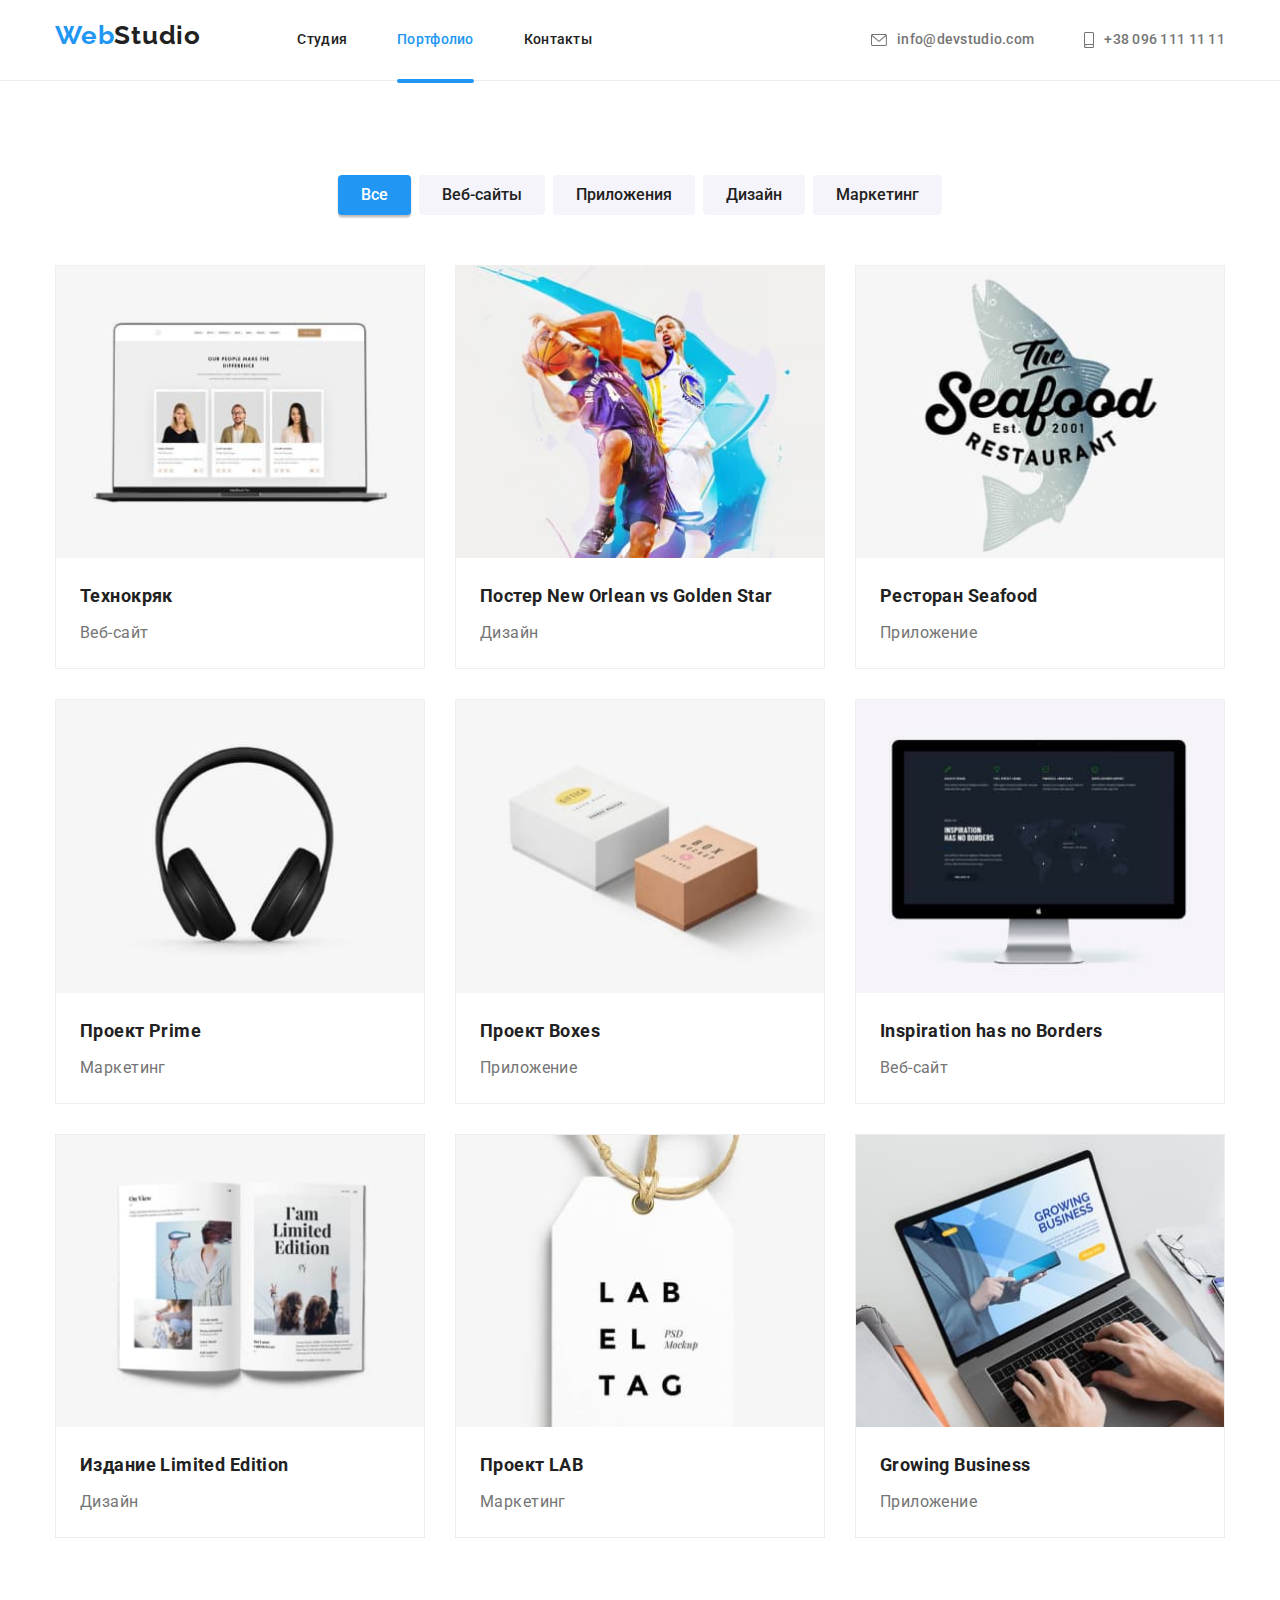
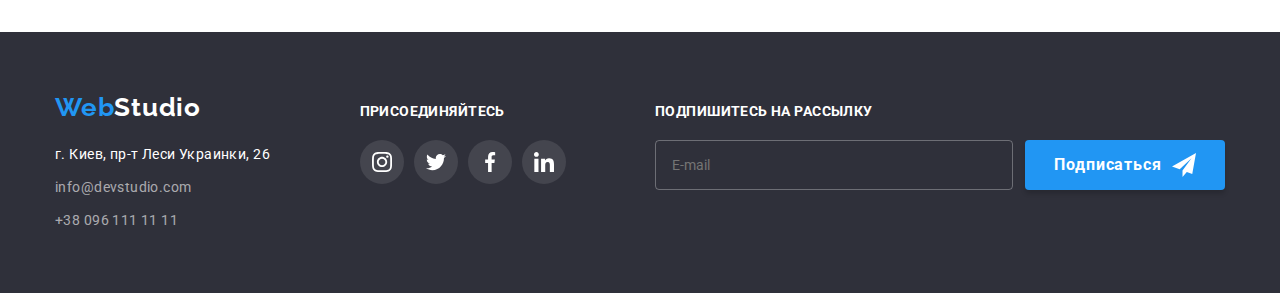
==== portfolio.html @ 09f88d35 "Commit-1" ====
<!DOCTYPE html>
<html lang="ru">

<head>
    <meta charset="UTF-8">
    <meta http-equiv="X-UA-Compatible" content="IE=edge">
    <meta name="viewport" content="width=device-width, initial-scale=1.0">
    <title>Portfolio</title>
    <style> a {text-decoration: none;}
    </style>
    <link rel="preconnect" href="https://fonts.gstatic.com">
    <link href="https://fonts.googleapis.com/css2?family=Roboto:wght@400;500;700;900&display=swap" rel="stylesheet">
    <link rel="preconnect" href="https://fonts.gstatic.com">
    <link href="https://fonts.googleapis.com/css2?family=Raleway:wght@700&display=swap" rel="stylesheet">
    <link rel="stylesheet" href="https://cdnjs.cloudflare.com/ajax/libs/modern-normalize/0.2.0/modern-normalize.min.css">
    <link rel="stylesheet" href="./css/main.min.css" />
</head>

<body>
    

        <header class="header">
            <div class="header__section container">
                <nav class="nav">
                    <a href="" class="nav__logo"> <span class="nav__logo-title">Web</span>Studio</a>
                    <ul class="nav__set">
                        <li class="nav__item"> <a href="index.html" >Студия</a></li>
                        <li class="nav__item"> <a href="portfolio.html" class=" current">Портфолио</a></li>
                        <li class="nav__item"> <a href="">Контакты</a></li>
                    </ul>
                </nav>
            <ul class="auth">
                <li class="auth__item">
                    <a class="auth__link" href="mailto:info@devstudio.com">
                        <div class="auth__nav-icon">
                            <svg class="auth__icon" width="16px" height="12px">
                                <use href="./image/sprite.svg#icon-envelope"></use>
                            </svg>
                            info@devstudio.com
                        </div>
                    </a>
            
                </li>
                <li class="auth__item">
                    <a class="auth__link" href="tel:+380961111111">
                        <div class="auth__nav-icon">
                            <svg class="auth__icon" width="10px" height="16px">
                                <use href="./image/sprite.svg#icon-smartphone"></use>
                            </svg>
                            +38 096 111 11 11
                        </div>
                    </a>
                </li>
            </ul>
            </div>
        </header>
        <main>
            <section class="portfolio-section ">
                <div class="container" >
                    <ul class="filters-list">
                        <li class="filters-list__item"> 
                            <button type="button" class="filters-list__button current">Все</button></li>
                        <li class="filters-list__item"> 
                            <button type="button" class="filters-list__button">Веб-сайты</button></li>
                        <li class="filters-list__item"> 
                            <button type="button" class="filters-list__button">Приложения</button></li>
                        <li class="filters-list__item"> 
                            <button type="button" class="filters-list__button">Дизайн</button></li>
                        <li class="filters-list__item">
                            <button type="button" class="filters-list__button">Маркетинг</button></li>
                    
                    
                    </ul>
                    <h1 class="visually-hidden">Работы</h1>
                    
                    <ul class="menu">
                        <li class="menu__item">
                            <a class="menu__img" href="">
                                <div class="thumb" >
                                    <div class="thumb__overlay">
                                        <p class="thumb__text">
                                            Технокряк это современная площадка распространения коронавируса. Компании используют эту платформу для цифрового
                                            шпионажа и атак на защищённые сервера конкурентов.
                                        </p>
                                    </div>
                                    <img src="./image/portfolio/img-1.jpg" alt="Робочий стол" width="370px">
                                </div>
                                <div class="note">
                                    <h2>Технокряк</h2>
                                    <p class="note__item">Веб-сайт</p>
                                </div>
                            </a>
                        </li>
                        
                    
                        <li class="menu__item">
                            <a class="menu__img" href=""> 
                                <div class="thumb">
                                    <div class="thumb__overlay">
                                        <p class="thumb__text">
                                            Технокряк это современная площадка распространения коронавируса. Компании используют эту платформу для цифрового
                                            шпионажа и атак на защищённые сервера конкурентов.
                                        </p>
                                    </div>
                                    <img src="./image/portfolio/img-2.jpg" alt="2 человек играют баскетбол" width="370px"> 
                                </div>
                                <div class="note">
                                    <h2>Постер New Orlean vs Golden Star</h2>
                                    <p class="note__item">Дизайн</p>
                                </div>
                            </a>
                        </li>
                    
                        <li class="menu__item">
                            <a class="menu__img" href=""> 
                                <div class="thumb">
                                    <div class="thumb__overlay">
                                        <p class="thumb__text">
                                            Технокряк это современная площадка распространения коронавируса. Компании используют эту платформу для цифрового
                                            шпионажа и атак на защищённые сервера конкурентов.
                                        </p>
                                    </div>
                                    <img src="./image/portfolio/img-3.jpg" alt="2 человек играют баскетбол" width="370px"> 
                                </div>
                                 <div class="note">
                                    <h2>Ресторан Seafood</h2>
                                    <p class="note__item">Приложение</p>
                                </div>
                            </a>
                        </li>
                    
                        <li class="menu__item">
                            <a class="menu__img" href=""> 
                                <div class="thumb">
                                    <div class="thumb__overlay">
                                        <p class="thumb__text">
                                            Технокряк это современная площадка распространения коронавируса. Компании используют эту платформу для цифрового
                                            шпионажа и атак на защищённые сервера конкурентов.
                                        </p>
                                    </div>
                                    <img src="./image/portfolio/img-4.jpg" alt="2 человек играют баскетбол" width="370px">
                                </div>
                                <div class="note">
                                    <h2>Проект Prime</h2>
                                    <p class="note__item">Маркетинг</p>
                                </div>
                            </a>
                        </li>
                    
                        <li class="menu__item">
                            <a class="menu__img" href=""> 
                                <div class="thumb">
                                    <div class="thumb__overlay">
                                        <p class="thumb__text">
                                            Технокряк это современная площадка распространения коронавируса. Компании используют эту платформу для цифрового
                                            шпионажа и атак на защищённые сервера конкурентов.
                                        </p>
                                    </div>
                                    <img src="./image/portfolio/img-5.jpg" alt="2 человек играют баскетбол" width="370px"> 
                                </div>
                                <div class="note">
                                    <h2>Проект Boxes</h2>
                                    <p class="note__item">Приложение</p>
                                </div>
                            </a>
                        </li>
                    
                        <li class="menu__item">
                            <a class="menu__img" href=""> 
                                <div class="thumb">
                                    <div class="thumb__overlay">
                                        <p class="thumb__text">
                                            Технокряк это современная площадка распространения коронавируса. Компании используют эту платформу для цифрового
                                            шпионажа и атак на защищённые сервера конкурентов.
                                        </p>
                                    </div>
                                    <img src="./image/portfolio/img-6.jpg" alt="2 человек играют баскетбол" width="370px">
                                </div>
                                <div class="note">
                                    <h2>Inspiration has no Borders</h2>
                                    <p class="note__item">Веб-сайт</p>
                                </div>
                            </a>
                        </li>
                    
                        <li class="menu__item">
                            <a class="menu__img" href=""> 
                                <div class="thumb">
                                    <div class="thumb__overlay">
                                        <p class="thumb__text">
                                            Технокряк это современная площадка распространения коронавируса. Компании используют эту платформу для цифрового
                                            шпионажа и атак на защищённые сервера конкурентов.
                                        </p>
                                    </div>
                                    <img src="./image/portfolio/img-7.jpg" alt="2 человек играют баскетбол" width="370px">
                                </div>
                                <div class="note">
                                    <h2>Издание Limited Edition</h2>
                                    <p class="note__item">Дизайн</p>
                                </div>
                            </a>
                        </li>
                    
                        <li class="menu__item">
                            <a class="menu__img" href=""> 
                                <div class="thumb">
                                    <div class="thumb__overlay">
                                        <p class="thumb__text">
                                            Технокряк это современная площадка распространения коронавируса. Компании используют эту платформу для цифрового
                                            шпионажа и атак на защищённые сервера конкурентов.
                                        </p>
                                    </div>
                                    <img src="./image/portfolio/img-8.jpg" alt="2 человек играют баскетбол" width="370px">
                                </div>
                                <div class="note">
                                    <h2>Проект LAB</h2>
                                    <p class="note__item">Маркетинг</p>
                                </div>
                            </a>
                        </li>
                    
                        <li class="menu__item">
                            <a class="menu__img" href=""> 
                                <div class="thumb">
                                    <div class="thumb__overlay">
                                        <p class="thumb__text">
                                             Технокряк это современная площадка распространения коронавируса. Компании используют эту платформу для цифрового
                                             шпионажа и атак на защищённые сервера конкурентов.
                                        </p>
                                    </div>
                                    <img src="./image/portfolio/img-9.jpg" alt="2 человек играют баскетбол" width="370px">
                                </div>
                                <div class="note">
                                    <h2>Growing Business</h2>
                                    <p class="note__item">Приложение</p>
                                </div>
                            </a>
                        </li>
                    </ul>
                </div>
            </section>
        </main>
        <footer class="footer">
        
            <div class="footer__container container">
        
                <div class="footer-nav footer__widget">
                    <a href="" class="nav__logo"> <span class="nav__logo-title">Web</span><span
                            class="footer-nav__item">Studio</span></a>
                    <address class="footer-nav__address-text">
                        <a class="footer-nav__link" href="https://goo.gl/maps/hkrQfzcAVthY6jmx7" target="_blank">г. Киев, пр-т
                            Леси Украинки, 26</a>
                        <ul class="footer-nav__list">
                            <li class="mail "> <a class="mail__item" href="mailto:info@devstudio.com">info@devstudio.com</a>
                            </li>
                            <li class="tel "> <a class="tel__item" href="tel:+380961111111">+38 096 111 11 11</a></li>
                        </ul>
                    </address>
                </div>
        
        
                <div class="social footer__widget">
                    <h3 class="title-icons">присоединяйтесь</h3>
                    <ul class="social-icons ">
                        <li class="social-icons__item">
                            <a href="https://www.instagram.com/?hl=ru" class="social-icons__link" target="_blank"
                                rel="noopener noreferrer">
                                <svg class="social-icons__svg social-icons__svg--footer">
                                    <use href="./image/sprite.svg#icon-instagram"></use>
                                </svg>
                            </a>
                        </li>
                        <li class="social-icons__item">
                            <a href="https://twitter.com/login?lang=ru" class="social-icons__link" target="_blank"
                                rel="noopener noreferrer">
                                <svg class="social-icons__svg social-icons__svg--footer">
                                    <use href="./image/sprite.svg#icon-twitter"></use>
                                </svg>
                            </a>
                        </li>
                        <li class="social-icons__item">
                            <a href="https://uk-ua.facebook.com" class="social-icons__link" target="_blank"
                                rel="noopener noreferrer">
                                <svg class="social-icons__svg social-icons__svg--footer">
                                    <use href="./image/sprite.svg#icon-facebook"></use>
                                </svg>
                            </a>
                        </li>
                        <li class="social-icons__item">
                            <a href="https://www.linkedin.com" class="social-icons__link" target="_blank"
                                rel="noopener noreferrer">
                                <svg class="social-icons__svg social-icons__svg--footer">
                                    <use href="./image/sprite.svg#icon-linkedin"></use>
                                </svg>
                            </a>
                        </li>
                    </ul>
                </div>
        
                <div class=" footer-form footer__widget">
                    <h3 class="title-form">Подпишитесь на рассылку</h3>
                    <form>
                        <div class="footer-form__field">
                            <input class="footer-form__mail" type="email" name="mail" placeholder="E-mail">
                            <button type="submit" class=" button-active--footer">Подписаться
                                <svg class="footer-form__svg" width="24px" height="24px">
                                    <use href="./image/sprite.svg#icon-send"></use>
                                </svg>
        
                            </button>
                        </div>
        
                    </form>
        
                </div>
        
        
            </div>
        
        
        
        </footer>
        
    
</body>

</html>
---- css/main.min.css ----
/*! modern-normalize v1.0.0 | MIT License | https://github.com/sindresorhus/modern-normalize */*,*::before,*::after{box-sizing:border-box}:root{-moz-tab-size:4;tab-size:4}html{line-height:1.15;-webkit-text-size-adjust:100%}body{margin:0}body{font-family:system-ui,-apple-system,"Segoe UI",Roboto,Helvetica,Arial,sans-serif,"Apple Color Emoji","Segoe UI Emoji"}hr{height:0;color:inherit}abbr[title]{text-decoration:underline dotted}b,strong{font-weight:bolder}code,kbd,samp,pre{font-family:ui-monospace, SFMono-Regular, Consolas, "Liberation Mono", Menlo, monospace;font-size:1em}small{font-size:80%}sub,sup{font-size:75%;line-height:0;position:relative;vertical-align:baseline}sub{bottom:-0.25em}sup{top:-0.5em}table{text-indent:0;border-color:inherit}button,input,optgroup,select,textarea{font-family:inherit;font-size:100%;line-height:1.15;margin:0}button,select{text-transform:none}button,[type="button"],[type="reset"],[type="submit"]{-webkit-appearance:button}::-moz-focus-inner{border-style:none;padding:0}:-moz-focusring{outline:1px dotted ButtonText}:-moz-ui-invalid{box-shadow:none}legend{padding:0}progress{vertical-align:baseline}::-webkit-inner-spin-button,::-webkit-outer-spin-button{height:auto}[type="search"]{-webkit-appearance:textfield;outline-offset:-2px}::-webkit-search-decoration{-webkit-appearance:none}::-webkit-file-upload-button{-webkit-appearance:button;font:inherit}summary{display:list-item}html{box-sizing:border-box}*,*::after,*::before{box-sizing:inherit}h1,h2,h3,h4,h5,h6,p{margin:0;padding:0}ul{padding:0;margin:0;list-style:none}a{text-decoration:none;color:inherit}img{display:block;max-width:100%;height:auto}h2{font-weight:700;font-size:36px;line-height:1.16;text-align:center;color:#212121;padding:0;margin-bottom:50px}h3{margin-top:30px;margin-bottom:10px;font-family:"Roboto",sans-serif;font-weight:700;font-size:14px;line-height:1.14;letter-spacing:0.03em;text-transform:uppercase;color:#212121}body{margin:0;font-family:"Roboto",sans-serif;background-color:#fff;color:#757575;font-size:14px;line-height:1.71;letter-spacing:0.03em}.container{width:1200px;padding-left:15px;padding-right:15px;margin-left:auto;margin-right:auto}.button-active--hero,.button-active--footer,.button-active--modal{font-weight:700;font-size:16px;line-height:1.87;letter-spacing:0.06em;border:1px solid transparent;border-radius:4px;background-color:#2196f3;color:#fff;box-shadow:0px 4px 4px rgba(0,0,0,0.15);cursor:pointer;transition-property:background-color;transition-duration:250ms;transition-timing-function:cubic-bezier(0.4, 0, 0.2, 1)}.title,.title-icons,.title-form{font-family:var(--main-font-family);font-weight:700;font-size:14px;line-height:1.14;text-transform:uppercase;margin-top:0;margin-bottom:20px;color:#ffffff}.visually-hidden{position:absolute !important;clip:rect(1px 1px 1px 1px);clip:rect(1px, 1px, 1px, 1px);padding:0 !important;border:0 !important;height:1px !important;width:1px !important;overflow:hidden}.header{background-color:#fff;border-bottom:1px solid #ececec}.header__section{display:flex;align-items:center;margin-bottom:0}.nav__logo{display:inline-flex;font-family:"Raleway", sans-serif;font-weight:700;font-size:26px;line-height:1.19;letter-spacing:0.03em;color:#212121}.nav__logo-title{color:#2196f3}.nav__set{display:inline-flex;margin-left:93px}.nav__item+.nav__item{margin-left:50px}.nav__set a{transition-property:color;transition-duration:250ms;transition-timing-function:cubic-bezier(0.4, 0, 0.2, 1);display:flex;font-weight:500;font-size:14px;line-height:1.14;letter-spacing:0.02em;color:#212121;padding-top:32px;padding-bottom:32px}.nav__set a:hover,.nav__set a:focus{color:#2196f3}.nav__set .current{color:#2196f3}.nav__set .current{position:relative}.nav .current::after{content:"";display:block;position:absolute;left:0;bottom:-3px;width:100%;height:4px;background-color:#2196f3;border-radius:2px}.auth{display:flex;margin-left:auto;font-family:var(--main-font-family);font-weight:500;font-size:14px;line-height:1.14;letter-spacing:0.02em;color:#757575}.auth__link{transition-property:color;transition-duration:250ms;transition-timing-function:cubic-bezier(0.4, 0, 0.2, 1);display:flex;align-items:center;padding-top:32px;padding-bottom:32px;fill:#757575}.auth__link:hover .auth__icon,.auth__link:focus .auth__icon{fill:#2196f3}.auth__icon{transition-property:color;transition-duration:250ms;transition-timing-function:cubic-bezier(0.4, 0, 0.2, 1);margin-right:10px}.auth__nav-icon{display:inline-flex;align-items:center}.auth__item+.auth__item{margin-left:50px}.auth__link:hover,.auth__link:focus{color:#2196f3}.overlay{max-width:1600px;height:600px;margin-left:auto;margin-right:auto;background-image:linear-gradient(to right, rgba(47,48,58,0.4), rgba(47,48,58,0.4)),url("../image/main/hero/123-1.jpg");background-repeat:no-repeat;background-position:center;background-color:#c4c4c4}.hero{text-align:center;padding-top:200px;padding-bottom:200px;background-color:#2f303a}.hero__title{color:#fff;font-family:"Roboto",sans-serif;text-align:center;font-weight:900;font-size:44px;line-height:1.36;letter-spacing:0.06em;text-transform:uppercase;margin-bottom:30px;max-width:696px;margin:0 auto;margin-bottom:30px}.button-active--hero{width:200px;height:50px}.button-active--hero:hover{background-color:#188ce8}.benefits{padding-top:94px;padding-bottom:94px}.benefits__icon{display:flex;align-items:center;justify-content:center;width:270px;height:120px;background-color:#f5f4fa;border-radius:4px}.benefits__list{display:flex;justify-content:space-between;min-width:270px;margin-bottom:94px;margin:0;padding:0;font-family:"Roboto",sans-serif;font-size:14px;line-height:1.71;letter-spacing:0.03em;color:#757575}.benefits__item:not(:last-child){margin-right:30px}.work{padding-top:0;padding-bottom:94px}.work__item{display:flex;justify-content:space-between;margin:0;padding:0}.work__list:not(:last-child){margin-right:30px}.work__thumb{position:relative}.work__description{display:flex;align-items:center;justify-content:center;position:absolute;bottom:0;left:0;width:370px;height:70px;background-color:rgba(47,48,58,0.8);font-weight:700;font-size:14px;line-height:1.14;text-align:center;text-transform:uppercase;color:#fff;margin:0}.description h3{font-weight:500;font-size:16px;line-height:1.18;text-align:center;color:#212121}.teammembers{background-color:#f5f4fa;text-align:center;padding:94px 0;margin-bottom:0}.teammembers__list{display:flex;justify-content:space-between}.teammembers__item{background-color:#fff;border-radius:0px 0px 4px 4px;box-shadow:0px 1px 3px rgba(0,0,0,0.12),0px 1px 1px rgba(0,0,0,0.14),0px 2px 1px rgba(0,0,0,0.2)}.teammembers__item:not(:last-child){margin-right:30px}.teammembers__item p{max-width:270px;font-size:16px;line-height:1.18;text-align:center;margin-bottom:16px}.teammembers__description{display:block;padding:30px 0}.teammembers__description h3{margin-bottom:10px}.social-icons{display:inline-flex}.social-icons__svg{transition-property:color;transition-duration:250ms;transition-timing-function:cubic-bezier(0.4, 0, 0.2, 1);width:20px;height:20px;fill:#afb1b8}.social-icons__link:hover .social-icons__svg,.social-icons__link:focus .social-icons__svg{fill:#ffffff}.social-icons__link:hover,.social-icons__link:focus{background-color:#2196f3}.social-icons__link{transition-property:background-color;transition-duration:250ms;transition-timing-function:cubic-bezier(0.4, 0, 0.2, 1);display:flex;align-items:center;justify-content:center;background-color:#ffffff;width:44px;height:44px;border-radius:50%}.social-icons__item+.social-icons__item{margin-left:10px}.clients{padding:94px 0}.clients__list{display:inline-flex;flex-wrap:wrap;margin-left:-30px;margin-top:-30px;padding:0}.clients__item{display:flex;align-items:center;justify-content:center;flex-basis:calc((100% - 30px * 6) / 6);margin-left:30px;margin-top:30px;padding:auto}.clients__svg{transition-property:color;transition-duration:250ms;transition-timing-function:cubic-bezier(0.4, 0, 0.2, 1);fill:#afb1b8}.clients__link{display:flex;align-items:center;justify-content:center;transition-property:color;transition-duration:250ms;transition-timing-function:cubic-bezier(0.4, 0, 0.2, 1);border:1px solid #afb1b8;border-radius:4px;width:170px;height:90px}.clients__link:hover .clients__svg,.clients__link:focus .clients__svg{fill:#2196f3}.clients__link:hover,.clients__link:focus{border:1px solid #2196f3}.footer{padding:60px 0;background-color:#2f303a;margin:0}.footer__container{display:flex;justify-content:space-between}.footer__widget{flex-basis:calc((50%-45px) / 2)}.footer__widget:last-child{flex-basis:calc(50%-15px)}.footer__widget .nav__logo{margin-bottom:20px}.footer-nav__item{color:#fff}.footer-nav__address-text{font-family:"Roboto",sans-serif;font-weight:400;font-style:normal;font-size:14px;line-height:1.71;letter-spacing:0.03em;color:#fff}.footer-nav__link{font-family:"Roboto",sans-serif;font-size:14px;line-height:1.71;color:#fff}.footer-nav__list .mail__item{margin-bottom:9px}.footer-nav__list{display:block;text-align:left;margin:9px 0 0 0;padding:0}.footer-nav__list a{color:rgba(255,255,255,0.6)}.footer-nav .mail{margin-bottom:9px}.social,.footer-form{padding-top:12px}.social-icons__link{transition-property:background-color;transition-duration:250ms;transition-timing-function:cubic-bezier(0.4, 0, 0.2, 1);background-color:rgba(255,255,255,0.1)}.social-icons__link:hover,.social-icons:focus{background-color:#2196f3}.social-icons__svg--footer{fill:#fff}.footer-form__field{display:flex}.footer-form__mail{border:1px solid rgba(255,255,255,0.3);max-width:358px;padding:15px 295px 15px 16px;border-radius:4px;background-color:transparent;margin-right:12px;color:rgba(255,255,255,0.6)}.footer-form__svg{margin-left:10px}.button-active--footer{display:inline-flex;align-items:center;justify-content:center;min-width:200px;min-height:50px}.button-active--footer:hover{background-color:#188ce8}.backdrop{transition-property:opacity;transition-duration:250ms;transition-timing-function:cubic-bezier(0.4, 0, 0.2, 1);position:fixed;top:0;left:0;width:100%;height:100%;background-color:rgba(0,0,0,0.2);opacity:1}.backdrop.is-hidden{opacity:0;visibility:hidden;pointer-events:none}.modal{position:absolute;max-width:528px;top:50%;left:50%;transform:translate(-50%, -50%);background-color:#fff;box-shadow:0px 1px 3px rgba(0,0,0,0.12),0px 1px 1px rgba(0,0,0,0.14),0px 2px 1px rgba(0,0,0,0.2);border-radius:4px}.modal__icon{display:block;text-align:center}.modal__button{display:flex;align-items:center;justify-content:center;position:absolute;top:8px;right:8px;width:30px;height:30px;background:transparent;border:1px solid rgba(0,0,0,0.1);border-radius:50%;padding:0;cursor:pointer}.modal__button:hover{fill:#2196f3}.modal__form{display:flex;flex-direction:column;justify-content:center;padding:40px}.modal__form h2{font-weight:700;font-size:20px;line-height:1.15;text-align:center;color:#212121;margin-bottom:12px}.form{transition-property:fill;transition-duration:250ms;transition-timing-function:cubic-bezier(0.4, 0, 0.2, 1);display:flex;flex-direction:column}.form:not(:last-child){margin-bottom:10px}.form__item{position:relative}.form:focus-within{fill:#2196f3}.form__input:focus-within{outline:none;border-color:#2196f3;cursor:pointer}.form__icon{position:absolute;top:50%;left:12px;transform:translateY(-50%)}.form__input{border:1px solid border;border:1px solid rgba(33,33,33,0.2);width:448px;height:40px;padding-left:42px;border-radius:4px}.form__label{display:flex;align-items:center;font-size:12px;line-height:1.16;margin-bottom:4px}.text-input:focus-within{outline:none;border-color:#2196f3}.text-input::placeholder{font-size:12px;line-height:1.16;letter-spacing:0.01em;color:rgba(117,117,117,0.5)}.text-input{width:448px;height:120px;padding:12px 16px;border:1px solid rgba(33,33,33,0.2);resize:none;border-radius:4px}.agreement{display:flex;justify-content:center;margin-bottom:30px;margin-top:20px;margin-left:8px}.agreement__checkbox{background-color:#7e61e7;width:16px;height:15px}.agreement__contract{color:#2196f3;text-decoration:underline}.agreement__icon{display:inline-block;width:16px;height:15px;border:2px solid #212121;border-radius:4px;margin-right:7px}.agreement__checkbox:checked+.agreement__icon{border-color:#2196f3;background-color:#2196f3;background-image:url("../image/icon/check.svg");background-size:contain;background-origin:border-box}.button-active--modal{padding:10px 56px;margin-right:auto;margin-left:auto;min-width:200px;min-height:50px}.button-active--modal:hover{background-color:#188ce8}.portfolio-section{background-color:#fff;padding:94px 0}.filters-list{display:flex;justify-content:center;margin:0 0 50px 0;padding:0}.filters-list__button{border:1px solid rgba(0,0,0,0);border-radius:4px;padding:6px 22px;background-color:#f5f4fa;font-family:"Roboto",sans-serif;font-weight:500;font-size:16px;line-height:1.62;color:#212121;cursor:pointer}.filters-list__item{padding:0}.filters-list__item:not(:last-child){padding-right:8px}.filters-list__button{transition-property:background-color;transition-duration:250ms;transition-timing-function:cubic-bezier(0.4, 0, 0.2, 1)}.filters-list__button.current,.filters-list__button.active,.filters-list__button:hover,.filters-list__button:focus{color:#fff;background-color:#2196f3;box-shadow:0px 3px 1px rgba(0,0,0,0.1),0px 1px 2px rgba(0,0,0,0.08),0px 2px 2px rgba(0,0,0,0.12)}h1{font-weight:700;font-size:36px;line-height:1.16;text-align:center;color:#212121}.menu{display:flex;flex-wrap:wrap;margin-left:-30px;margin-top:-30px;padding:0}.menu__item{flex-basis:calc((100% - 90px) / 3);margin-left:30px;margin-top:30px;border:1px solid #eeeeee}.menu__item .menu__img{display:block;margin:0}.menu__img:hover .thumb__overlay,.menu__img:focus .thumb__overlay{background-color:#2196f3;transform:translateY(0)}.menu__item:hover,.menu__item:focus{box-shadow:0px 1px 1px rgba(0,0,0,0.12),0px 4px 4px rgba(0,0,0,0.06),1px 4px 6px rgba(0,0,0,0.16)}.note{border-bottom:none;padding:20px 24px}.note h2{text-align:left;font-weight:700;font-size:18px;line-height:2;color:#212121;padding-bottom:0;margin-bottom:4px}.note__item{font-family:"Roboto",sans-serif;font-size:16px;line-height:1.87;color:#757575}.thumb{position:relative;overflow:hidden}.thumb__overlay{display:flex;align-items:center;justify-content:center;transition-property:transform;transition-duration:250ms;transition-timing-function:cubic-bezier(0.4, 0, 0.2, 1);transition-property:background-color;transition-duration:250ms;transition-timing-function:cubic-bezier(0.4, 0, 0.2, 1);position:absolute;top:0;left:0;width:100%;height:100%;transform:translateY(100%)}.thumb__text{width:322px;font-size:18px;line-height:1.56;color:#fff}
/*# sourceMappingURL=main.min.css.map */
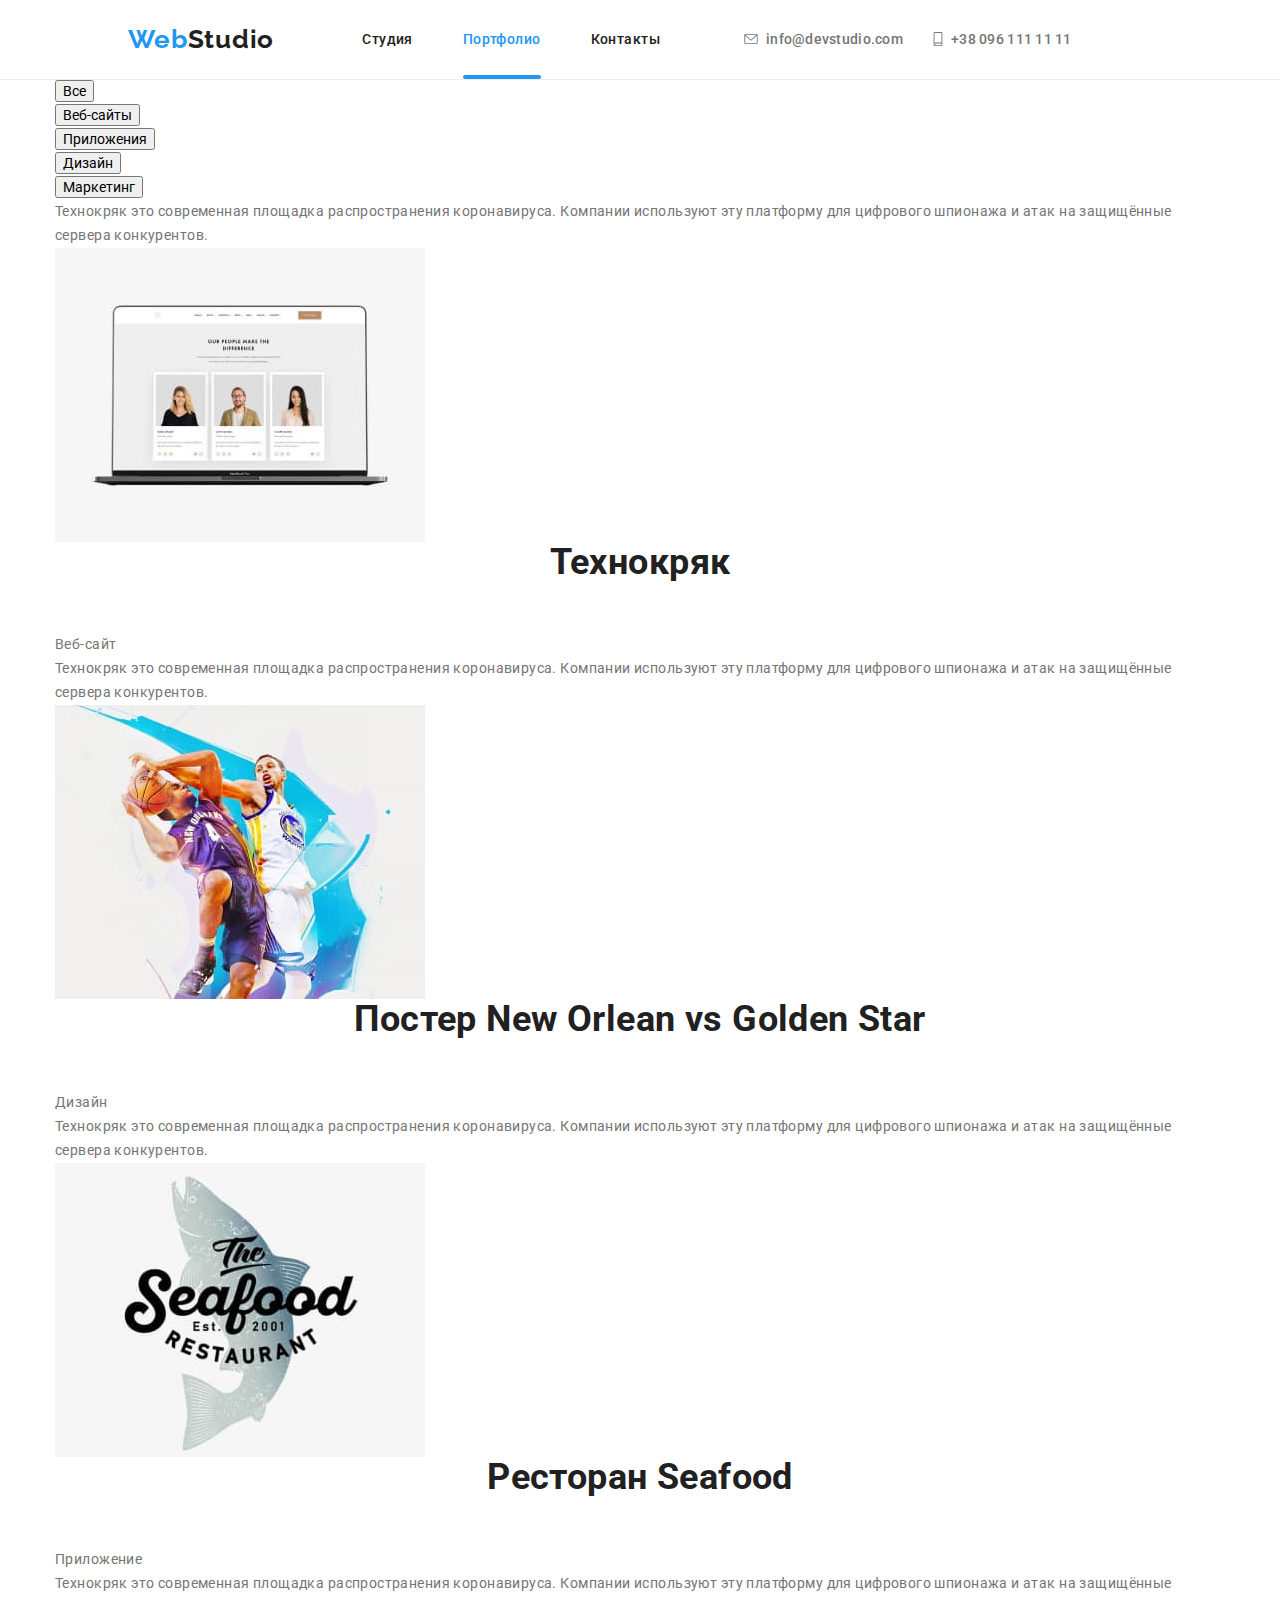
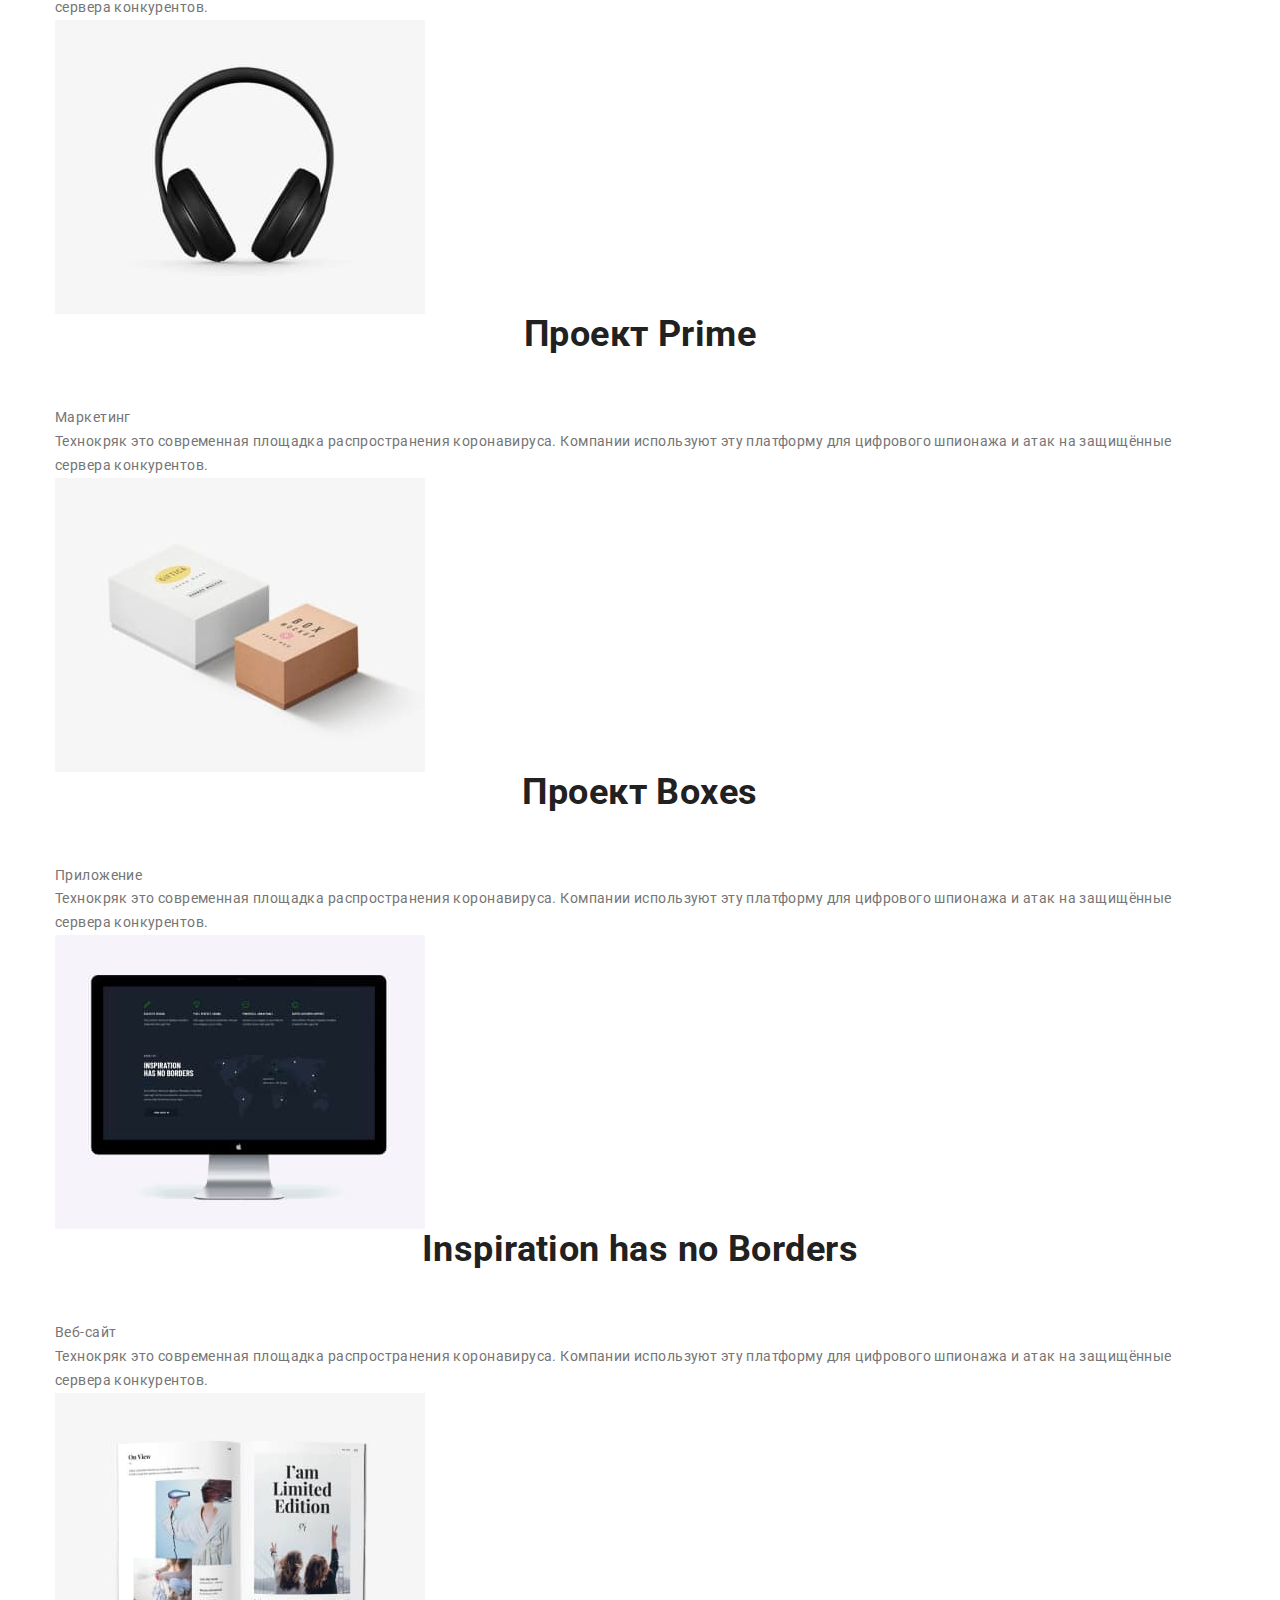
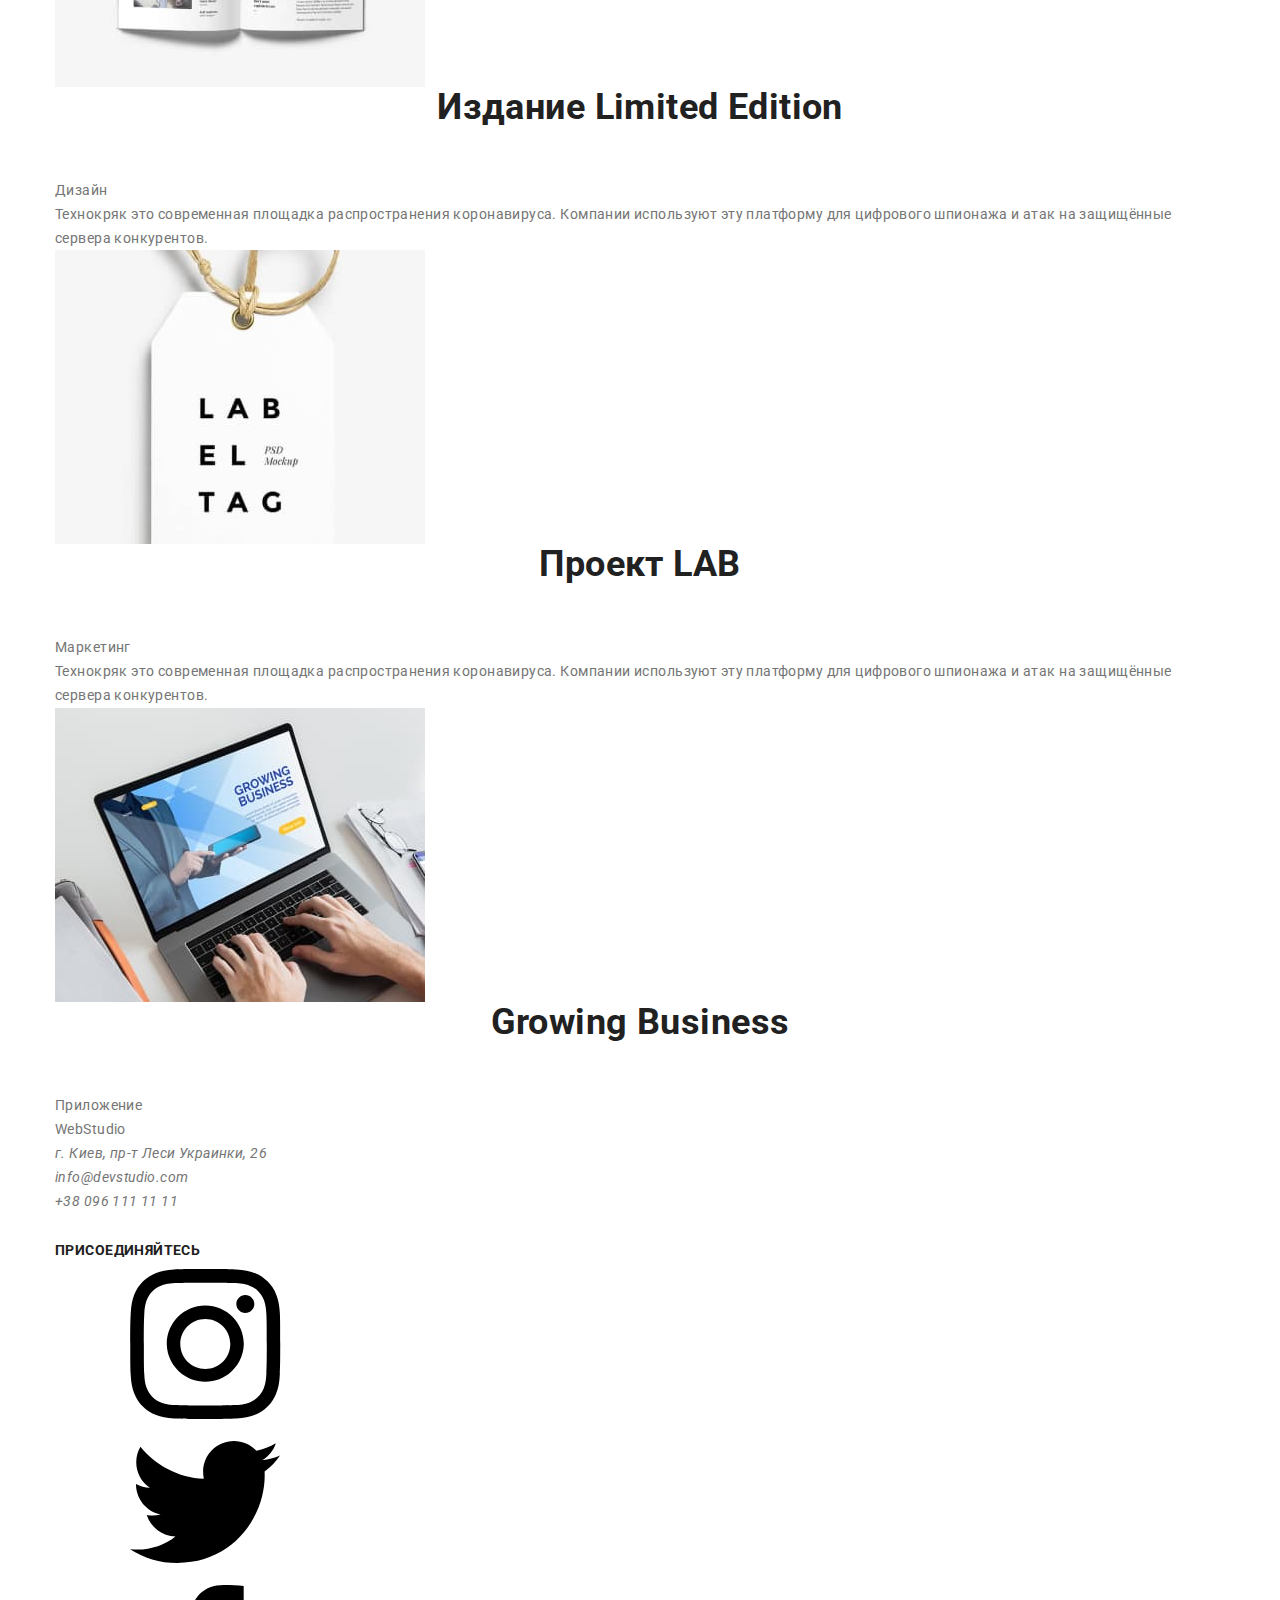
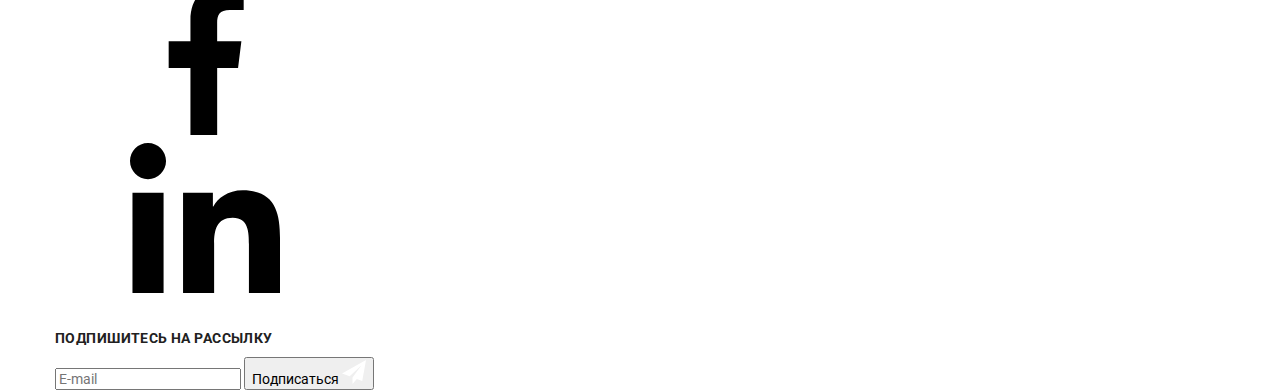
==== commit 4dc17b0f: "commit-5" ====
--- a/portfolio.html
+++ b/portfolio.html
@@ -21,37 +21,53 @@
 
         <header class="header">
             <div class="header__section container">
-                <nav class="nav">
-                    <a href="" class="nav__logo"> <span class="nav__logo-title">Web</span>Studio</a>
-                    <ul class="nav__set">
-                        <li class="nav__item"> <a href="index.html" >Студия</a></li>
-                        <li class="nav__item"> <a href="portfolio.html" class=" current">Портфолио</a></li>
-                        <li class="nav__item"> <a href="">Контакты</a></li>
-                    </ul>
-                </nav>
-            <ul class="auth">
-                <li class="auth__item">
-                    <a class="auth__link" href="mailto:info@devstudio.com">
-                        <div class="auth__nav-icon">
-                            <svg class="auth__icon" width="16px" height="12px">
-                                <use href="./image/sprite.svg#icon-envelope"></use>
-                            </svg>
-                            info@devstudio.com
-                        </div>
-                    </a>
+                <a href="" class="header__logo"> <span class="header__logo-title">Web</span>Studio</a>
+                <div class="header__box" data-menu>
+                    <nav class="nav">
+                        <ul class="nav__set">
+                            <li class="nav__item"> <a href="index.html" >Студия</a></li>
+                            <li class="nav__item"> <a href="portfolio.html" class=" current">Портфолио</a></li>
+                            <li class="nav__item"> <a href="">Контакты</a></li>
+                        </ul>
+                    </nav>
+                    <ul class="auth">
+                        <li class="auth__item">
+                            <a class="auth__link" href="mailto:info@devstudio.com">
+                                <div class="auth__nav-icon">
+                                    <svg class="auth__icon--envelope">
+                                        <use href="./image/sprite.svg#icon-envelope"></use>
+                                    </svg>
+                                    info@devstudio.com
+                                </div>
+                            </a>
             
-                </li>
-                <li class="auth__item">
-                    <a class="auth__link" href="tel:+380961111111">
-                        <div class="auth__nav-icon">
-                            <svg class="auth__icon" width="10px" height="16px">
-                                <use href="./image/sprite.svg#icon-smartphone"></use>
-                            </svg>
-                            +38 096 111 11 11
-                        </div>
-                    </a>
-                </li>
-            </ul>
+                        </li>
+                        <li class="auth__item">
+                            <a class="auth__link" href="tel:+380961111111">
+                                <div class="auth__nav-icon">
+                                    <svg class="auth__icon--smartphone">
+                                        <use href="./image/sprite.svg#icon-smartphone"></use>
+                                    </svg>
+                                    +38 096 111 11 11
+                                </div>
+                            </a>
+                        </li>
+                    </ul>
+                    <ul class="social-list">
+                        <li class="social-list__item"><a href="https://www.instagram.com/?hl=ru">Instagram</a></li>
+                        <li class="social-list__item"><a href="https://twitter.com/login?lang=ru"></a>Twitter</li>
+                        <li class="social-list__item"><a href="https://uk-ua.facebook.com"></a>Facebook</li>
+                        <li class="social-list__item"><a href="https://www.linkedin.com"></a>LinkedIn</li>
+                    </ul>
+                </div>
+                <button class="menu-button " type="button" aria-expanded="false" data-menu-button>
+                    <svg width="19px" height="19px" aria-label="переключатель мобильного меню">
+                        <use class="menu-button__close" href="./image/sprite.svg#icon-close"></use>
+                        <use class="menu-button__menu" href="./image/sprite.svg#icon-menu"></use>
+            
+                    </svg>
+            
+                </button>
             </div>
         </header>
         <main>
--- a/css/main.min.css
+++ b/css/main.min.css
@@ -1,3 +1,3 @@
 /*! modern-normalize v1.0.0 | MIT License | https://github.com/sindresorhus/modern-normalize */*,*::before,*::after{box-sizing:border-box}:root{-moz-tab-size:4;tab-size:4}html{line-height:1.15;-webkit-text-size-adjust:100%}body{margin:0}body{font-family:system-ui,-apple-system,"Segoe UI",Roboto,Helvetica,Arial,sans-serif,"Apple Color Emoji","Segoe UI Emoji"}hr{height:0;color:inherit}abbr[title]{text-decoration:underline dotted}b,strong{font-weight:bolder}code,kbd,samp,pre{font-family:ui-monospace, SFMono-Regular, Consolas, "Liberation Mono", Menlo,- monospace;font-size:1em}small{font-size:80%}sub,sup{font-size:75%;line-height:0;position:relative;vertical-align:baseline}sub{bottom:-0.25em}sup{top:-0.5em}table{text-indent:0;border-color:inherit}button,input,optgroup,select,textarea{font-family:inherit;font-size:100%;line-height:1.15;margin:0}button,select{text-transform:none}button,[type="button"],[type="reset"],[type="submit"]{-webkit-appearance:button}::-moz-focus-inner{border-style:none;padding:0}:-moz-focusring{outline:1px dotted ButtonText}:-moz-ui-invalid{box-shadow:none}legend{padding:0}progress{vertical-align:baseline}::-webkit-inner-spin-button,::-webkit-outer-spin-button{height:auto}[type="search"]{-webkit-appearance:textfield;outline-offset:-2px}::-webkit-search-decoration{-webkit-appearance:none}::-webkit-file-upload-button{-webkit-appearance:button;font:inherit}summary{display:list-item}html{box-sizing:border-box}*,*::after,*::before{box-sizing:inherit}h1,h2,h3,h4,h5,h6,p{margin:0;padding:0}ul{padding:0;margin:0;list-style:none}a{text-decoration:none;color:inherit}img{display:block;max-width:100%;height:auto}h2{font-weight:700;font-size:36px;line-height:1.16;text-align:center;color:#212121;padding:0;margin-bottom:50px}h3{margin-top:30px;margin-bottom:10px;font-family:"Roboto",sans-serif;font-weight:700;font-size:14px;line-height:1.14;letter-spacing:0.03em;text-transform:uppercase;color:#212121}body{margin:0;font-family:"Roboto",sans-serif;background-color:#fff;color:#757575;font-size:14px;line-height:1.71;letter-spacing:0.03em}.container{width:1200px;padding-left:15px;padding-right:15px;margin-left:auto;margin-right:auto}.button-active--hero,.button-active--footer,.button-active--modal{font-weight:700;font-size:16px;line-height:1.87;letter-spacing:0.06em;border:1px solid transparent;border-radius:4px;background-color:#2196f3;color:#fff;box-shadow:0px 4px 4px rgba(0,0,0,0.15);cursor:pointer;transition-property:background-color;transition-duration:250ms;transition-timing-function:cubic-bezier(0.4, 0, 0.2, 1)}.title,.title-icons,.title-form{font-family:var(--main-font-family);font-weight:700;font-size:14px;line-height:1.14;text-transform:uppercase;margin-top:0;margin-bottom:20px;color:#ffffff}.visually-hidden{position:absolute !important;clip:rect(1px 1px 1px 1px);clip:rect(1px, 1px, 1px, 1px);padding:0 !important;border:0 !important;height:1px !important;width:1px !important;overflow:hidden}.header{background-color:#fff;border-bottom:1px solid #ececec}.header__section{display:flex;align-items:center;margin-bottom:0}.nav__logo{display:inline-flex;font-family:"Raleway", sans-serif;font-weight:700;font-size:26px;line-height:1.19;letter-spacing:0.03em;color:#212121}.nav__logo-title{color:#2196f3}.nav__set{display:inline-flex;margin-left:93px}.nav__item+.nav__item{margin-left:50px}.nav__set a{transition-property:color;transition-duration:250ms;transition-timing-function:cubic-bezier(0.4, 0, 0.2, 1);display:flex;font-weight:500;font-size:14px;line-height:1.14;letter-spacing:0.02em;color:#212121;padding-top:32px;padding-bottom:32px}.nav__set a:hover,.nav__set a:focus{color:#2196f3}.nav__set .current{color:#2196f3}.nav__set .current{position:relative}.nav .current::after{content:"";display:block;position:absolute;left:0;bottom:-3px;width:100%;height:4px;background-color:#2196f3;border-radius:2px}.auth{display:flex;margin-left:auto;font-family:var(--main-font-family);font-weight:500;font-size:14px;line-height:1.14;letter-spacing:0.02em;color:#757575}.auth__link{transition-property:color;transition-duration:250ms;transition-timing-function:cubic-bezier(0.4, 0, 0.2, 1);display:flex;align-items:center;padding-top:32px;padding-bottom:32px;fill:#757575}.auth__link:hover .auth__icon,.auth__link:focus .auth__icon{fill:#2196f3}.auth__icon{transition-property:color;transition-duration:250ms;transition-timing-function:cubic-bezier(0.4, 0, 0.2, 1);margin-right:10px}.auth__nav-icon{display:inline-flex;align-items:center}.auth__item+.auth__item{margin-left:50px}.auth__link:hover,.auth__link:focus{color:#2196f3}.overlay{max-width:1600px;height:600px;margin-left:auto;margin-right:auto;background-image:linear-gradient(to right, rgba(47,48,58,0.4), rgba(47,48,58,0.4)),url("../image/main/hero/123-1.jpg");background-repeat:no-repeat;background-position:center;background-color:#c4c4c4}.hero{text-align:center;padding-top:200px;padding-bottom:200px;background-color:#2f303a}.hero__title{color:#fff;font-family:"Roboto",sans-serif;text-align:center;font-weight:900;font-size:44px;line-height:1.36;letter-spacing:0.06em;text-transform:uppercase;margin-bottom:30px;max-width:696px;margin:0 auto;margin-bottom:30px}.button-active--hero{width:200px;height:50px}.button-active--hero:hover{background-color:#188ce8}.benefits{padding-top:94px;padding-bottom:94px}.benefits__icon{display:flex;align-items:center;justify-content:center;width:270px;height:120px;background-color:#f5f4fa;border-radius:4px}.benefits__list{display:flex;justify-content:space-between;min-width:270px;margin-bottom:94px;margin:0;padding:0;font-family:"Roboto",sans-serif;font-size:14px;line-height:1.71;letter-spacing:0.03em;color:#757575}.benefits__item:not(:last-child){margin-right:30px}.work{padding-top:0;padding-bottom:94px}.work__item{display:flex;justify-content:space-between;margin:0;padding:0}.work__list:not(:last-child){margin-right:30px}.work__thumb{position:relative}.work__description{display:flex;align-items:center;justify-content:center;position:absolute;bottom:0;left:0;width:370px;height:70px;background-color:rgba(47,48,58,0.8);font-weight:700;font-size:14px;line-height:1.14;text-align:center;text-transform:uppercase;color:#fff;margin:0}.description h3{font-weight:500;font-size:16px;line-height:1.18;text-align:center;color:#212121}.teammembers{background-color:#f5f4fa;text-align:center;padding:94px 0;margin-bottom:0}.teammembers__list{display:flex;justify-content:space-between}.teammembers__item{background-color:#fff;border-radius:0px 0px 4px 4px;box-shadow:0px 1px 3px rgba(0,0,0,0.12),0px 1px 1px rgba(0,0,0,0.14),0px 2px 1px rgba(0,0,0,0.2)}.teammembers__item:not(:last-child){margin-right:30px}.teammembers__item p{max-width:270px;font-size:16px;line-height:1.18;text-align:center;margin-bottom:16px}.teammembers__description{display:block;padding:30px 0}.teammembers__description h3{margin-bottom:10px}.social-icons{display:inline-flex}.social-icons__svg{transition-property:color;transition-duration:250ms;transition-timing-function:cubic-bezier(0.4, 0, 0.2, 1);width:20px;height:20px;fill:#afb1b8}.social-icons__link:hover .social-icons__svg,.social-icons__link:focus .social-icons__svg{fill:#ffffff}.social-icons__link:hover,.social-icons__link:focus{background-color:#2196f3}.social-icons__link{transition-property:background-color;transition-duration:250ms;transition-timing-function:cubic-bezier(0.4, 0, 0.2, 1);display:flex;align-items:center;justify-content:center;background-color:#ffffff;width:44px;height:44px;border-radius:50%}.social-icons__item+.social-icons__item{margin-left:10px}.clients{padding:94px 0}.clients__list{display:inline-flex;flex-wrap:wrap;margin-left:-30px;margin-top:-30px;padding:0}.clients__item{display:flex;align-items:center;justify-content:center;flex-basis:calc((100% - 30px * 6) / 6);margin-left:30px;margin-top:30px;padding:auto}.clients__svg{transition-property:color;transition-duration:250ms;transition-timing-function:cubic-bezier(0.4, 0, 0.2, 1);fill:#afb1b8}.clients__link{display:flex;align-items:center;justify-content:center;transition-property:color;transition-duration:250ms;transition-timing-function:cubic-bezier(0.4, 0, 0.2, 1);border:1px solid #afb1b8;border-radius:4px;width:170px;height:90px}.clients__link:hover .clients__svg,.clients__link:focus .clients__svg{fill:#2196f3}.clients__link:hover,.clients__link:focus{border:1px solid #2196f3}.footer{padding:60px 0;background-color:#2f303a;margin:0}.footer__container{display:flex;justify-content:space-between}.footer__widget{flex-basis:calc((50%-45px) / 2)}.footer__widget:last-child{flex-basis:calc(50%-15px)}.footer__widget .nav__logo{margin-bottom:20px}.footer-nav__item{color:#fff}.footer-nav__address-text{font-family:"Roboto",sans-serif;font-weight:400;font-style:normal;font-size:14px;line-height:1.71;letter-spacing:0.03em;color:#fff}.footer-nav__link{font-family:"Roboto",sans-serif;font-size:14px;line-height:1.71;color:#fff}.footer-nav__list .mail__item{margin-bottom:9px}.footer-nav__list{display:block;text-align:left;margin:9px 0 0 0;padding:0}.footer-nav__list a{color:rgba(255,255,255,0.6)}.footer-nav .mail{margin-bottom:9px}.social,.footer-form{padding-top:12px}.social-icons__link{transition-property:background-color;transition-duration:250ms;transition-timing-function:cubic-bezier(0.4, 0, 0.2, 1);background-color:rgba(255,255,255,0.1)}.social-icons__link:hover,.social-icons:focus{background-color:#2196f3}.social-icons__svg--footer{fill:#fff}.footer-form__field{display:flex}.footer-form__mail{border:1px solid rgba(255,255,255,0.3);max-width:358px;padding:15px 295px 15px 16px;border-radius:4px;background-color:transparent;margin-right:12px;color:rgba(255,255,255,0.6)}.footer-form__svg{margin-left:10px}.button-active--footer{display:inline-flex;align-items:center;justify-content:center;min-width:200px;min-height:50px}.button-active--footer:hover{background-color:#188ce8}.backdrop{transition-property:opacity;transition-duration:250ms;transition-timing-function:cubic-bezier(0.4, 0, 0.2, 1);position:fixed;top:0;left:0;width:100%;height:100%;background-color:rgba(0,0,0,0.2);opacity:1}.backdrop.is-hidden{opacity:0;visibility:hidden;pointer-events:none}.modal{position:absolute;max-width:528px;top:50%;left:50%;transform:translate(-50%, -50%);background-color:#fff;box-shadow:0px 1px 3px rgba(0,0,0,0.12),0px 1px 1px rgba(0,0,0,0.14),0px 2px 1px rgba(0,0,0,0.2);border-radius:4px}.modal__icon{display:block;text-align:center}.modal__button{display:flex;align-items:center;justify-content:center;position:absolute;top:8px;right:8px;width:30px;height:30px;background:transparent;border:1px solid rgba(0,0,0,0.1);border-radius:50%;padding:0;cursor:pointer}.modal__button:hover{fill:#2196f3}.modal__form{display:flex;flex-direction:column;justify-content:center;padding:40px}.modal__form h2{font-weight:700;font-size:20px;line-height:1.15;text-align:center;color:#212121;margin-bottom:12px}.form{transition-property:fill;transition-duration:250ms;transition-timing-function:cubic-bezier(0.4, 0, 0.2, 1);display:flex;flex-direction:column}.form:not(:last-child){margin-bottom:10px}.form__item{position:relative}.form:focus-within{fill:#2196f3}.form__input:focus-within{outline:none;border-color:#2196f3;cursor:pointer}.form__icon{position:absolute;top:50%;left:12px;transform:translateY(-50%)}.form__input{border:1px solid border;border:1px solid rgba(33,33,33,0.2);width:448px;height:40px;padding-left:42px;border-radius:4px}.form__label{display:flex;align-items:center;font-size:12px;line-height:1.16;margin-bottom:4px}.text-input:focus-within{outline:none;border-color:#2196f3}.text-input::placeholder{font-size:12px;line-height:1.16;letter-spacing:0.01em;color:rgba(117,117,117,0.5)}.text-input{width:448px;height:120px;padding:12px 16px;border:1px solid rgba(33,33,33,0.2);resize:none;border-radius:4px}.agreement{display:flex;justify-content:center;margin-bottom:30px;margin-top:20px;margin-left:8px}.agreement__checkbox{background-color:#7e61e7;width:16px;height:15px}.agreement__contract{color:#2196f3;text-decoration:underline}.agreement__icon{display:inline-block;width:16px;height:15px;border:2px solid #212121;border-radius:4px;margin-right:7px}.agreement__checkbox:checked+.agreement__icon{border-color:#2196f3;background-color:#2196f3;background-image:url("../image/icon/check.svg");background-size:contain;background-origin:border-box}.button-active--modal{padding:10px 56px;margin-right:auto;margin-left:auto;min-width:200px;min-height:50px}.button-active--modal:hover{background-color:#188ce8}.portfolio-section{background-color:#fff;padding:94px 0}.filters-list{display:flex;justify-content:center;margin:0 0 50px 0;padding:0}.filters-list__button{border:1px solid rgba(0,0,0,0);border-radius:4px;padding:6px 22px;background-color:#f5f4fa;font-family:"Roboto",sans-serif;font-weight:500;font-size:16px;line-height:1.62;color:#212121;cursor:pointer}.filters-list__item{padding:0}.filters-list__item:not(:last-child){padding-right:8px}.filters-list__button{transition-property:background-color;transition-duration:250ms;transition-timing-function:cubic-bezier(0.4, 0, 0.2, 1)}.filters-list__button.current,.filters-list__button.active,.filters-list__button:hover,.filters-list__button:focus{color:#fff;background-color:#2196f3;box-shadow:0px 3px 1px rgba(0,0,0,0.1),0px 1px 2px rgba(0,0,0,0.08),0px 2px 2px rgba(0,0,0,0.12)}h1{font-weight:700;font-size:36px;line-height:1.16;text-align:center;color:#212121}.menu{display:flex;flex-wrap:wrap;margin-left:-30px;margin-top:-30px;padding:0}.menu__item{flex-basis:calc((100% - 90px) / 3);margin-left:30px;margin-top:30px;border:1px solid #eeeeee}.menu__item .menu__img{display:block;margin:0}.menu__img:hover .thumb__overlay,.menu__img:focus .thumb__overlay{background-color:#2196f3;transform:translateY(0)}.menu__item:hover,.menu__item:focus{box-shadow:0px 1px 1px rgba(0,0,0,0.12),0px 4px 4px rgba(0,0,0,0.06),1px 4px 6px rgba(0,0,0,0.16)}.note{border-bottom:none;padding:20px 24px}.note h2{text-align:left;font-weight:700;font-size:18px;line-height:2;color:#212121;padding-bottom:0;margin-bottom:4px}.note__item{font-family:"Roboto",sans-serif;font-size:16px;line-height:1.87;color:#757575}.thumb{position:relative;overflow:hidden}.thumb__overlay{display:flex;align-items:center;justify-content:center;transition-property:transform;transition-duration:250ms;transition-timing-function:cubic-bezier(0.4, 0, 0.2, 1);transition-property:background-color;transition-duration:250ms;transition-timing-function:cubic-bezier(0.4, 0, 0.2, 1);position:absolute;top:0;left:0;width:100%;height:100%;transform:translateY(100%)}.thumb__text{width:322px;font-size:18px;line-height:1.56;color:#fff}
+ monospace;font-size:1em}small{font-size:80%}sub,sup{font-size:75%;line-height:0;position:relative;vertical-align:baseline}sub{bottom:-0.25em}sup{top:-0.5em}table{text-indent:0;border-color:inherit}button,input,optgroup,select,textarea{font-family:inherit;font-size:100%;line-height:1.15;margin:0}button,select{text-transform:none}button,[type="button"],[type="reset"],[type="submit"]{-webkit-appearance:button}::-moz-focus-inner{border-style:none;padding:0}:-moz-focusring{outline:1px dotted ButtonText}:-moz-ui-invalid{box-shadow:none}legend{padding:0}progress{vertical-align:baseline}::-webkit-inner-spin-button,::-webkit-outer-spin-button{height:auto}[type="search"]{-webkit-appearance:textfield;outline-offset:-2px}::-webkit-search-decoration{-webkit-appearance:none}::-webkit-file-upload-button{-webkit-appearance:button;font:inherit}summary{display:list-item}html{box-sizing:border-box}*,*::after,*::before{box-sizing:inherit}h1,h2,h3,h4,h5,h6,p{margin:0;padding:0}ul{padding:0;margin:0;list-style:none}a{text-decoration:none;color:inherit}img{display:block;max-width:100%;height:auto}h2{font-weight:700;font-size:36px;line-height:1.16;text-align:center;color:#212121;padding:0;margin-bottom:50px}h3{margin-top:30px;margin-bottom:10px;font-family:"Roboto",sans-serif;font-weight:700;font-size:14px;line-height:1.14;letter-spacing:0.03em;text-transform:uppercase;color:#212121}body{margin:0;font-family:"Roboto",sans-serif;background-color:#fff;color:#757575;font-size:14px;line-height:1.71;letter-spacing:0.03em}.container{padding-left:15px;padding-right:15px;margin-left:auto;margin-right:auto}@media screen and (min-width: 480px){.container{width:480px}}@media screen and (min-width: 768px){.container{width:768px}}@media screen and (min-width: 1200px){.container{width:1200px}}.title{font-family:var(--main-font-family);font-weight:700;font-size:14px;line-height:1.14;text-transform:uppercase;margin-top:0;margin-bottom:20px;color:#ffffff}.visually-hidden{position:absolute !important;clip:rect(1px 1px 1px 1px);clip:rect(1px, 1px, 1px, 1px);padding:0 !important;border:0 !important;height:1px !important;width:1px !important;overflow:hidden}.header{background-color:#fff;border-bottom:1px solid #ececec}@media screen and (max-width: 767px){.header{max-width:480px;position:relative}}.header__section{display:flex;align-items:center;margin:0}@media screen and (min-width: 1200px){.header__section{justify-content:center}}@media screen and (min-width: 768px){.header__section{padding-bottom:21px;padding-top:21px}}@media screen and (min-width: 1200px){.header__section{padding-bottom:24px;padding-top:24px}}@media screen and (max-width: 767px){.header__section{padding-top:15px;padding-left:15px;padding-bottom:15px;justify-content:space-between}}.header__logo{display:inline-flex;font-family:"Raleway", sans-serif;font-weight:700;font-size:26px;line-height:1.19;letter-spacing:0.03em;color:#212121}.header__logo-title{color:#2196f3}@media screen and (max-width: 767px){.header__box{width:100%;position:relative;display:none;background-color:#fff;position:absolute;top:0;left:0;padding:48px 40px}.header__box.is-open{display:block}}@media screen and (min-width: 768px){.header__box{display:flex;align-items:center;justify-content:space-between}}@media screen and (min-width: 768px){.nav{transition-property:color;transition-duration:250ms;transition-timing-function:cubic-bezier(0.4, 0, 0.2, 1);display:flex;margin-right:84px}}@media screen and (max-width: 767px){.nav__set{display:block;margin-bottom:302px}}@media screen and (min-width: 768px){.nav__set{display:inline-flex;margin-left:88px}}@media screen and (max-width: 767px){.nav__set a{font-size:40px;line-height:1.17;letter-spacing:0.02em;color:#212121}}@media screen and (min-width: 768px){.nav__set a{font-size:14px;font-weight:500;line-height:1.14;padding-top:32px;padding-bottom:32px;color:#212121}}@media screen and (max-width: 767px){.nav__item:not(:last-child){margin-bottom:32px}}@media screen and (min-width: 768px){.nav__item:not(:last-child){margin-right:50px}}@media screen and (min-width: 768px){.nav__set a+.nav__set a{margin-left:50px}}.nav__set a:hover,.nav__set a:focus{color:#2196f3}.nav__set .current{color:#2196f3}.nav__set .current{position:relative}@media screen and (min-width: 768px){.nav .current::after{content:"";display:block;position:absolute;left:0;bottom:0;width:100%;height:4px;background-color:#2196f3;border-radius:2px}}@media screen and (min-width: 768px){.auth{display:flex;flex-wrap:wrap;font-family:var(--main-font-family);font-weight:500;font-size:12px;line-height:1.16;letter-spacing:0.02em;color:#212121}}@media screen and (min-width: 1200px){.auth__link{transition-property:color;transition-duration:250ms;transition-timing-function:cubic-bezier(0.4, 0, 0.2, 1);display:flex;align-items:center;fill:#757575}}@media screen and (min-width: 768px) and (max-width: 1199px){.auth__item+.auth__item{margin-top:10px}}.auth .auth__item{display:flex;align-items:center}@media screen and (min-width: 768px){.auth__icon--envelope{width:14px;height:10px;margin-right:8px}}@media screen and (min-width: 768px){.auth__icon--smartphone{width:10px;height:14px;margin-right:8px}}@media screen and (max-width: 767px){.auth{display:flex;flex-wrap:wrap;flex-direction:column-reverse;font-size:34px;line-height:1.17;letter-spacing:0.02em;color:#2196f3}}@media screen and (max-width: 767px){.auth__item:not(:last-child){color:#757575;font-size:24px;line-height:1.16;letter-spacing:0.02em;margin-top:32px}}@media screen and (min-width: 768px){.auth__nav-icon{display:inline-flex;font-family:Roboto;font-style:normal;font-weight:500;font-size:12px;line-height:14px;letter-spacing:0.02em;color:#757575}}.auth__nav-icon:hover,.auth__nav-icon:focus{color:#2196f3}@media screen and (max-width: 767px){.auth .auth__icon--smartphone,.auth .auth__icon--envelope{display:none}}.auth__link:hover .auth__icon--envelope,.auth__link:focus .auth__icon--envelope{fill:#2196f3}.auth__link:hover .auth__icon--smartphone,.auth__link:focus .auth__icon--smartphone{fill:#2196f3}@media screen and (min-width: 1200px){.auth__icon{transition-property:color;transition-duration:250ms;transition-timing-function:cubic-bezier(0.4, 0, 0.2, 1);margin-right:10px}}@media screen and (min-width: 1200px){.auth__nav-icon{font-size:14px;display:inline-flex;align-items:center}}@media screen and (min-width: 1200px){.auth__item+.auth__item{margin-left:30px}}@media screen and (max-width: 767px){.social-list{display:flex;align-items:center;justify-content:center;margin-top:64px;font-weight:500;font-size:18px;line-height:1.22;letter-spacing:0.02em;color:#2196f3}.social-list__item+.social-list__item::before{content:"";width:22px;height:0px;border:1px solid rgba(33,33,33,0.2);transform:rotate(90deg);margin-left:10px;margin-right:10px}}@media screen and (min-width: 768px){.social-list{display:none}}.menu-button{position:absolute;top:10px;right:15px;width:40px;height:40px;display:inline-flex;justify-content:center;align-items:center;margin:0;padding:0;border:none;background-color:transparent}.menu-button__close,.menu-button__menu{fill:#212121}.menu-button__close{display:none}.menu-button.is-open .menu-button__close{display:block}.menu-button.is-open .menu-button__menu{display:none}.menu-button.__close{z-index:100}.menu-button:hover .menu-button__close,.menu-button:focus .menu-button__menu{fill:#2196f3}@media screen and (min-width: 768px){.menu-button{display:none}}
 /*# sourceMappingURL=main.min.css.map */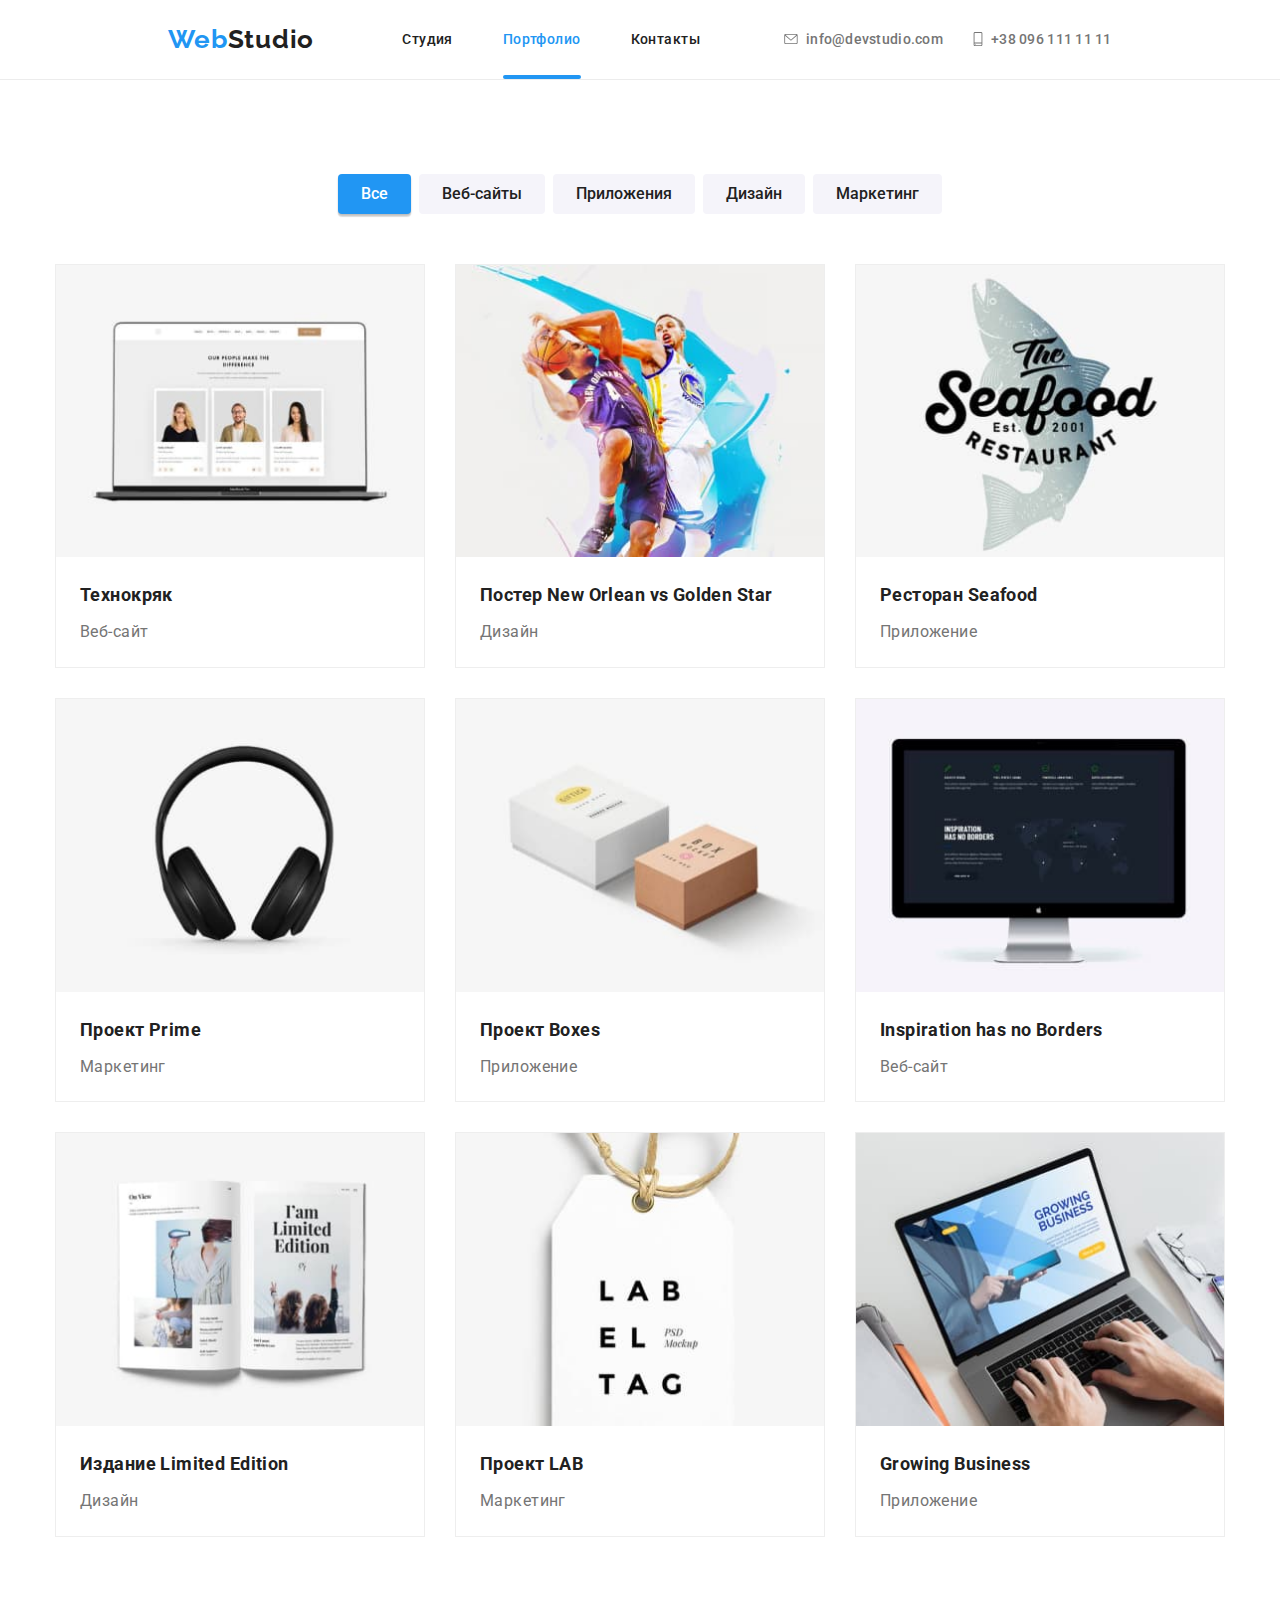
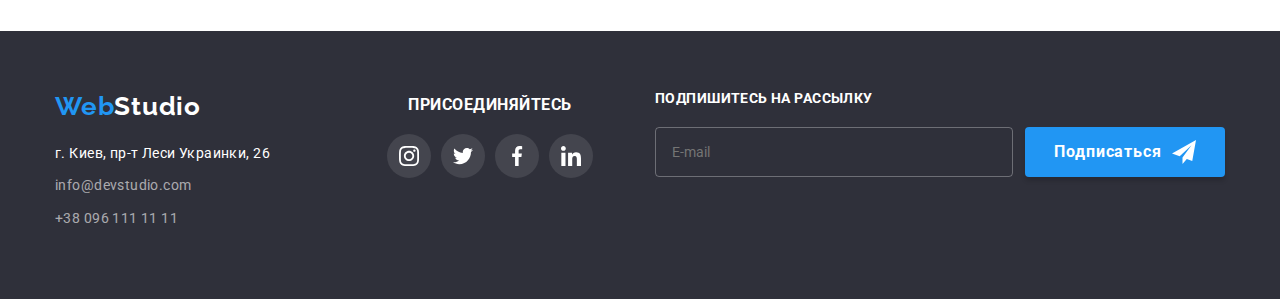
==== commit 47cb1a6c: "commit-8" ====
--- a/portfolio.html
+++ b/portfolio.html
@@ -66,7 +66,6 @@
                         <use class="menu-button__menu" href="./image/sprite.svg#icon-menu"></use>
             
                     </svg>
-            
                 </button>
             </div>
         </header>
@@ -261,14 +260,13 @@
             <div class="footer__container container">
         
                 <div class="footer-nav footer__widget">
-                    <a href="" class="nav__logo"> <span class="nav__logo-title">Web</span><span
-                            class="footer-nav__item">Studio</span></a>
+                    <a href="" class="footer-logo"> <span class="footer-logo__title">Web</span><span
+                            class="footer-logo__item">Studio</span></a>
                     <address class="footer-nav__address-text">
-                        <a class="footer-nav__link" href="https://goo.gl/maps/hkrQfzcAVthY6jmx7" target="_blank">г. Киев, пр-т
-                            Леси Украинки, 26</a>
+                        <a class="footer-nav__link" href="https://goo.gl/maps/hkrQfzcAVthY6jmx7" target="_blank">г. Киев, пр-т Леси
+                            Украинки, 26</a>
                         <ul class="footer-nav__list">
-                            <li class="mail "> <a class="mail__item" href="mailto:info@devstudio.com">info@devstudio.com</a>
-                            </li>
+                            <li class="mail "> <a class="mail__item" href="mailto:info@devstudio.com">info@devstudio.com</a></li>
                             <li class="tel "> <a class="tel__item" href="tel:+380961111111">+38 096 111 11 11</a></li>
                         </ul>
                     </address>
--- a/css/main.min.css
+++ b/css/main.min.css
@@ -1,3 +1,3 @@
-/*! modern-normalize v1.0.0 | MIT License | https://github.com/sindresorhus/modern-normalize */*,*::before,*::after{box-sizing:border-box}:root{-moz-tab-size:4;tab-size:4}html{line-height:1.15;-webkit-text-size-adjust:100%}body{margin:0}body{font-family:system-ui,-apple-system,"Segoe UI",Roboto,Helvetica,Arial,sans-serif,"Apple Color Emoji","Segoe UI Emoji"}hr{height:0;color:inherit}abbr[title]{text-decoration:underline dotted}b,strong{font-weight:bolder}code,kbd,samp,pre{font-family:ui-monospace, SFMono-Regular, Consolas, "Liberation Mono", Menlo,- monospace;font-size:1em}small{font-size:80%}sub,sup{font-size:75%;line-height:0;position:relative;vertical-align:baseline}sub{bottom:-0.25em}sup{top:-0.5em}table{text-indent:0;border-color:inherit}button,input,optgroup,select,textarea{font-family:inherit;font-size:100%;line-height:1.15;margin:0}button,select{text-transform:none}button,[type="button"],[type="reset"],[type="submit"]{-webkit-appearance:button}::-moz-focus-inner{border-style:none;padding:0}:-moz-focusring{outline:1px dotted ButtonText}:-moz-ui-invalid{box-shadow:none}legend{padding:0}progress{vertical-align:baseline}::-webkit-inner-spin-button,::-webkit-outer-spin-button{height:auto}[type="search"]{-webkit-appearance:textfield;outline-offset:-2px}::-webkit-search-decoration{-webkit-appearance:none}::-webkit-file-upload-button{-webkit-appearance:button;font:inherit}summary{display:list-item}html{box-sizing:border-box}*,*::after,*::before{box-sizing:inherit}h1,h2,h3,h4,h5,h6,p{margin:0;padding:0}ul{padding:0;margin:0;list-style:none}a{text-decoration:none;color:inherit}img{display:block;max-width:100%;height:auto}h2{font-weight:700;font-size:36px;line-height:1.16;text-align:center;color:#212121;padding:0;margin-bottom:50px}h3{margin-top:30px;margin-bottom:10px;font-family:"Roboto",sans-serif;font-weight:700;font-size:14px;line-height:1.14;letter-spacing:0.03em;text-transform:uppercase;color:#212121}body{margin:0;font-family:"Roboto",sans-serif;background-color:#fff;color:#757575;font-size:14px;line-height:1.71;letter-spacing:0.03em}.container{padding-left:15px;padding-right:15px;margin-left:auto;margin-right:auto}@media screen and (min-width: 480px){.container{width:480px}}@media screen and (min-width: 768px){.container{width:768px}}@media screen and (min-width: 1200px){.container{width:1200px}}.title{font-family:var(--main-font-family);font-weight:700;font-size:14px;line-height:1.14;text-transform:uppercase;margin-top:0;margin-bottom:20px;color:#ffffff}.visually-hidden{position:absolute !important;clip:rect(1px 1px 1px 1px);clip:rect(1px, 1px, 1px, 1px);padding:0 !important;border:0 !important;height:1px !important;width:1px !important;overflow:hidden}.header{background-color:#fff;border-bottom:1px solid #ececec}@media screen and (max-width: 767px){.header{max-width:480px;position:relative}}.header__section{display:flex;align-items:center;margin:0}@media screen and (min-width: 1200px){.header__section{justify-content:center}}@media screen and (min-width: 768px){.header__section{padding-bottom:21px;padding-top:21px}}@media screen and (min-width: 1200px){.header__section{padding-bottom:24px;padding-top:24px}}@media screen and (max-width: 767px){.header__section{padding-top:15px;padding-left:15px;padding-bottom:15px;justify-content:space-between}}.header__logo{display:inline-flex;font-family:"Raleway", sans-serif;font-weight:700;font-size:26px;line-height:1.19;letter-spacing:0.03em;color:#212121}.header__logo-title{color:#2196f3}@media screen and (max-width: 767px){.header__box{width:100%;position:relative;display:none;background-color:#fff;position:absolute;top:0;left:0;padding:48px 40px}.header__box.is-open{display:block}}@media screen and (min-width: 768px){.header__box{display:flex;align-items:center;justify-content:space-between}}@media screen and (min-width: 768px){.nav{transition-property:color;transition-duration:250ms;transition-timing-function:cubic-bezier(0.4, 0, 0.2, 1);display:flex;margin-right:84px}}@media screen and (max-width: 767px){.nav__set{display:block;margin-bottom:302px}}@media screen and (min-width: 768px){.nav__set{display:inline-flex;margin-left:88px}}@media screen and (max-width: 767px){.nav__set a{font-size:40px;line-height:1.17;letter-spacing:0.02em;color:#212121}}@media screen and (min-width: 768px){.nav__set a{font-size:14px;font-weight:500;line-height:1.14;padding-top:32px;padding-bottom:32px;color:#212121}}@media screen and (max-width: 767px){.nav__item:not(:last-child){margin-bottom:32px}}@media screen and (min-width: 768px){.nav__item:not(:last-child){margin-right:50px}}@media screen and (min-width: 768px){.nav__set a+.nav__set a{margin-left:50px}}.nav__set a:hover,.nav__set a:focus{color:#2196f3}.nav__set .current{color:#2196f3}.nav__set .current{position:relative}@media screen and (min-width: 768px){.nav .current::after{content:"";display:block;position:absolute;left:0;bottom:0;width:100%;height:4px;background-color:#2196f3;border-radius:2px}}@media screen and (min-width: 768px){.auth{display:flex;flex-wrap:wrap;font-family:var(--main-font-family);font-weight:500;font-size:12px;line-height:1.16;letter-spacing:0.02em;color:#212121}}@media screen and (min-width: 1200px){.auth__link{transition-property:color;transition-duration:250ms;transition-timing-function:cubic-bezier(0.4, 0, 0.2, 1);display:flex;align-items:center;fill:#757575}}@media screen and (min-width: 768px) and (max-width: 1199px){.auth__item+.auth__item{margin-top:10px}}.auth .auth__item{display:flex;align-items:center}@media screen and (min-width: 768px){.auth__icon--envelope{width:14px;height:10px;margin-right:8px}}@media screen and (min-width: 768px){.auth__icon--smartphone{width:10px;height:14px;margin-right:8px}}@media screen and (max-width: 767px){.auth{display:flex;flex-wrap:wrap;flex-direction:column-reverse;font-size:34px;line-height:1.17;letter-spacing:0.02em;color:#2196f3}}@media screen and (max-width: 767px){.auth__item:not(:last-child){color:#757575;font-size:24px;line-height:1.16;letter-spacing:0.02em;margin-top:32px}}@media screen and (min-width: 768px){.auth__nav-icon{display:inline-flex;font-family:Roboto;font-style:normal;font-weight:500;font-size:12px;line-height:14px;letter-spacing:0.02em;color:#757575}}.auth__nav-icon:hover,.auth__nav-icon:focus{color:#2196f3}@media screen and (max-width: 767px){.auth .auth__icon--smartphone,.auth .auth__icon--envelope{display:none}}.auth__link:hover .auth__icon--envelope,.auth__link:focus .auth__icon--envelope{fill:#2196f3}.auth__link:hover .auth__icon--smartphone,.auth__link:focus .auth__icon--smartphone{fill:#2196f3}@media screen and (min-width: 1200px){.auth__icon{transition-property:color;transition-duration:250ms;transition-timing-function:cubic-bezier(0.4, 0, 0.2, 1);margin-right:10px}}@media screen and (min-width: 1200px){.auth__nav-icon{font-size:14px;display:inline-flex;align-items:center}}@media screen and (min-width: 1200px){.auth__item+.auth__item{margin-left:30px}}@media screen and (max-width: 767px){.social-list{display:flex;align-items:center;justify-content:center;margin-top:64px;font-weight:500;font-size:18px;line-height:1.22;letter-spacing:0.02em;color:#2196f3}.social-list__item+.social-list__item::before{content:"";width:22px;height:0px;border:1px solid rgba(33,33,33,0.2);transform:rotate(90deg);margin-left:10px;margin-right:10px}}@media screen and (min-width: 768px){.social-list{display:none}}.menu-button{position:absolute;top:10px;right:15px;width:40px;height:40px;display:inline-flex;justify-content:center;align-items:center;margin:0;padding:0;border:none;background-color:transparent}.menu-button__close,.menu-button__menu{fill:#212121}.menu-button__close{display:none}.menu-button.is-open .menu-button__close{display:block}.menu-button.is-open .menu-button__menu{display:none}.menu-button.__close{z-index:100}.menu-button:hover .menu-button__close,.menu-button:focus .menu-button__menu{fill:#2196f3}@media screen and (min-width: 768px){.menu-button{display:none}}
+/*! modern-normalize v1.0.0 | MIT License | https://github.com/sindresorhus/modern-normalize */*,*::before,*::after{-webkit-box-sizing:border-box;box-sizing:border-box}:root{-moz-tab-size:4;-o-tab-size:4;tab-size:4}html{line-height:1.15;-webkit-text-size-adjust:100%}body{margin:0}body{font-family:system-ui,-apple-system,"Segoe UI",Roboto,Helvetica,Arial,sans-serif,"Apple Color Emoji","Segoe UI Emoji"}hr{height:0;color:inherit}abbr[title]{-webkit-text-decoration:underline dotted;text-decoration:underline dotted}b,strong{font-weight:bolder}code,kbd,samp,pre{font-family:ui-monospace, SFMono-Regular, Consolas, "Liberation Mono", Menlo,+ monospace;font-size:1em}small{font-size:80%}sub,sup{font-size:75%;line-height:0;position:relative;vertical-align:baseline}sub{bottom:-0.25em}sup{top:-0.5em}table{text-indent:0;border-color:inherit}button,input,optgroup,select,textarea{font-family:inherit;font-size:100%;line-height:1.15;margin:0}button,select{text-transform:none}button,[type="button"],[type="reset"],[type="submit"]{-webkit-appearance:button}::-moz-focus-inner{border-style:none;padding:0}:-moz-focusring{outline:1px dotted ButtonText}:-moz-ui-invalid{box-shadow:none}legend{padding:0}progress{vertical-align:baseline}::-webkit-inner-spin-button,::-webkit-outer-spin-button{height:auto}[type="search"]{-webkit-appearance:textfield;outline-offset:-2px}::-webkit-search-decoration{-webkit-appearance:none}::-webkit-file-upload-button{-webkit-appearance:button;font:inherit}summary{display:list-item}html{-webkit-box-sizing:border-box;box-sizing:border-box}*,*::after,*::before{-webkit-box-sizing:inherit;box-sizing:inherit}h1,h2,h3,h4,h5,h6,p{margin:0;padding:0}ul{padding:0;margin:0;list-style:none}a{text-decoration:none;color:inherit}img{display:block;max-width:100%;height:auto}h2{font-weight:700;font-size:28px;line-height:1.17;text-align:center;color:#212121;padding:0;margin-bottom:30px}@media screen and (min-width: 1200px){h2{margin-bottom:50px;font-size:36px;line-height:1.16}}h3{margin-top:30px;margin-bottom:10px;font-family:"Roboto",sans-serif;font-weight:700;font-size:16px;line-height:1.14;letter-spacing:0.03em;text-transform:uppercase;color:#212121}body{margin:0;font-family:"Roboto",sans-serif;background-color:#fff;color:#757575;font-size:14px;line-height:1.71;letter-spacing:0.03em}.container{padding-left:15px;padding-right:15px;margin-left:auto;margin-right:auto}@media screen and (min-width: 480px){.container{width:480px}}@media screen and (min-width: 768px){.container{width:768px}}@media screen and (min-width: 1200px){.container{width:1200px}}.button-active--hero,.button-active--footer,.button-active--modal{font-weight:700;font-size:16px;line-height:1.87;letter-spacing:0.06em;border:1px solid transparent;border-radius:4px;background-color:#2196f3;color:#fff;-webkit-box-shadow:0px 4px 4px rgba(0,0,0,0.15);box-shadow:0px 4px 4px rgba(0,0,0,0.15);cursor:pointer;-webkit-transition-property:background-color;transition-property:background-color;-webkit-transition-duration:250ms;transition-duration:250ms;-webkit-transition-timing-function:cubic-bezier(0.4, 0, 0.2, 1);transition-timing-function:cubic-bezier(0.4, 0, 0.2, 1)}.title,.title-form{font-family:var(--main-font-family);font-weight:700;font-size:14px;line-height:1.14;text-transform:uppercase;margin-top:0;margin-bottom:20px;color:#ffffff}.visually-hidden{position:absolute !important;clip:rect(1px 1px 1px 1px);clip:rect(1px, 1px, 1px, 1px);padding:0 !important;border:0 !important;height:1px !important;width:1px !important;overflow:hidden}.header{margin-left:auto;margin-right:auto;background-color:#fff;border-bottom:1px solid #ececec}@media screen and (max-width: 767px){.header{width:480px;position:relative}}.header__section{margin-left:auto;margin-right:auto;display:-webkit-box;display:-ms-flexbox;display:flex;-webkit-box-align:center;-ms-flex-align:center;align-items:center}@media screen and (min-width: 1200px){.header__section{-webkit-box-pack:center;-ms-flex-pack:center;justify-content:center}}@media screen and (min-width: 768px){.header__section{padding-bottom:21px;padding-top:21px}}@media screen and (min-width: 1200px){.header__section{padding-bottom:24px;padding-top:24px}}@media screen and (max-width: 767px){.header__section{padding-top:15px;padding-left:15px;padding-bottom:15px;-webkit-box-pack:justify;-ms-flex-pack:justify;justify-content:space-between}}.header__logo{display:-webkit-inline-box;display:-ms-inline-flexbox;display:inline-flex;font-family:"Raleway", sans-serif;font-weight:700;font-size:26px;line-height:1.19;letter-spacing:0.03em;color:#212121}.header__logo-title{color:#2196f3}@media screen and (max-width: 767px){.header__box{width:100%;position:relative;display:none;background-color:#fff;position:absolute;top:0;left:0;padding:48px 40px}.header__box.is-open{display:block}}@media screen and (min-width: 768px){.header__box{display:-webkit-box;display:-ms-flexbox;display:flex;-webkit-box-align:center;-ms-flex-align:center;align-items:center;-webkit-box-pack:justify;-ms-flex-pack:justify;justify-content:space-between}}@media screen and (min-width: 768px){.nav{-webkit-transition-property:color;transition-property:color;-webkit-transition-duration:250ms;transition-duration:250ms;-webkit-transition-timing-function:cubic-bezier(0.4, 0, 0.2, 1);transition-timing-function:cubic-bezier(0.4, 0, 0.2, 1);display:-webkit-box;display:-ms-flexbox;display:flex;margin-right:84px}}@media screen and (max-width: 767px){.nav__set{display:block;margin-bottom:302px}}@media screen and (min-width: 768px){.nav__set{display:-webkit-inline-box;display:-ms-inline-flexbox;display:inline-flex;margin-left:88px}}@media screen and (max-width: 767px){.nav__set a{font-size:500px;font-size:40px;line-height:1.17;letter-spacing:0.02em;color:#212121}}@media screen and (min-width: 768px){.nav__set a{font-size:14px;font-weight:500;line-height:1.14;padding-top:32px;padding-bottom:32px;color:#212121}}@media screen and (max-width: 767px){.nav__item:not(:last-child){margin-bottom:32px}}@media screen and (min-width: 768px){.nav__item:not(:last-child){margin-right:50px}}@media screen and (min-width: 768px){.nav__set a+.nav__set a{margin-left:50px}}.nav__set a:hover,.nav__set a:focus{color:#2196f3}.nav__set .current{color:#2196f3}.nav__set .current{position:relative}@media screen and (min-width: 768px){.nav .current::after{content:"";display:block;position:absolute;left:0;bottom:0;width:100%;height:4px;background-color:#2196f3;border-radius:2px}}@media screen and (min-width: 768px){.auth{display:-webkit-box;display:-ms-flexbox;display:flex;-ms-flex-wrap:wrap;flex-wrap:wrap;font-family:var(--main-font-family);font-weight:500;font-size:12px;line-height:1.16;letter-spacing:0.02em;color:#212121}}@media screen and (min-width: 1200px){.auth__link{-webkit-transition-property:color;transition-property:color;-webkit-transition-duration:250ms;transition-duration:250ms;-webkit-transition-timing-function:cubic-bezier(0.4, 0, 0.2, 1);transition-timing-function:cubic-bezier(0.4, 0, 0.2, 1);display:-webkit-box;display:-ms-flexbox;display:flex;-webkit-box-align:center;-ms-flex-align:center;align-items:center;fill:#757575}}@media screen and (min-width: 768px) and (max-width: 1199px){.auth__item+.auth__item{margin-top:10px}}.auth__item{display:-webkit-box;display:-ms-flexbox;display:flex;-webkit-box-align:center;-ms-flex-align:center;align-items:center}@media screen and (min-width: 768px){.auth__icon--envelope{width:14px;height:10px;margin-right:8px}}@media screen and (min-width: 768px){.auth__icon--smartphone{width:10px;height:14px;margin-right:8px}}@media screen and (max-width: 767px){.auth{display:-webkit-box;display:-ms-flexbox;display:flex;-ms-flex-wrap:wrap;flex-wrap:wrap;-webkit-box-orient:vertical;-webkit-box-direction:reverse;-ms-flex-direction:column-reverse;flex-direction:column-reverse;font-size:34px;line-height:1.17;letter-spacing:0.02em;color:#2196f3}}@media screen and (max-width: 767px){.auth__item:not(:last-child){color:#757575;font-size:24px;line-height:1.16;letter-spacing:0.02em;margin-top:32px}}@media screen and (min-width: 768px){.auth__nav-icon{display:-webkit-inline-box;display:-ms-inline-flexbox;display:inline-flex;font-family:Roboto;font-style:normal;font-weight:500;font-size:12px;line-height:14px;letter-spacing:0.02em;color:#757575}}.auth__nav-icon:hover,.auth__nav-icon:focus{color:#2196f3}@media screen and (max-width: 767px){.auth .auth__icon--smartphone,.auth .auth__icon--envelope{display:none}}.auth__link:hover .auth__icon--envelope,.auth__link:focus .auth__icon--envelope{fill:#2196f3}.auth__link:hover .auth__icon--smartphone,.auth__link:focus .auth__icon--smartphone{fill:#2196f3}@media screen and (min-width: 1200px){.auth__icon{-webkit-transition-property:color;transition-property:color;-webkit-transition-duration:250ms;transition-duration:250ms;-webkit-transition-timing-function:cubic-bezier(0.4, 0, 0.2, 1);transition-timing-function:cubic-bezier(0.4, 0, 0.2, 1);margin-right:10px}}@media screen and (min-width: 1200px){.auth__nav-icon{font-size:14px;display:-webkit-inline-box;display:-ms-inline-flexbox;display:inline-flex;-webkit-box-align:center;-ms-flex-align:center;align-items:center}}@media screen and (min-width: 1200px){.auth__item+.auth__item{margin-left:30px}}@media screen and (max-width: 767px){.social-list{display:-webkit-box;display:-ms-flexbox;display:flex;-webkit-box-align:center;-ms-flex-align:center;align-items:center;-webkit-box-pack:center;-ms-flex-pack:center;justify-content:center;margin-top:64px;font-weight:500;font-size:18px;line-height:1.22;letter-spacing:0.02em;color:#2196f3}.social-list__item+.social-list__item::before{content:"";width:22px;height:0px;border:1px solid rgba(33,33,33,0.2);-webkit-transform:rotate(90deg);transform:rotate(90deg);margin-left:10px;margin-right:10px}}@media screen and (min-width: 768px){.social-list{display:none}}.menu-button{position:absolute;top:10px;right:15px;width:40px;height:40px;display:-webkit-inline-box;display:-ms-inline-flexbox;display:inline-flex;-webkit-box-pack:center;-ms-flex-pack:center;justify-content:center;-webkit-box-align:center;-ms-flex-align:center;align-items:center;margin:0;padding:0;border:none;background-color:transparent}.menu-button__close,.menu-button__menu{fill:#212121}.menu-button__close{display:none}.menu-button.is-open .menu-button__close{display:block}.menu-button.is-open .menu-button__menu{display:none}.menu-button.__close{z-index:100}.menu-button:hover .menu-button__close,.menu-button:focus .menu-button__menu{fill:#2196f3}@media screen and (min-width: 768px){.menu-button{display:none}}.overlay{max-width:1600px;height:600px;margin-left:auto;margin-right:auto;background-image:-webkit-gradient(linear, left top, right top, from(rgba(47,48,58,0.4)), to(rgba(47,48,58,0.4))),url("../image/main/hero/123-1.jpg");background-image:linear-gradient(to right, rgba(47,48,58,0.4), rgba(47,48,58,0.4)),url("../image/main/hero/123-1.jpg");background-repeat:no-repeat;background-position:center;background-color:#c4c4c4}@media screen and (max-width: 1199px){.overlay{height:400px}}.hero{text-align:center;padding-top:118px;padding-bottom:118px;background-color:#2f303a}@media screen and (min-width: 1200px){.hero{padding-top:200px;padding-bottom:200px}}.hero__title{color:#fff;font-family:"Roboto",sans-serif;text-align:center;font-weight:900;letter-spacing:0.06em;text-transform:uppercase;margin-bottom:30px;max-width:696px;margin:0 auto;margin-bottom:30px}@media screen and (max-width: 1199px){.hero__title{font-size:26px;line-height:1.62}}@media screen and (min-width: 1200px){.hero__title{font-size:44px;line-height:1.36}}.button-active--hero{width:200px;height:50px}.button-active--hero:hover{background-color:#188ce8}.benefits{padding-top:60px;padding-bottom:60px}@media screen and (min-width: 1200px){.benefits{padding-top:94px;padding-bottom:94px}}.benefits__icon{display:-webkit-box;display:-ms-flexbox;display:flex;-webkit-box-align:center;-ms-flex-align:center;align-items:center;-webkit-box-pack:center;-ms-flex-pack:center;justify-content:center;width:100%;height:120px;background-color:#f5f4fa;border-radius:4px}.benefits__list{display:-webkit-box;display:-ms-flexbox;display:flex;-ms-flex-wrap:wrap;flex-wrap:wrap;min-width:270px;margin-bottom:94px;margin:0;padding:0;font-family:"Roboto",sans-serif;font-size:14px;line-height:1.71;letter-spacing:0.03em;color:#757575}@media screen and (min-width: 768px){.benefits__list{margin:-15px}}@media screen and (min-width: 768px){.benefits__item{-ms-flex-preferred-size:calc((100% - 4 * 15px) / 2);flex-basis:calc((100% - 4 * 15px) / 2);margin:15px}}@media screen and (min-width: 1200px){.benefits__item{-ms-flex-preferred-size:calc((100% - 8 * 15px) / 4);flex-basis:calc((100% - 8 * 15px) / 4)}}.work{padding-top:0;padding-bottom:94px}@media screen and (max-width: 1199px){.work{display:none}}.work__item{display:-webkit-box;display:-ms-flexbox;display:flex;-webkit-box-pack:justify;-ms-flex-pack:justify;justify-content:space-between;margin:0;padding:0}.work__list:not(:last-child){margin-right:30px}.work__thumb{position:relative}.work__description{display:-webkit-box;display:-ms-flexbox;display:flex;-webkit-box-align:center;-ms-flex-align:center;align-items:center;-webkit-box-pack:center;-ms-flex-pack:center;justify-content:center;position:absolute;bottom:0;left:0;width:370px;height:70px;background-color:rgba(47,48,58,0.8);font-weight:700;font-size:14px;line-height:1.14;text-align:center;text-transform:uppercase;color:#fff;margin:0}.description h3{font-weight:500;font-size:16px;line-height:1.18;text-align:center;color:#212121}.teammembers{background-color:#f5f4fa;text-align:center;padding:60px 0;margin-bottom:0}@media screen and (min-width: 1200px){.teammembers{padding-top:94px;padding-bottom:94px}}.teammembers__list{display:-webkit-box;display:-ms-flexbox;display:flex;-ms-flex-wrap:wrap;flex-wrap:wrap;margin:-15px}.teammembers__item{background-color:#fff;border-radius:0px 0px 4px 4px;-webkit-box-shadow:0px 1px 3px rgba(0,0,0,0.12),0px 1px 1px rgba(0,0,0,0.14),0px 2px 1px rgba(0,0,0,0.2);box-shadow:0px 1px 3px rgba(0,0,0,0.12),0px 1px 1px rgba(0,0,0,0.14),0px 2px 1px rgba(0,0,0,0.2)}@media screen and (min-width: 768px){.teammembers__item{-ms-flex-preferred-size:calc((100% - 4 * 15px) / 2);flex-basis:calc((100% - 4 * 15px) / 2);margin:15px}}@media screen and (min-width: 1200px){.teammembers__item{-ms-flex-preferred-size:calc((100% - 8 * 15px) / 4);flex-basis:calc((100% - 8 * 15px) / 4)}}@media screen and (max-width: 767px){.teammembers__item+.teammembers__item{margin-top:30px}}.teammembers__item p{font-size:16px;line-height:1.18;text-align:center;margin-bottom:16px}.teammembers__description{display:block;padding:30px 0}.teammembers__description h3{margin-bottom:10px}.social-icons{display:-webkit-inline-box;display:-ms-inline-flexbox;display:inline-flex}.social-icons__svg{-webkit-transition-property:color;transition-property:color;-webkit-transition-duration:250ms;transition-duration:250ms;-webkit-transition-timing-function:cubic-bezier(0.4, 0, 0.2, 1);transition-timing-function:cubic-bezier(0.4, 0, 0.2, 1);width:20px;height:20px;fill:#afb1b8}.social-icons__link:hover .social-icons__svg,.social-icons__link:focus .social-icons__svg{fill:#ffffff}.social-icons__link:hover,.social-icons__link:focus{background-color:#2196f3}.social-icons__link{-webkit-transition-property:background-color;transition-property:background-color;-webkit-transition-duration:250ms;transition-duration:250ms;-webkit-transition-timing-function:cubic-bezier(0.4, 0, 0.2, 1);transition-timing-function:cubic-bezier(0.4, 0, 0.2, 1);display:-webkit-box;display:-ms-flexbox;display:flex;-webkit-box-align:center;-ms-flex-align:center;align-items:center;-webkit-box-pack:center;-ms-flex-pack:center;justify-content:center;background-color:#ffffff;width:44px;height:44px;border-radius:50%}.social-icons__item+.social-icons__item{margin-left:10px}.clients{padding-top:60px;padding-bottom:60px}@media screen and (min-width: 1200px){.clients{padding:94px 0}}.clients__list{display:-webkit-inline-box;display:-ms-inline-flexbox;display:inline-flex;-ms-flex-wrap:wrap;flex-wrap:wrap;margin:-15px;padding:0}.clients__item{display:-webkit-box;display:-ms-flexbox;display:flex;-webkit-box-align:center;-ms-flex-align:center;align-items:center;-webkit-box-pack:center;-ms-flex-pack:center;justify-content:center;-ms-flex-wrap:wrap;flex-wrap:wrap}@media screen and (max-width: 767px){.clients__item{-ms-flex-preferred-size:calc((100% - 4 * 15px) / 2);flex-basis:calc((100% - 4 * 15px) / 2);margin:15px}}@media screen and (min-width: 768px){.clients__item{-ms-flex-preferred-size:calc((100% - 6 * 15px) / 3);flex-basis:calc((100% - 6 * 15px) / 3);margin:15px}}@media screen and (min-width: 1200px){.clients__item{-ms-flex-preferred-size:calc((100% - 12 * 15px) / 6);flex-basis:calc((100% - 12 * 15px) / 6)}}.clients__svg{-webkit-transition-property:color;transition-property:color;-webkit-transition-duration:250ms;transition-duration:250ms;-webkit-transition-timing-function:cubic-bezier(0.4, 0, 0.2, 1);transition-timing-function:cubic-bezier(0.4, 0, 0.2, 1);fill:#afb1b8}.clients__link{display:-webkit-box;display:-ms-flexbox;display:flex;-webkit-box-align:center;-ms-flex-align:center;align-items:center;-webkit-box-pack:center;-ms-flex-pack:center;justify-content:center;-webkit-transition-property:color;transition-property:color;-webkit-transition-duration:250ms;transition-duration:250ms;-webkit-transition-timing-function:cubic-bezier(0.4, 0, 0.2, 1);transition-timing-function:cubic-bezier(0.4, 0, 0.2, 1);border:1px solid #afb1b8;border-radius:4px;width:170px;height:90px}.clients__link:hover .clients__svg,.clients__link:focus .clients__svg{fill:#2196f3}.clients__link:hover,.clients__link:focus{border:1px solid #2196f3}.footer{padding:60px 0;background-color:#2f303a;margin:0}@media screen and (min-width: 768px) and (max-width: 1199px){.footer__container{display:-webkit-box;display:-ms-flexbox;display:flex;-ms-flex-wrap:wrap;flex-wrap:wrap;-webkit-box-pack:center;-ms-flex-pack:center;justify-content:center}}@media screen and (min-width: 1200px){.footer__container{display:-webkit-box;display:-ms-flexbox;display:flex;-webkit-box-pack:justify;-ms-flex-pack:justify;justify-content:space-between}}@media screen and (max-width: 767px){.footer__widget{text-align:center}}@media screen and (min-width: 768px){.footer__widget{-ms-flex-preferred-size:calc(100% / 2);flex-basis:calc(100% / 2);text-align:center}}@media screen and (min-width: 1200px){.footer__widget{-ms-flex-preferred-size:calc((50% - 45px) / 2);flex-basis:calc((50% - 45px) / 2)}}.footer__widget__widget:last-child{-ms-flex-preferred-size:calc(50% - 15px);flex-basis:calc(50% - 15px)}@media screen and (min-width: 1200px){.footer-nav{text-align:left}}@media screen and (min-width: 768px) and (max-width: 1199px){.footer-nav{margin-bottom:60px}}.footer-nav__item{color:#fff}.footer-nav__address-text{font-family:"Roboto",sans-serif;font-weight:400;font-style:normal;font-size:14px;line-height:1.71;letter-spacing:0.03em;color:#fff}.footer-nav__link{font-family:"Roboto",sans-serif;font-size:14px;line-height:1.71;color:#fff}@media screen and (min-width: 1200px){.footer-nav__link{margin-bottom:9px}}.footer-nav__list .mail__item{margin-bottom:9px}.footer-nav__list{display:block;padding:0;margin-top:8px}@media screen and (min-width: 1200px){.footer-nav__list{margin-bottom:9px}}@media screen and (max-width: 767px){.footer-nav__list{text-align:center}}.footer-nav__list a{color:rgba(255,255,255,0.6)}.mail{margin-bottom:8px}@media screen and (min-width: 1200px){.mail{margin-bottom:9px}}.footer-logo{display:-webkit-inline-box;display:-ms-inline-flexbox;display:inline-flex;font-family:"Raleway", sans-serif;font-weight:700;font-size:26px;line-height:1.19;letter-spacing:0.03em;color:#fff;margin-bottom:20px}.footer-logo__title{color:#2196f3}.social,.footer-form{padding-top:12px}.social-icons__link{-webkit-transition-property:background-color;transition-property:background-color;-webkit-transition-duration:250ms;transition-duration:250ms;-webkit-transition-timing-function:cubic-bezier(0.4, 0, 0.2, 1);transition-timing-function:cubic-bezier(0.4, 0, 0.2, 1);background-color:rgba(255,255,255,0.1)}.social-icons__link:hover,.social-icons:focus{background-color:#2196f3}.social{padding:5px 0 0 0}@media screen and (max-width: 767px){.social{margin-top:60px;margin-bottom:60px}}.social .title-icons{margin:0 0 20px 0;padding:0;color:#fff}.social-icons__svg--footer{fill:#fff}.footer-form{padding:0}@media screen and (min-width: 1200px){.footer-form{text-align:left}}@media screen and (max-width: 1199px){.footer-form{text-align:center;display:block}}.footer-form__field{display:block}@media scree and (max-width: 1199px){.footer-form__field{width:130px}}@media screen and (min-width: 1200px){.footer-form__field{display:-webkit-box;display:-ms-flexbox;display:flex}}.footer-form__mail{border:1px solid rgba(255,255,255,0.3);padding-bottom:15px;padding-top:15px;padding-left:16px;border-radius:4px;background-color:transparent;color:rgba(255,255,255,0.6)}@media screen and (min-width: 1200px){.footer-form__mail{margin-right:12px;width:358px}}@media screen and (max-width: 1199px){.footer-form__mail{margin-bottom:20px;width:450px}}.footer-form__svg{margin-left:10px}.button-active--footer{display:-webkit-inline-box;display:-ms-inline-flexbox;display:inline-flex;-webkit-box-align:center;-ms-flex-align:center;align-items:center;-webkit-box-pack:center;-ms-flex-pack:center;justify-content:center;min-width:200px;min-height:50px}.button-active--footer:hover{background-color:#188ce8}.backdrop{-webkit-transition-property:opacity;transition-property:opacity;-webkit-transition-duration:250ms;transition-duration:250ms;-webkit-transition-timing-function:cubic-bezier(0.4, 0, 0.2, 1);transition-timing-function:cubic-bezier(0.4, 0, 0.2, 1);position:fixed;top:0;left:0;width:100%;height:100%;background-color:rgba(0,0,0,0.2);opacity:1}.backdrop.is-hidden{opacity:0;visibility:hidden;pointer-events:none}.modal{position:absolute;width:450px;height:609px;top:50%;left:50%;-webkit-transform:translate(-50%, -50%);transform:translate(-50%, -50%);background-color:#fff;-webkit-box-shadow:0px 1px 3px rgba(0,0,0,0.12),0px 1px 1px rgba(0,0,0,0.14),0px 2px 1px rgba(0,0,0,0.2);box-shadow:0px 1px 3px rgba(0,0,0,0.12),0px 1px 1px rgba(0,0,0,0.14),0px 2px 1px rgba(0,0,0,0.2);border-radius:4px}@media screen and (min-width: 1200px){.modal{width:528px;height:581px}}.modal__icon{display:block;text-align:center}.modal__button{display:-webkit-box;display:-ms-flexbox;display:flex;-webkit-box-align:center;-ms-flex-align:center;align-items:center;-webkit-box-pack:center;-ms-flex-pack:center;justify-content:center;position:absolute;top:8px;right:8px;width:30px;height:30px;background:transparent;border:1px solid rgba(0,0,0,0.1);border-radius:50%;padding:0;cursor:pointer}.modal__button:hover{fill:#2196f3}.modal__form{height:100%;display:-webkit-box;display:-ms-flexbox;display:flex;-webkit-box-orient:vertical;-webkit-box-direction:normal;-ms-flex-direction:column;flex-direction:column;-webkit-box-pack:center;-ms-flex-pack:center;justify-content:center;padding:40px}.modal__form h2{font-weight:700;font-size:20px;line-height:1.5;text-align:center;color:#212121;margin-bottom:12px}@media screen and (min-height: 1200px){.modal__form h2{line-height:1.15}}.form--comment{width:100%;height:120px}.form{-webkit-transition-property:fill;transition-property:fill;-webkit-transition-duration:250ms;transition-duration:250ms;-webkit-transition-timing-function:cubic-bezier(0.4, 0, 0.2, 1);transition-timing-function:cubic-bezier(0.4, 0, 0.2, 1);display:-webkit-box;display:-ms-flexbox;display:flex;-webkit-box-orient:vertical;-webkit-box-direction:normal;-ms-flex-direction:column;flex-direction:column}.form+.form{margin-top:10px}.form__item{position:relative}.form:focus-within{fill:#2196f3}.form__input:focus-within{outline:none;border-color:#2196f3;cursor:pointer}.form__icon{position:absolute;top:50%;left:12px;-webkit-transform:translateY(-50%);transform:translateY(-50%)}.form__input{border:1px solid border;border:1px solid rgba(33,33,33,0.2);height:40px;width:100%;padding-left:42px;border-radius:4px}.form__label{display:-webkit-box;display:-ms-flexbox;display:flex;-webkit-box-align:center;-ms-flex-align:center;align-items:center;font-size:12px;line-height:1.16;margin-bottom:4px}@media screen and (min-width: 1200px){.form__label{font-size:14px;line-height:1.71}}.text-input:focus-within{outline:none;border-color:#2196f3;margin-bottom:0}.text-input::-webkit-input-placeholder{font-size:12px;line-height:1.16;letter-spacing:0.01em;color:rgba(117,117,117,0.5)}.text-input:-ms-input-placeholder{font-size:12px;line-height:1.16;letter-spacing:0.01em;color:rgba(117,117,117,0.5)}.text-input::-ms-input-placeholder{font-size:12px;line-height:1.16;letter-spacing:0.01em;color:rgba(117,117,117,0.5)}.text-input::placeholder{font-size:12px;line-height:1.16;letter-spacing:0.01em;color:rgba(117,117,117,0.5)}.text-input{padding:12px 16px;border:1px solid rgba(33,33,33,0.2);resize:none;border-radius:4px}.agreement{display:-webkit-box;display:-ms-flexbox;display:flex;-webkit-box-align:center;-ms-flex-align:center;align-items:center;-webkit-box-pack:center;-ms-flex-pack:center;justify-content:center;margin-bottom:31px;margin-top:20px}@media screen and (min-width: 1200px){.agreement{margin-bottom:30px}}.agreement__checkbox{background-color:#7e61e7;width:16px;height:15px}.agreement__contract{color:#2196f3;text-decoration:underline}.agreement__icon{display:inline-block;width:16px;height:15px;border:2px solid #212121;border-radius:4px;margin-right:8px}.agreement__checkbox:checked+.agreement__icon{border-color:#2196f3;background-color:#2196f3;background-image:url("../image/icon/check.svg");background-size:contain;background-origin:border-box}.button-active--modal{padding:10px 56px;margin-right:auto;margin-left:auto;min-width:200px;min-height:50px}.button-active--modal:hover{background-color:#188ce8}.portfolio-section{background-color:#fff;padding:94px 0}.filters-list{display:-webkit-box;display:-ms-flexbox;display:flex;-ms-flex-wrap:wrap;flex-wrap:wrap;-webkit-box-pack:left;-ms-flex-pack:left;justify-content:left;margin:0 0 50px 0;padding:0}@media screen and (min-width: 768px){.filters-list{-webkit-box-pack:center;-ms-flex-pack:center;justify-content:center}}.filters-list__button{border:1px solid rgba(0,0,0,0);border-radius:4px;padding:6px 22px;background-color:#f5f4fa;font-family:"Roboto",sans-serif;font-weight:500;font-size:16px;line-height:1.62;color:#212121;cursor:pointer}.filters-list__item{padding:0}.filters-list__item:not(:last-child){padding-right:8px}@media screen and (max-width: 767px){.filters-list__item:nth-child(n+4){margin-top:15px}}.filters-list__button{-webkit-transition-property:background-color;transition-property:background-color;-webkit-transition-duration:250ms;transition-duration:250ms;-webkit-transition-timing-function:cubic-bezier(0.4, 0, 0.2, 1);transition-timing-function:cubic-bezier(0.4, 0, 0.2, 1)}.filters-list__button.current,.filters-list__button.active,.filters-list__button:hover,.filters-list__button:focus{color:#fff;background-color:#2196f3;-webkit-box-shadow:0px 3px 1px rgba(0,0,0,0.1),0px 1px 2px rgba(0,0,0,0.08),0px 2px 2px rgba(0,0,0,0.12);box-shadow:0px 3px 1px rgba(0,0,0,0.1),0px 1px 2px rgba(0,0,0,0.08),0px 2px 2px rgba(0,0,0,0.12)}h1{font-weight:700;font-size:36px;line-height:1.16;text-align:center;color:#212121}@media screen and (min-width: 768px){.menu{display:-webkit-box;display:-ms-flexbox;display:flex;-ms-flex-wrap:wrap;flex-wrap:wrap;margin-left:-30px;margin-top:-30px;padding:0}}.menu__item{margin-left:30px;margin-top:30px;border:1px solid #eeeeee}@media screen and (min-width: 768px){.menu__item{-ms-flex-preferred-size:calc((100% - 60px) / 2);flex-basis:calc((100% - 60px) / 2)}}@media screen and (min-width: 1200px){.menu__item{-ms-flex-preferred-size:calc((100% - 90px) / 3);flex-basis:calc((100% - 90px) / 3)}}.menu__item .menu__img{display:block;margin:0}.menu__img:hover .thumb__overlay,.menu__img:focus .thumb__overlay{background-color:#2196f3;-webkit-transform:translateY(0);transform:translateY(0)}.menu__item:hover,.menu__item:focus{-webkit-box-shadow:0px 1px 1px rgba(0,0,0,0.12),0px 4px 4px rgba(0,0,0,0.06),1px 4px 6px rgba(0,0,0,0.16);box-shadow:0px 1px 1px rgba(0,0,0,0.12),0px 4px 4px rgba(0,0,0,0.06),1px 4px 6px rgba(0,0,0,0.16)}.note{border-bottom:none;padding:20px 24px}.note h2{text-align:left;font-weight:700;font-size:18px;line-height:2;color:#212121;padding-bottom:0;margin-bottom:4px}.note__item{font-family:"Roboto",sans-serif;font-size:16px;line-height:1.87;color:#757575}.thumb{position:relative;overflow:hidden}.thumb__overlay{display:-webkit-box;display:-ms-flexbox;display:flex;-webkit-box-align:center;-ms-flex-align:center;align-items:center;-webkit-box-pack:center;-ms-flex-pack:center;justify-content:center;-webkit-transition-property:-webkit-transform;transition-property:-webkit-transform;transition-property:transform;transition-property:transform, -webkit-transform;-webkit-transition-duration:250ms;transition-duration:250ms;-webkit-transition-timing-function:cubic-bezier(0.4, 0, 0.2, 1);transition-timing-function:cubic-bezier(0.4, 0, 0.2, 1);-webkit-transition-property:background-color;transition-property:background-color;transition-duration:250ms;transition-timing-function:cubic-bezier(0.4, 0, 0.2, 1);position:absolute;top:0;left:0;width:100%;height:100%;-webkit-transform:translateY(100%);transform:translateY(100%)}.thumb__text{width:322px;font-size:18px;line-height:1.56;color:#fff}
 /*# sourceMappingURL=main.min.css.map */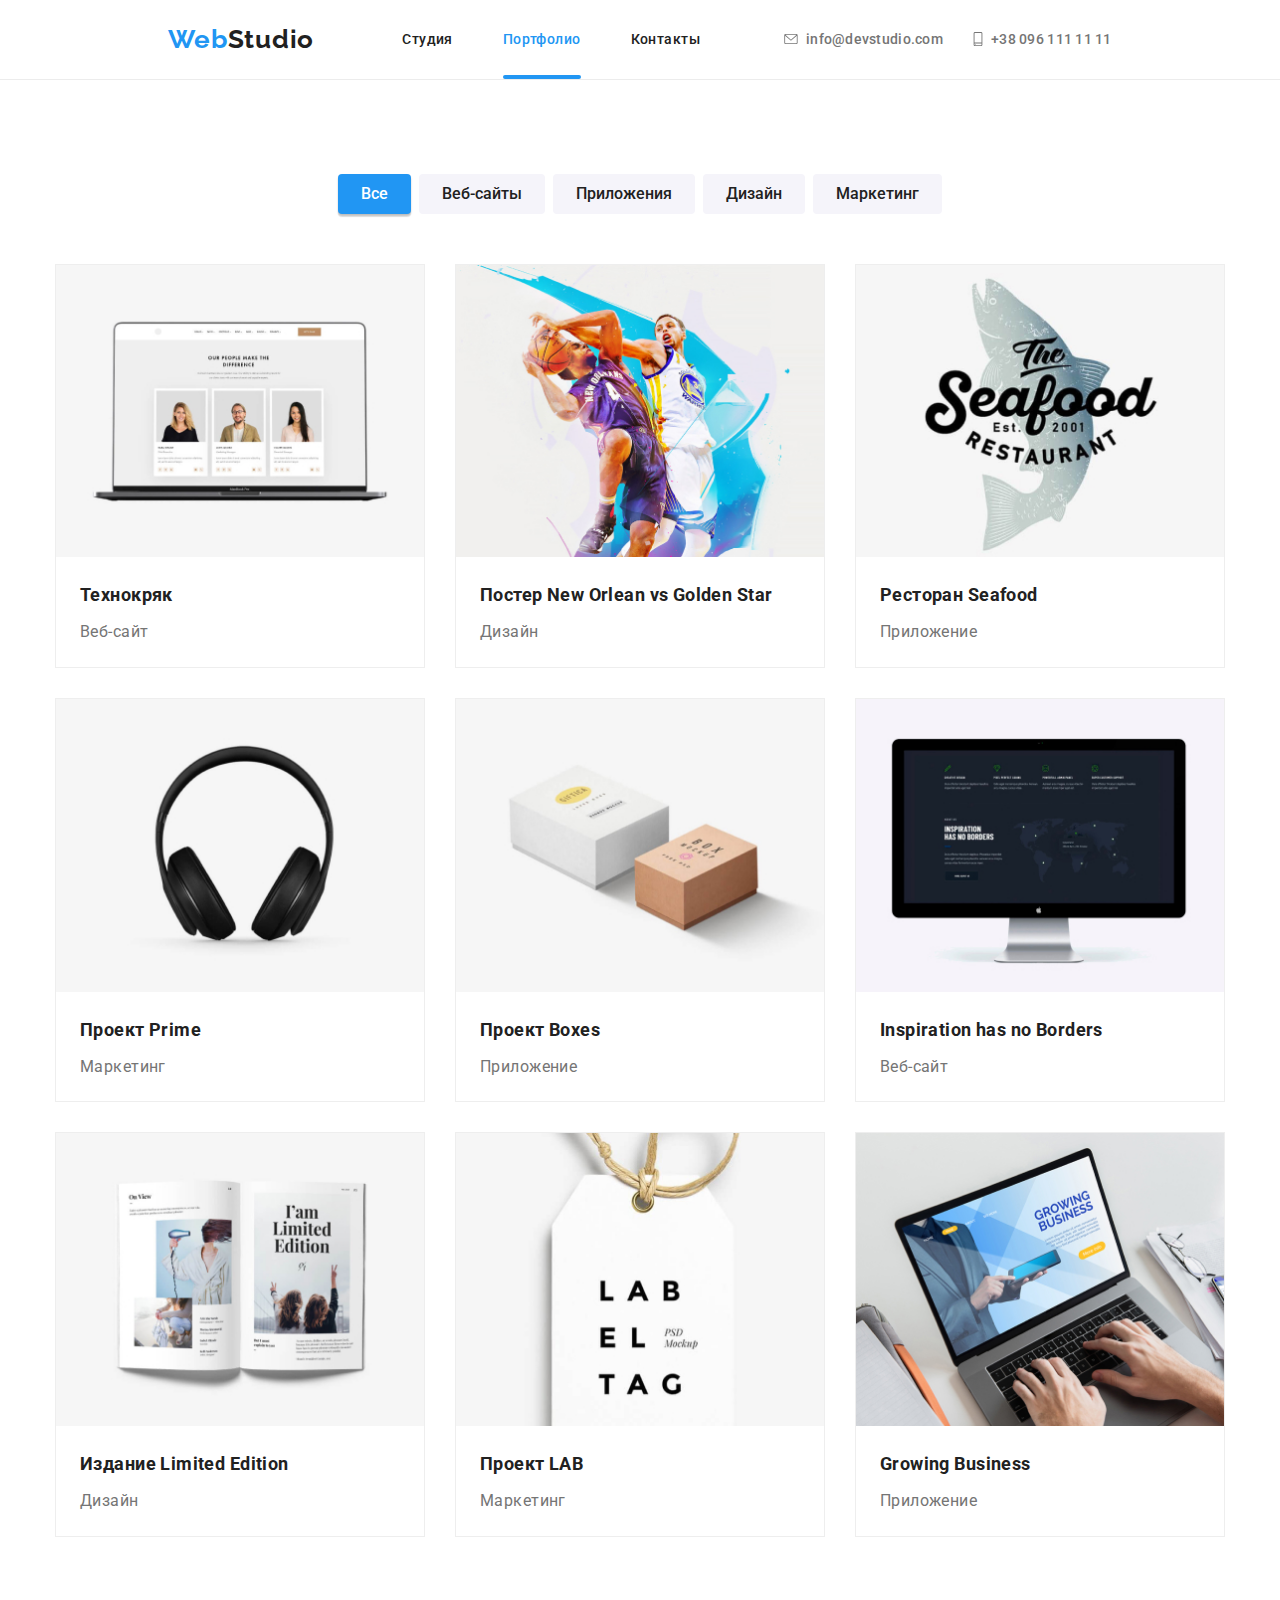
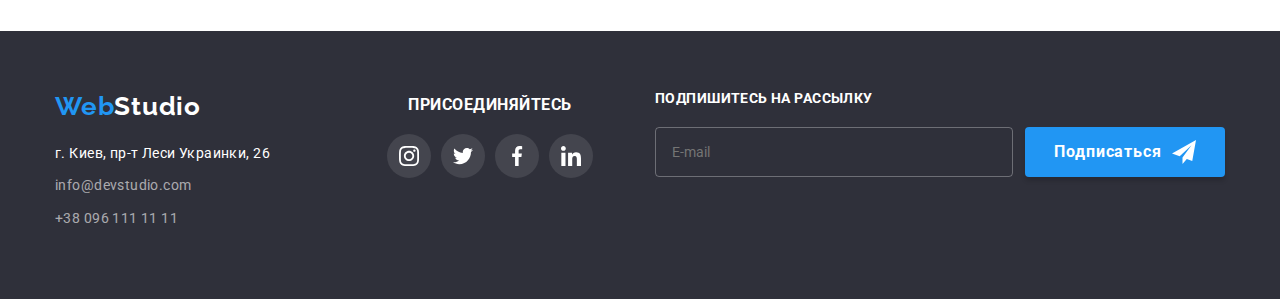
==== commit 7352c465: "commit-8" ====
--- a/portfolio.html
+++ b/portfolio.html
@@ -98,7 +98,12 @@
                                             шпионажа и атак на защищённые сервера конкурентов.
                                         </p>
                                     </div>
-                                    <img src="./image/portfolio/img-1.jpg" alt="Робочий стол" width="370px">
+                                    <img srcset="
+                                    ./image/portfolio/img1.jpg 1x,
+                                    ./image/portfolio/img@2x1.jpg 2x
+                                    "
+                                    src="./image/portfolio/img1.jpg" 
+                                    alt="Робочий стол">
                                 </div>
                                 <div class="note">
                                     <h2>Технокряк</h2>
@@ -117,7 +122,12 @@
                                             шпионажа и атак на защищённые сервера конкурентов.
                                         </p>
                                     </div>
-                                    <img src="./image/portfolio/img-2.jpg" alt="2 человек играют баскетбол" width="370px"> 
+                                    <img srcset="
+                                    ./image/portfolio/img2.jpg 1x,
+                                    ./image/portfolio/img@2x2.jpg 2x
+                                    "
+                                    src="./image/portfolio/img2.jpg" 
+                                    alt="2 человек играют баскетбол"> 
                                 </div>
                                 <div class="note">
                                     <h2>Постер New Orlean vs Golden Star</h2>
@@ -135,7 +145,12 @@
                                             шпионажа и атак на защищённые сервера конкурентов.
                                         </p>
                                     </div>
-                                    <img src="./image/portfolio/img-3.jpg" alt="2 человек играют баскетбол" width="370px"> 
+                                    <img srcset="
+                                    ./image/portfolio/img3.jpg 1x,
+                                    ./image/portfolio/img@2x3.jpg 2x
+                                    "v
+                                    src="./image/portfolio/img3.jpg" 
+                                    alt="2 человек играют баскетбол"> 
                                 </div>
                                  <div class="note">
                                     <h2>Ресторан Seafood</h2>
@@ -153,7 +168,12 @@
                                             шпионажа и атак на защищённые сервера конкурентов.
                                         </p>
                                     </div>
-                                    <img src="./image/portfolio/img-4.jpg" alt="2 человек играют баскетбол" width="370px">
+                                    <img srcset="
+                                    ./image/portfolio/img4.jpg 1x,
+                                    ./image/portfolio/img@2x4.jpg 2x
+                                    "
+                                    src="./image/portfolio/img4.jpg" 
+                                    alt="2 человек играют баскетбол">
                                 </div>
                                 <div class="note">
                                     <h2>Проект Prime</h2>
@@ -171,7 +191,12 @@
                                             шпионажа и атак на защищённые сервера конкурентов.
                                         </p>
                                     </div>
-                                    <img src="./image/portfolio/img-5.jpg" alt="2 человек играют баскетбол" width="370px"> 
+                                    <img srcset="
+                                    ./image/portfolio/img5.jpg 1x,
+                                    ./image/portfolio/img@2x5.jpg 2x
+                                    "
+                                    src="./image/portfolio/img5.jpg" 
+                                    alt="2 человек играют баскетбол" > 
                                 </div>
                                 <div class="note">
                                     <h2>Проект Boxes</h2>
@@ -189,7 +214,12 @@
                                             шпионажа и атак на защищённые сервера конкурентов.
                                         </p>
                                     </div>
-                                    <img src="./image/portfolio/img-6.jpg" alt="2 человек играют баскетбол" width="370px">
+                                    <img srcset="
+                                    ./image/portfolio/img6.jpg 1x,
+                                    ./image/portfolio/img@2x6.jpg 2x
+                                    "
+                                    src="./image/portfolio/img6.jpg" 
+                                    alt="2 человек играют баскетбол">
                                 </div>
                                 <div class="note">
                                     <h2>Inspiration has no Borders</h2>
@@ -207,7 +237,12 @@
                                             шпионажа и атак на защищённые сервера конкурентов.
                                         </p>
                                     </div>
-                                    <img src="./image/portfolio/img-7.jpg" alt="2 человек играют баскетбол" width="370px">
+                                    <img srcset="
+                                    ./image/portfolio/img7.jpg 1x,
+                                    ./image/portfolio/img@2x7.jpg 2x
+                                    "
+                                    src="./image/portfolio/img7.jpg" 
+                                    alt="2 человек играют баскетбол">
                                 </div>
                                 <div class="note">
                                     <h2>Издание Limited Edition</h2>
@@ -225,7 +260,12 @@
                                             шпионажа и атак на защищённые сервера конкурентов.
                                         </p>
                                     </div>
-                                    <img src="./image/portfolio/img-8.jpg" alt="2 человек играют баскетбол" width="370px">
+                                    <img srcset="
+                                    ./image/portfolio/img8.jpg 1x,
+                                    ./image/portfolio/img@2x8.jpg 2x
+                                    "
+                                    src="./image/portfolio/img8.jpg"
+                                    alt="2 человек играют баскетбол">
                                 </div>
                                 <div class="note">
                                     <h2>Проект LAB</h2>
@@ -243,7 +283,12 @@
                                              шпионажа и атак на защищённые сервера конкурентов.
                                         </p>
                                     </div>
-                                    <img src="./image/portfolio/img-9.jpg" alt="2 человек играют баскетбол" width="370px">
+                                    <img srcset="
+                                    ./image/portfolio/img9.jpg 1x,
+                                    ./image/portfolio/img@2x9.jpg 2x
+                                    "
+                                    src="./image/portfolio/img9.jpg" 
+                                    alt="2 человек играют баскетбол">
                                 </div>
                                 <div class="note">
                                     <h2>Growing Business</h2>
--- a/css/main.min.css
+++ b/css/main.min.css
@@ -1,3 +1,3 @@
 /*! modern-normalize v1.0.0 | MIT License | https://github.com/sindresorhus/modern-normalize */*,*::before,*::after{-webkit-box-sizing:border-box;box-sizing:border-box}:root{-moz-tab-size:4;-o-tab-size:4;tab-size:4}html{line-height:1.15;-webkit-text-size-adjust:100%}body{margin:0}body{font-family:system-ui,-apple-system,"Segoe UI",Roboto,Helvetica,Arial,sans-serif,"Apple Color Emoji","Segoe UI Emoji"}hr{height:0;color:inherit}abbr[title]{-webkit-text-decoration:underline dotted;text-decoration:underline dotted}b,strong{font-weight:bolder}code,kbd,samp,pre{font-family:ui-monospace, SFMono-Regular, Consolas, "Liberation Mono", Menlo,- monospace;font-size:1em}small{font-size:80%}sub,sup{font-size:75%;line-height:0;position:relative;vertical-align:baseline}sub{bottom:-0.25em}sup{top:-0.5em}table{text-indent:0;border-color:inherit}button,input,optgroup,select,textarea{font-family:inherit;font-size:100%;line-height:1.15;margin:0}button,select{text-transform:none}button,[type="button"],[type="reset"],[type="submit"]{-webkit-appearance:button}::-moz-focus-inner{border-style:none;padding:0}:-moz-focusring{outline:1px dotted ButtonText}:-moz-ui-invalid{box-shadow:none}legend{padding:0}progress{vertical-align:baseline}::-webkit-inner-spin-button,::-webkit-outer-spin-button{height:auto}[type="search"]{-webkit-appearance:textfield;outline-offset:-2px}::-webkit-search-decoration{-webkit-appearance:none}::-webkit-file-upload-button{-webkit-appearance:button;font:inherit}summary{display:list-item}html{-webkit-box-sizing:border-box;box-sizing:border-box}*,*::after,*::before{-webkit-box-sizing:inherit;box-sizing:inherit}h1,h2,h3,h4,h5,h6,p{margin:0;padding:0}ul{padding:0;margin:0;list-style:none}a{text-decoration:none;color:inherit}img{display:block;max-width:100%;height:auto}h2{font-weight:700;font-size:28px;line-height:1.17;text-align:center;color:#212121;padding:0;margin-bottom:30px}@media screen and (min-width: 1200px){h2{margin-bottom:50px;font-size:36px;line-height:1.16}}h3{margin-top:30px;margin-bottom:10px;font-family:"Roboto",sans-serif;font-weight:700;font-size:16px;line-height:1.14;letter-spacing:0.03em;text-transform:uppercase;color:#212121}body{margin:0;font-family:"Roboto",sans-serif;background-color:#fff;color:#757575;font-size:14px;line-height:1.71;letter-spacing:0.03em}.container{padding-left:15px;padding-right:15px;margin-left:auto;margin-right:auto}@media screen and (min-width: 480px){.container{width:480px}}@media screen and (min-width: 768px){.container{width:768px}}@media screen and (min-width: 1200px){.container{width:1200px}}.button-active--hero,.button-active--footer,.button-active--modal{font-weight:700;font-size:16px;line-height:1.87;letter-spacing:0.06em;border:1px solid transparent;border-radius:4px;background-color:#2196f3;color:#fff;-webkit-box-shadow:0px 4px 4px rgba(0,0,0,0.15);box-shadow:0px 4px 4px rgba(0,0,0,0.15);cursor:pointer;-webkit-transition-property:background-color;transition-property:background-color;-webkit-transition-duration:250ms;transition-duration:250ms;-webkit-transition-timing-function:cubic-bezier(0.4, 0, 0.2, 1);transition-timing-function:cubic-bezier(0.4, 0, 0.2, 1)}.title,.title-form{font-family:var(--main-font-family);font-weight:700;font-size:14px;line-height:1.14;text-transform:uppercase;margin-top:0;margin-bottom:20px;color:#ffffff}.visually-hidden{position:absolute !important;clip:rect(1px 1px 1px 1px);clip:rect(1px, 1px, 1px, 1px);padding:0 !important;border:0 !important;height:1px !important;width:1px !important;overflow:hidden}.header{margin-left:auto;margin-right:auto;background-color:#fff;border-bottom:1px solid #ececec}@media screen and (max-width: 767px){.header{width:480px;position:relative}}.header__section{margin-left:auto;margin-right:auto;display:-webkit-box;display:-ms-flexbox;display:flex;-webkit-box-align:center;-ms-flex-align:center;align-items:center}@media screen and (min-width: 1200px){.header__section{-webkit-box-pack:center;-ms-flex-pack:center;justify-content:center}}@media screen and (min-width: 768px){.header__section{padding-bottom:21px;padding-top:21px}}@media screen and (min-width: 1200px){.header__section{padding-bottom:24px;padding-top:24px}}@media screen and (max-width: 767px){.header__section{padding-top:15px;padding-left:15px;padding-bottom:15px;-webkit-box-pack:justify;-ms-flex-pack:justify;justify-content:space-between}}.header__logo{display:-webkit-inline-box;display:-ms-inline-flexbox;display:inline-flex;font-family:"Raleway", sans-serif;font-weight:700;font-size:26px;line-height:1.19;letter-spacing:0.03em;color:#212121}.header__logo-title{color:#2196f3}@media screen and (max-width: 767px){.header__box{width:100%;position:relative;display:none;background-color:#fff;position:absolute;top:0;left:0;padding:48px 40px}.header__box.is-open{display:block}}@media screen and (min-width: 768px){.header__box{display:-webkit-box;display:-ms-flexbox;display:flex;-webkit-box-align:center;-ms-flex-align:center;align-items:center;-webkit-box-pack:justify;-ms-flex-pack:justify;justify-content:space-between}}@media screen and (min-width: 768px){.nav{-webkit-transition-property:color;transition-property:color;-webkit-transition-duration:250ms;transition-duration:250ms;-webkit-transition-timing-function:cubic-bezier(0.4, 0, 0.2, 1);transition-timing-function:cubic-bezier(0.4, 0, 0.2, 1);display:-webkit-box;display:-ms-flexbox;display:flex;margin-right:84px}}@media screen and (max-width: 767px){.nav__set{display:block;margin-bottom:302px}}@media screen and (min-width: 768px){.nav__set{display:-webkit-inline-box;display:-ms-inline-flexbox;display:inline-flex;margin-left:88px}}@media screen and (max-width: 767px){.nav__set a{font-size:500px;font-size:40px;line-height:1.17;letter-spacing:0.02em;color:#212121}}@media screen and (min-width: 768px){.nav__set a{font-size:14px;font-weight:500;line-height:1.14;padding-top:32px;padding-bottom:32px;color:#212121}}@media screen and (max-width: 767px){.nav__item:not(:last-child){margin-bottom:32px}}@media screen and (min-width: 768px){.nav__item:not(:last-child){margin-right:50px}}@media screen and (min-width: 768px){.nav__set a+.nav__set a{margin-left:50px}}.nav__set a:hover,.nav__set a:focus{color:#2196f3}.nav__set .current{color:#2196f3}.nav__set .current{position:relative}@media screen and (min-width: 768px){.nav .current::after{content:"";display:block;position:absolute;left:0;bottom:0;width:100%;height:4px;background-color:#2196f3;border-radius:2px}}@media screen and (min-width: 768px){.auth{display:-webkit-box;display:-ms-flexbox;display:flex;-ms-flex-wrap:wrap;flex-wrap:wrap;font-family:var(--main-font-family);font-weight:500;font-size:12px;line-height:1.16;letter-spacing:0.02em;color:#212121}}@media screen and (min-width: 1200px){.auth__link{-webkit-transition-property:color;transition-property:color;-webkit-transition-duration:250ms;transition-duration:250ms;-webkit-transition-timing-function:cubic-bezier(0.4, 0, 0.2, 1);transition-timing-function:cubic-bezier(0.4, 0, 0.2, 1);display:-webkit-box;display:-ms-flexbox;display:flex;-webkit-box-align:center;-ms-flex-align:center;align-items:center;fill:#757575}}@media screen and (min-width: 768px) and (max-width: 1199px){.auth__item+.auth__item{margin-top:10px}}.auth__item{display:-webkit-box;display:-ms-flexbox;display:flex;-webkit-box-align:center;-ms-flex-align:center;align-items:center}@media screen and (min-width: 768px){.auth__icon--envelope{width:14px;height:10px;margin-right:8px}}@media screen and (min-width: 768px){.auth__icon--smartphone{width:10px;height:14px;margin-right:8px}}@media screen and (max-width: 767px){.auth{display:-webkit-box;display:-ms-flexbox;display:flex;-ms-flex-wrap:wrap;flex-wrap:wrap;-webkit-box-orient:vertical;-webkit-box-direction:reverse;-ms-flex-direction:column-reverse;flex-direction:column-reverse;font-size:34px;line-height:1.17;letter-spacing:0.02em;color:#2196f3}}@media screen and (max-width: 767px){.auth__item:not(:last-child){color:#757575;font-size:24px;line-height:1.16;letter-spacing:0.02em;margin-top:32px}}@media screen and (min-width: 768px){.auth__nav-icon{display:-webkit-inline-box;display:-ms-inline-flexbox;display:inline-flex;font-family:Roboto;font-style:normal;font-weight:500;font-size:12px;line-height:14px;letter-spacing:0.02em;color:#757575}}.auth__nav-icon:hover,.auth__nav-icon:focus{color:#2196f3}@media screen and (max-width: 767px){.auth .auth__icon--smartphone,.auth .auth__icon--envelope{display:none}}.auth__link:hover .auth__icon--envelope,.auth__link:focus .auth__icon--envelope{fill:#2196f3}.auth__link:hover .auth__icon--smartphone,.auth__link:focus .auth__icon--smartphone{fill:#2196f3}@media screen and (min-width: 1200px){.auth__icon{-webkit-transition-property:color;transition-property:color;-webkit-transition-duration:250ms;transition-duration:250ms;-webkit-transition-timing-function:cubic-bezier(0.4, 0, 0.2, 1);transition-timing-function:cubic-bezier(0.4, 0, 0.2, 1);margin-right:10px}}@media screen and (min-width: 1200px){.auth__nav-icon{font-size:14px;display:-webkit-inline-box;display:-ms-inline-flexbox;display:inline-flex;-webkit-box-align:center;-ms-flex-align:center;align-items:center}}@media screen and (min-width: 1200px){.auth__item+.auth__item{margin-left:30px}}@media screen and (max-width: 767px){.social-list{display:-webkit-box;display:-ms-flexbox;display:flex;-webkit-box-align:center;-ms-flex-align:center;align-items:center;-webkit-box-pack:center;-ms-flex-pack:center;justify-content:center;margin-top:64px;font-weight:500;font-size:18px;line-height:1.22;letter-spacing:0.02em;color:#2196f3}.social-list__item+.social-list__item::before{content:"";width:22px;height:0px;border:1px solid rgba(33,33,33,0.2);-webkit-transform:rotate(90deg);transform:rotate(90deg);margin-left:10px;margin-right:10px}}@media screen and (min-width: 768px){.social-list{display:none}}.menu-button{position:absolute;top:10px;right:15px;width:40px;height:40px;display:-webkit-inline-box;display:-ms-inline-flexbox;display:inline-flex;-webkit-box-pack:center;-ms-flex-pack:center;justify-content:center;-webkit-box-align:center;-ms-flex-align:center;align-items:center;margin:0;padding:0;border:none;background-color:transparent}.menu-button__close,.menu-button__menu{fill:#212121}.menu-button__close{display:none}.menu-button.is-open .menu-button__close{display:block}.menu-button.is-open .menu-button__menu{display:none}.menu-button.__close{z-index:100}.menu-button:hover .menu-button__close,.menu-button:focus .menu-button__menu{fill:#2196f3}@media screen and (min-width: 768px){.menu-button{display:none}}.overlay{max-width:1600px;height:600px;margin-left:auto;margin-right:auto;background-image:-webkit-gradient(linear, left top, right top, from(rgba(47,48,58,0.4)), to(rgba(47,48,58,0.4))),url("../image/main/hero/123-1.jpg");background-image:linear-gradient(to right, rgba(47,48,58,0.4), rgba(47,48,58,0.4)),url("../image/main/hero/123-1.jpg");background-repeat:no-repeat;background-position:center;background-color:#c4c4c4}@media screen and (max-width: 1199px){.overlay{height:400px}}.hero{text-align:center;padding-top:118px;padding-bottom:118px;background-color:#2f303a}@media screen and (min-width: 1200px){.hero{padding-top:200px;padding-bottom:200px}}.hero__title{color:#fff;font-family:"Roboto",sans-serif;text-align:center;font-weight:900;letter-spacing:0.06em;text-transform:uppercase;margin-bottom:30px;max-width:696px;margin:0 auto;margin-bottom:30px}@media screen and (max-width: 1199px){.hero__title{font-size:26px;line-height:1.62}}@media screen and (min-width: 1200px){.hero__title{font-size:44px;line-height:1.36}}.button-active--hero{width:200px;height:50px}.button-active--hero:hover{background-color:#188ce8}.benefits{padding-top:60px;padding-bottom:60px}@media screen and (min-width: 1200px){.benefits{padding-top:94px;padding-bottom:94px}}.benefits__icon{display:-webkit-box;display:-ms-flexbox;display:flex;-webkit-box-align:center;-ms-flex-align:center;align-items:center;-webkit-box-pack:center;-ms-flex-pack:center;justify-content:center;width:100%;height:120px;background-color:#f5f4fa;border-radius:4px}.benefits__list{display:-webkit-box;display:-ms-flexbox;display:flex;-ms-flex-wrap:wrap;flex-wrap:wrap;min-width:270px;margin-bottom:94px;margin:0;padding:0;font-family:"Roboto",sans-serif;font-size:14px;line-height:1.71;letter-spacing:0.03em;color:#757575}@media screen and (min-width: 768px){.benefits__list{margin:-15px}}@media screen and (min-width: 768px){.benefits__item{-ms-flex-preferred-size:calc((100% - 4 * 15px) / 2);flex-basis:calc((100% - 4 * 15px) / 2);margin:15px}}@media screen and (min-width: 1200px){.benefits__item{-ms-flex-preferred-size:calc((100% - 8 * 15px) / 4);flex-basis:calc((100% - 8 * 15px) / 4)}}.work{padding-top:0;padding-bottom:94px}@media screen and (max-width: 1199px){.work{display:none}}.work__item{display:-webkit-box;display:-ms-flexbox;display:flex;-webkit-box-pack:justify;-ms-flex-pack:justify;justify-content:space-between;margin:0;padding:0}.work__list:not(:last-child){margin-right:30px}.work__thumb{position:relative}.work__description{display:-webkit-box;display:-ms-flexbox;display:flex;-webkit-box-align:center;-ms-flex-align:center;align-items:center;-webkit-box-pack:center;-ms-flex-pack:center;justify-content:center;position:absolute;bottom:0;left:0;width:370px;height:70px;background-color:rgba(47,48,58,0.8);font-weight:700;font-size:14px;line-height:1.14;text-align:center;text-transform:uppercase;color:#fff;margin:0}.description h3{font-weight:500;font-size:16px;line-height:1.18;text-align:center;color:#212121}.teammembers{background-color:#f5f4fa;text-align:center;padding:60px 0;margin-bottom:0}@media screen and (min-width: 1200px){.teammembers{padding-top:94px;padding-bottom:94px}}.teammembers__list{display:-webkit-box;display:-ms-flexbox;display:flex;-ms-flex-wrap:wrap;flex-wrap:wrap;margin:-15px}.teammembers__item{background-color:#fff;border-radius:0px 0px 4px 4px;-webkit-box-shadow:0px 1px 3px rgba(0,0,0,0.12),0px 1px 1px rgba(0,0,0,0.14),0px 2px 1px rgba(0,0,0,0.2);box-shadow:0px 1px 3px rgba(0,0,0,0.12),0px 1px 1px rgba(0,0,0,0.14),0px 2px 1px rgba(0,0,0,0.2)}@media screen and (min-width: 768px){.teammembers__item{-ms-flex-preferred-size:calc((100% - 4 * 15px) / 2);flex-basis:calc((100% - 4 * 15px) / 2);margin:15px}}@media screen and (min-width: 1200px){.teammembers__item{-ms-flex-preferred-size:calc((100% - 8 * 15px) / 4);flex-basis:calc((100% - 8 * 15px) / 4)}}@media screen and (max-width: 767px){.teammembers__item+.teammembers__item{margin-top:30px}}.teammembers__item p{font-size:16px;line-height:1.18;text-align:center;margin-bottom:16px}.teammembers__description{display:block;padding:30px 0}.teammembers__description h3{margin-bottom:10px}.social-icons{display:-webkit-inline-box;display:-ms-inline-flexbox;display:inline-flex}.social-icons__svg{-webkit-transition-property:color;transition-property:color;-webkit-transition-duration:250ms;transition-duration:250ms;-webkit-transition-timing-function:cubic-bezier(0.4, 0, 0.2, 1);transition-timing-function:cubic-bezier(0.4, 0, 0.2, 1);width:20px;height:20px;fill:#afb1b8}.social-icons__link:hover .social-icons__svg,.social-icons__link:focus .social-icons__svg{fill:#ffffff}.social-icons__link:hover,.social-icons__link:focus{background-color:#2196f3}.social-icons__link{-webkit-transition-property:background-color;transition-property:background-color;-webkit-transition-duration:250ms;transition-duration:250ms;-webkit-transition-timing-function:cubic-bezier(0.4, 0, 0.2, 1);transition-timing-function:cubic-bezier(0.4, 0, 0.2, 1);display:-webkit-box;display:-ms-flexbox;display:flex;-webkit-box-align:center;-ms-flex-align:center;align-items:center;-webkit-box-pack:center;-ms-flex-pack:center;justify-content:center;background-color:#ffffff;width:44px;height:44px;border-radius:50%}.social-icons__item+.social-icons__item{margin-left:10px}.clients{padding-top:60px;padding-bottom:60px}@media screen and (min-width: 1200px){.clients{padding:94px 0}}.clients__list{display:-webkit-inline-box;display:-ms-inline-flexbox;display:inline-flex;-ms-flex-wrap:wrap;flex-wrap:wrap;margin:-15px;padding:0}.clients__item{display:-webkit-box;display:-ms-flexbox;display:flex;-webkit-box-align:center;-ms-flex-align:center;align-items:center;-webkit-box-pack:center;-ms-flex-pack:center;justify-content:center;-ms-flex-wrap:wrap;flex-wrap:wrap}@media screen and (max-width: 767px){.clients__item{-ms-flex-preferred-size:calc((100% - 4 * 15px) / 2);flex-basis:calc((100% - 4 * 15px) / 2);margin:15px}}@media screen and (min-width: 768px){.clients__item{-ms-flex-preferred-size:calc((100% - 6 * 15px) / 3);flex-basis:calc((100% - 6 * 15px) / 3);margin:15px}}@media screen and (min-width: 1200px){.clients__item{-ms-flex-preferred-size:calc((100% - 12 * 15px) / 6);flex-basis:calc((100% - 12 * 15px) / 6)}}.clients__svg{-webkit-transition-property:color;transition-property:color;-webkit-transition-duration:250ms;transition-duration:250ms;-webkit-transition-timing-function:cubic-bezier(0.4, 0, 0.2, 1);transition-timing-function:cubic-bezier(0.4, 0, 0.2, 1);fill:#afb1b8}.clients__link{display:-webkit-box;display:-ms-flexbox;display:flex;-webkit-box-align:center;-ms-flex-align:center;align-items:center;-webkit-box-pack:center;-ms-flex-pack:center;justify-content:center;-webkit-transition-property:color;transition-property:color;-webkit-transition-duration:250ms;transition-duration:250ms;-webkit-transition-timing-function:cubic-bezier(0.4, 0, 0.2, 1);transition-timing-function:cubic-bezier(0.4, 0, 0.2, 1);border:1px solid #afb1b8;border-radius:4px;width:170px;height:90px}.clients__link:hover .clients__svg,.clients__link:focus .clients__svg{fill:#2196f3}.clients__link:hover,.clients__link:focus{border:1px solid #2196f3}.footer{padding:60px 0;background-color:#2f303a;margin:0}@media screen and (min-width: 768px) and (max-width: 1199px){.footer__container{display:-webkit-box;display:-ms-flexbox;display:flex;-ms-flex-wrap:wrap;flex-wrap:wrap;-webkit-box-pack:center;-ms-flex-pack:center;justify-content:center}}@media screen and (min-width: 1200px){.footer__container{display:-webkit-box;display:-ms-flexbox;display:flex;-webkit-box-pack:justify;-ms-flex-pack:justify;justify-content:space-between}}@media screen and (max-width: 767px){.footer__widget{text-align:center}}@media screen and (min-width: 768px){.footer__widget{-ms-flex-preferred-size:calc(100% / 2);flex-basis:calc(100% / 2);text-align:center}}@media screen and (min-width: 1200px){.footer__widget{-ms-flex-preferred-size:calc((50% - 45px) / 2);flex-basis:calc((50% - 45px) / 2)}}.footer__widget__widget:last-child{-ms-flex-preferred-size:calc(50% - 15px);flex-basis:calc(50% - 15px)}@media screen and (min-width: 1200px){.footer-nav{text-align:left}}@media screen and (min-width: 768px) and (max-width: 1199px){.footer-nav{margin-bottom:60px}}.footer-nav__item{color:#fff}.footer-nav__address-text{font-family:"Roboto",sans-serif;font-weight:400;font-style:normal;font-size:14px;line-height:1.71;letter-spacing:0.03em;color:#fff}.footer-nav__link{font-family:"Roboto",sans-serif;font-size:14px;line-height:1.71;color:#fff}@media screen and (min-width: 1200px){.footer-nav__link{margin-bottom:9px}}.footer-nav__list .mail__item{margin-bottom:9px}.footer-nav__list{display:block;padding:0;margin-top:8px}@media screen and (min-width: 1200px){.footer-nav__list{margin-bottom:9px}}@media screen and (max-width: 767px){.footer-nav__list{text-align:center}}.footer-nav__list a{color:rgba(255,255,255,0.6)}.mail{margin-bottom:8px}@media screen and (min-width: 1200px){.mail{margin-bottom:9px}}.footer-logo{display:-webkit-inline-box;display:-ms-inline-flexbox;display:inline-flex;font-family:"Raleway", sans-serif;font-weight:700;font-size:26px;line-height:1.19;letter-spacing:0.03em;color:#fff;margin-bottom:20px}.footer-logo__title{color:#2196f3}.social,.footer-form{padding-top:12px}.social-icons__link{-webkit-transition-property:background-color;transition-property:background-color;-webkit-transition-duration:250ms;transition-duration:250ms;-webkit-transition-timing-function:cubic-bezier(0.4, 0, 0.2, 1);transition-timing-function:cubic-bezier(0.4, 0, 0.2, 1);background-color:rgba(255,255,255,0.1)}.social-icons__link:hover,.social-icons:focus{background-color:#2196f3}.social{padding:5px 0 0 0}@media screen and (max-width: 767px){.social{margin-top:60px;margin-bottom:60px}}.social .title-icons{margin:0 0 20px 0;padding:0;color:#fff}.social-icons__svg--footer{fill:#fff}.footer-form{padding:0}@media screen and (min-width: 1200px){.footer-form{text-align:left}}@media screen and (max-width: 1199px){.footer-form{text-align:center;display:block}}.footer-form__field{display:block}@media scree and (max-width: 1199px){.footer-form__field{width:130px}}@media screen and (min-width: 1200px){.footer-form__field{display:-webkit-box;display:-ms-flexbox;display:flex}}.footer-form__mail{border:1px solid rgba(255,255,255,0.3);padding-bottom:15px;padding-top:15px;padding-left:16px;border-radius:4px;background-color:transparent;color:rgba(255,255,255,0.6)}@media screen and (min-width: 1200px){.footer-form__mail{margin-right:12px;width:358px}}@media screen and (max-width: 1199px){.footer-form__mail{margin-bottom:20px;width:450px}}.footer-form__svg{margin-left:10px}.button-active--footer{display:-webkit-inline-box;display:-ms-inline-flexbox;display:inline-flex;-webkit-box-align:center;-ms-flex-align:center;align-items:center;-webkit-box-pack:center;-ms-flex-pack:center;justify-content:center;min-width:200px;min-height:50px}.button-active--footer:hover{background-color:#188ce8}.backdrop{-webkit-transition-property:opacity;transition-property:opacity;-webkit-transition-duration:250ms;transition-duration:250ms;-webkit-transition-timing-function:cubic-bezier(0.4, 0, 0.2, 1);transition-timing-function:cubic-bezier(0.4, 0, 0.2, 1);position:fixed;top:0;left:0;width:100%;height:100%;background-color:rgba(0,0,0,0.2);opacity:1}.backdrop.is-hidden{opacity:0;visibility:hidden;pointer-events:none}.modal{position:absolute;width:450px;height:609px;top:50%;left:50%;-webkit-transform:translate(-50%, -50%);transform:translate(-50%, -50%);background-color:#fff;-webkit-box-shadow:0px 1px 3px rgba(0,0,0,0.12),0px 1px 1px rgba(0,0,0,0.14),0px 2px 1px rgba(0,0,0,0.2);box-shadow:0px 1px 3px rgba(0,0,0,0.12),0px 1px 1px rgba(0,0,0,0.14),0px 2px 1px rgba(0,0,0,0.2);border-radius:4px}@media screen and (min-width: 1200px){.modal{width:528px;height:581px}}.modal__icon{display:block;text-align:center}.modal__button{display:-webkit-box;display:-ms-flexbox;display:flex;-webkit-box-align:center;-ms-flex-align:center;align-items:center;-webkit-box-pack:center;-ms-flex-pack:center;justify-content:center;position:absolute;top:8px;right:8px;width:30px;height:30px;background:transparent;border:1px solid rgba(0,0,0,0.1);border-radius:50%;padding:0;cursor:pointer}.modal__button:hover{fill:#2196f3}.modal__form{height:100%;display:-webkit-box;display:-ms-flexbox;display:flex;-webkit-box-orient:vertical;-webkit-box-direction:normal;-ms-flex-direction:column;flex-direction:column;-webkit-box-pack:center;-ms-flex-pack:center;justify-content:center;padding:40px}.modal__form h2{font-weight:700;font-size:20px;line-height:1.5;text-align:center;color:#212121;margin-bottom:12px}@media screen and (min-height: 1200px){.modal__form h2{line-height:1.15}}.form--comment{width:100%;height:120px}.form{-webkit-transition-property:fill;transition-property:fill;-webkit-transition-duration:250ms;transition-duration:250ms;-webkit-transition-timing-function:cubic-bezier(0.4, 0, 0.2, 1);transition-timing-function:cubic-bezier(0.4, 0, 0.2, 1);display:-webkit-box;display:-ms-flexbox;display:flex;-webkit-box-orient:vertical;-webkit-box-direction:normal;-ms-flex-direction:column;flex-direction:column}.form+.form{margin-top:10px}.form__item{position:relative}.form:focus-within{fill:#2196f3}.form__input:focus-within{outline:none;border-color:#2196f3;cursor:pointer}.form__icon{position:absolute;top:50%;left:12px;-webkit-transform:translateY(-50%);transform:translateY(-50%)}.form__input{border:1px solid border;border:1px solid rgba(33,33,33,0.2);height:40px;width:100%;padding-left:42px;border-radius:4px}.form__label{display:-webkit-box;display:-ms-flexbox;display:flex;-webkit-box-align:center;-ms-flex-align:center;align-items:center;font-size:12px;line-height:1.16;margin-bottom:4px}@media screen and (min-width: 1200px){.form__label{font-size:14px;line-height:1.71}}.text-input:focus-within{outline:none;border-color:#2196f3;margin-bottom:0}.text-input::-webkit-input-placeholder{font-size:12px;line-height:1.16;letter-spacing:0.01em;color:rgba(117,117,117,0.5)}.text-input:-ms-input-placeholder{font-size:12px;line-height:1.16;letter-spacing:0.01em;color:rgba(117,117,117,0.5)}.text-input::-ms-input-placeholder{font-size:12px;line-height:1.16;letter-spacing:0.01em;color:rgba(117,117,117,0.5)}.text-input::placeholder{font-size:12px;line-height:1.16;letter-spacing:0.01em;color:rgba(117,117,117,0.5)}.text-input{padding:12px 16px;border:1px solid rgba(33,33,33,0.2);resize:none;border-radius:4px}.agreement{display:-webkit-box;display:-ms-flexbox;display:flex;-webkit-box-align:center;-ms-flex-align:center;align-items:center;-webkit-box-pack:center;-ms-flex-pack:center;justify-content:center;margin-bottom:31px;margin-top:20px}@media screen and (min-width: 1200px){.agreement{margin-bottom:30px}}.agreement__checkbox{background-color:#7e61e7;width:16px;height:15px}.agreement__contract{color:#2196f3;text-decoration:underline}.agreement__icon{display:inline-block;width:16px;height:15px;border:2px solid #212121;border-radius:4px;margin-right:8px}.agreement__checkbox:checked+.agreement__icon{border-color:#2196f3;background-color:#2196f3;background-image:url("../image/icon/check.svg");background-size:contain;background-origin:border-box}.button-active--modal{padding:10px 56px;margin-right:auto;margin-left:auto;min-width:200px;min-height:50px}.button-active--modal:hover{background-color:#188ce8}.portfolio-section{background-color:#fff;padding:94px 0}.filters-list{display:-webkit-box;display:-ms-flexbox;display:flex;-ms-flex-wrap:wrap;flex-wrap:wrap;-webkit-box-pack:left;-ms-flex-pack:left;justify-content:left;margin:0 0 50px 0;padding:0}@media screen and (min-width: 768px){.filters-list{-webkit-box-pack:center;-ms-flex-pack:center;justify-content:center}}.filters-list__button{border:1px solid rgba(0,0,0,0);border-radius:4px;padding:6px 22px;background-color:#f5f4fa;font-family:"Roboto",sans-serif;font-weight:500;font-size:16px;line-height:1.62;color:#212121;cursor:pointer}.filters-list__item{padding:0}.filters-list__item:not(:last-child){padding-right:8px}@media screen and (max-width: 767px){.filters-list__item:nth-child(n+4){margin-top:15px}}.filters-list__button{-webkit-transition-property:background-color;transition-property:background-color;-webkit-transition-duration:250ms;transition-duration:250ms;-webkit-transition-timing-function:cubic-bezier(0.4, 0, 0.2, 1);transition-timing-function:cubic-bezier(0.4, 0, 0.2, 1)}.filters-list__button.current,.filters-list__button.active,.filters-list__button:hover,.filters-list__button:focus{color:#fff;background-color:#2196f3;-webkit-box-shadow:0px 3px 1px rgba(0,0,0,0.1),0px 1px 2px rgba(0,0,0,0.08),0px 2px 2px rgba(0,0,0,0.12);box-shadow:0px 3px 1px rgba(0,0,0,0.1),0px 1px 2px rgba(0,0,0,0.08),0px 2px 2px rgba(0,0,0,0.12)}h1{font-weight:700;font-size:36px;line-height:1.16;text-align:center;color:#212121}@media screen and (min-width: 768px){.menu{display:-webkit-box;display:-ms-flexbox;display:flex;-ms-flex-wrap:wrap;flex-wrap:wrap;margin-left:-30px;margin-top:-30px;padding:0}}.menu__item{margin-left:30px;margin-top:30px;border:1px solid #eeeeee}@media screen and (min-width: 768px){.menu__item{-ms-flex-preferred-size:calc((100% - 60px) / 2);flex-basis:calc((100% - 60px) / 2)}}@media screen and (min-width: 1200px){.menu__item{-ms-flex-preferred-size:calc((100% - 90px) / 3);flex-basis:calc((100% - 90px) / 3)}}.menu__item .menu__img{display:block;margin:0}.menu__img:hover .thumb__overlay,.menu__img:focus .thumb__overlay{background-color:#2196f3;-webkit-transform:translateY(0);transform:translateY(0)}.menu__item:hover,.menu__item:focus{-webkit-box-shadow:0px 1px 1px rgba(0,0,0,0.12),0px 4px 4px rgba(0,0,0,0.06),1px 4px 6px rgba(0,0,0,0.16);box-shadow:0px 1px 1px rgba(0,0,0,0.12),0px 4px 4px rgba(0,0,0,0.06),1px 4px 6px rgba(0,0,0,0.16)}.note{border-bottom:none;padding:20px 24px}.note h2{text-align:left;font-weight:700;font-size:18px;line-height:2;color:#212121;padding-bottom:0;margin-bottom:4px}.note__item{font-family:"Roboto",sans-serif;font-size:16px;line-height:1.87;color:#757575}.thumb{position:relative;overflow:hidden}.thumb__overlay{display:-webkit-box;display:-ms-flexbox;display:flex;-webkit-box-align:center;-ms-flex-align:center;align-items:center;-webkit-box-pack:center;-ms-flex-pack:center;justify-content:center;-webkit-transition-property:-webkit-transform;transition-property:-webkit-transform;transition-property:transform;transition-property:transform, -webkit-transform;-webkit-transition-duration:250ms;transition-duration:250ms;-webkit-transition-timing-function:cubic-bezier(0.4, 0, 0.2, 1);transition-timing-function:cubic-bezier(0.4, 0, 0.2, 1);-webkit-transition-property:background-color;transition-property:background-color;transition-duration:250ms;transition-timing-function:cubic-bezier(0.4, 0, 0.2, 1);position:absolute;top:0;left:0;width:100%;height:100%;-webkit-transform:translateY(100%);transform:translateY(100%)}.thumb__text{width:322px;font-size:18px;line-height:1.56;color:#fff}
+ monospace;font-size:1em}small{font-size:80%}sub,sup{font-size:75%;line-height:0;position:relative;vertical-align:baseline}sub{bottom:-0.25em}sup{top:-0.5em}table{text-indent:0;border-color:inherit}button,input,optgroup,select,textarea{font-family:inherit;font-size:100%;line-height:1.15;margin:0}button,select{text-transform:none}button,[type="button"],[type="reset"],[type="submit"]{-webkit-appearance:button}::-moz-focus-inner{border-style:none;padding:0}:-moz-focusring{outline:1px dotted ButtonText}:-moz-ui-invalid{box-shadow:none}legend{padding:0}progress{vertical-align:baseline}::-webkit-inner-spin-button,::-webkit-outer-spin-button{height:auto}[type="search"]{-webkit-appearance:textfield;outline-offset:-2px}::-webkit-search-decoration{-webkit-appearance:none}::-webkit-file-upload-button{-webkit-appearance:button;font:inherit}summary{display:list-item}html{-webkit-box-sizing:border-box;box-sizing:border-box}*,*::after,*::before{-webkit-box-sizing:inherit;box-sizing:inherit}h1,h2,h3,h4,h5,h6,p{margin:0;padding:0}ul{padding:0;margin:0;list-style:none}a{text-decoration:none;color:inherit}img{display:block;width:100%;height:auto}h2{font-weight:700;font-size:28px;line-height:1.17;text-align:center;color:#212121;padding:0;margin-bottom:30px}@media screen and (min-width: 1200px){h2{margin-bottom:50px;font-size:36px;line-height:1.16}}h3{margin-top:30px;margin-bottom:10px;font-family:"Roboto",sans-serif;font-weight:700;font-size:16px;line-height:1.14;letter-spacing:0.03em;text-transform:uppercase;color:#212121}body{margin:0;font-family:"Roboto",sans-serif;background-color:#fff;color:#757575;font-size:14px;line-height:1.71;letter-spacing:0.03em}.container{padding-left:15px;padding-right:15px;margin-left:auto;margin-right:auto}@media screen and (min-width: 480px){.container{width:480px}}@media screen and (min-width: 768px){.container{width:768px}}@media screen and (min-width: 1200px){.container{width:1200px}}.button-active--hero,.button-active--footer,.button-active--modal{font-weight:700;font-size:16px;line-height:1.87;letter-spacing:0.06em;border:1px solid transparent;border-radius:4px;background-color:#2196f3;color:#fff;-webkit-box-shadow:0px 4px 4px rgba(0,0,0,0.15);box-shadow:0px 4px 4px rgba(0,0,0,0.15);cursor:pointer;-webkit-transition-property:background-color;transition-property:background-color;-webkit-transition-duration:250ms;transition-duration:250ms;-webkit-transition-timing-function:cubic-bezier(0.4, 0, 0.2, 1);transition-timing-function:cubic-bezier(0.4, 0, 0.2, 1)}.title,.title-form{font-family:var(--main-font-family);font-weight:700;font-size:14px;line-height:1.14;text-transform:uppercase;margin-top:0;margin-bottom:20px;color:#ffffff}.visually-hidden{position:absolute !important;clip:rect(1px 1px 1px 1px);clip:rect(1px, 1px, 1px, 1px);padding:0 !important;border:0 !important;height:1px !important;width:1px !important;overflow:hidden}.header{margin-left:auto;margin-right:auto;background-color:#fff;border-bottom:1px solid #ececec}@media screen and (max-width: 767px){.header{width:480px;position:relative}}.header__section{margin-left:auto;margin-right:auto;display:-webkit-box;display:-ms-flexbox;display:flex;-webkit-box-align:center;-ms-flex-align:center;align-items:center}@media screen and (min-width: 1200px){.header__section{-webkit-box-pack:center;-ms-flex-pack:center;justify-content:center}}@media screen and (min-width: 768px){.header__section{padding-bottom:21px;padding-top:21px}}@media screen and (min-width: 1200px){.header__section{padding-bottom:24px;padding-top:24px}}@media screen and (max-width: 767px){.header__section{padding-top:15px;padding-left:15px;padding-bottom:15px;-webkit-box-pack:justify;-ms-flex-pack:justify;justify-content:space-between}}.header__logo{display:-webkit-inline-box;display:-ms-inline-flexbox;display:inline-flex;font-family:"Raleway", sans-serif;font-weight:700;font-size:26px;line-height:1.19;letter-spacing:0.03em;color:#212121}.header__logo-title{color:#2196f3}@media screen and (max-width: 767px){.header__box{width:100%;position:relative;display:none;background-color:#fff;position:absolute;top:0;left:0;padding:48px 40px}.header__box.is-open{display:block}}@media screen and (min-width: 768px){.header__box{display:-webkit-box;display:-ms-flexbox;display:flex;-webkit-box-align:center;-ms-flex-align:center;align-items:center;-webkit-box-pack:justify;-ms-flex-pack:justify;justify-content:space-between}}@media screen and (min-width: 768px){.nav{-webkit-transition-property:color;transition-property:color;-webkit-transition-duration:250ms;transition-duration:250ms;-webkit-transition-timing-function:cubic-bezier(0.4, 0, 0.2, 1);transition-timing-function:cubic-bezier(0.4, 0, 0.2, 1);display:-webkit-box;display:-ms-flexbox;display:flex;margin-right:84px}}@media screen and (max-width: 767px){.nav__set{display:block;margin-bottom:302px}}@media screen and (min-width: 768px){.nav__set{display:-webkit-inline-box;display:-ms-inline-flexbox;display:inline-flex;margin-left:88px}}@media screen and (max-width: 767px){.nav__set a{font-size:500px;font-size:40px;line-height:1.17;letter-spacing:0.02em;color:#212121}}@media screen and (min-width: 768px){.nav__set a{font-size:14px;font-weight:500;line-height:1.14;padding-top:32px;padding-bottom:32px;color:#212121}}@media screen and (max-width: 767px){.nav__item:not(:last-child){margin-bottom:32px}}@media screen and (min-width: 768px){.nav__item:not(:last-child){margin-right:50px}}@media screen and (min-width: 768px){.nav__set a+.nav__set a{margin-left:50px}}.nav__set a:hover,.nav__set a:focus{color:#2196f3}.nav__set .current{color:#2196f3}.nav__set .current{position:relative}@media screen and (min-width: 768px){.nav .current::after{content:"";display:block;position:absolute;left:0;bottom:0;width:100%;height:4px;background-color:#2196f3;border-radius:2px}}@media screen and (min-width: 768px){.auth{display:-webkit-box;display:-ms-flexbox;display:flex;-ms-flex-wrap:wrap;flex-wrap:wrap;font-family:var(--main-font-family);font-weight:500;font-size:12px;line-height:1.16;letter-spacing:0.02em;color:#212121}}@media screen and (min-width: 1200px){.auth__link{-webkit-transition-property:color;transition-property:color;-webkit-transition-duration:250ms;transition-duration:250ms;-webkit-transition-timing-function:cubic-bezier(0.4, 0, 0.2, 1);transition-timing-function:cubic-bezier(0.4, 0, 0.2, 1);display:-webkit-box;display:-ms-flexbox;display:flex;-webkit-box-align:center;-ms-flex-align:center;align-items:center;fill:#757575}}@media screen and (min-width: 768px) and (max-width: 1199px){.auth__item+.auth__item{margin-top:10px}}.auth__item{display:-webkit-box;display:-ms-flexbox;display:flex;-webkit-box-align:center;-ms-flex-align:center;align-items:center}@media screen and (min-width: 768px){.auth__icon--envelope{width:14px;height:10px;margin-right:8px}}@media screen and (min-width: 768px){.auth__icon--smartphone{width:10px;height:14px;margin-right:8px}}@media screen and (max-width: 767px){.auth{display:-webkit-box;display:-ms-flexbox;display:flex;-ms-flex-wrap:wrap;flex-wrap:wrap;-webkit-box-orient:vertical;-webkit-box-direction:reverse;-ms-flex-direction:column-reverse;flex-direction:column-reverse;font-size:34px;line-height:1.17;letter-spacing:0.02em;color:#2196f3}}@media screen and (max-width: 767px){.auth__item:not(:last-child){color:#757575;font-size:24px;line-height:1.16;letter-spacing:0.02em;margin-top:32px}}@media screen and (min-width: 768px){.auth__nav-icon{display:-webkit-inline-box;display:-ms-inline-flexbox;display:inline-flex;font-family:Roboto;font-style:normal;font-weight:500;font-size:12px;line-height:14px;letter-spacing:0.02em;color:#757575}}.auth__nav-icon:hover,.auth__nav-icon:focus{color:#2196f3}@media screen and (max-width: 767px){.auth .auth__icon--smartphone,.auth .auth__icon--envelope{display:none}}.auth__link:hover .auth__icon--envelope,.auth__link:focus .auth__icon--envelope{fill:#2196f3}.auth__link:hover .auth__icon--smartphone,.auth__link:focus .auth__icon--smartphone{fill:#2196f3}@media screen and (min-width: 1200px){.auth__icon{-webkit-transition-property:color;transition-property:color;-webkit-transition-duration:250ms;transition-duration:250ms;-webkit-transition-timing-function:cubic-bezier(0.4, 0, 0.2, 1);transition-timing-function:cubic-bezier(0.4, 0, 0.2, 1);margin-right:10px}}@media screen and (min-width: 1200px){.auth__nav-icon{font-size:14px;display:-webkit-inline-box;display:-ms-inline-flexbox;display:inline-flex;-webkit-box-align:center;-ms-flex-align:center;align-items:center}}@media screen and (min-width: 1200px){.auth__item+.auth__item{margin-left:30px}}@media screen and (max-width: 767px){.social-list{display:-webkit-box;display:-ms-flexbox;display:flex;-webkit-box-align:center;-ms-flex-align:center;align-items:center;-webkit-box-pack:center;-ms-flex-pack:center;justify-content:center;margin-top:64px;font-weight:500;font-size:18px;line-height:1.22;letter-spacing:0.02em;color:#2196f3}.social-list__item+.social-list__item::before{content:"";width:22px;height:0px;border:1px solid rgba(33,33,33,0.2);-webkit-transform:rotate(90deg);transform:rotate(90deg);margin-left:10px;margin-right:10px}}@media screen and (min-width: 768px){.social-list{display:none}}.menu-button{position:absolute;top:10px;right:15px;width:40px;height:40px;display:-webkit-inline-box;display:-ms-inline-flexbox;display:inline-flex;-webkit-box-pack:center;-ms-flex-pack:center;justify-content:center;-webkit-box-align:center;-ms-flex-align:center;align-items:center;margin:0;padding:0;border:none;background-color:transparent}.menu-button__close,.menu-button__menu{fill:#212121}.menu-button__close{display:none}.menu-button.is-open .menu-button__close{display:block}.menu-button.is-open .menu-button__menu{display:none}.menu-button.__close{z-index:100}.menu-button:hover .menu-button__close,.menu-button:focus .menu-button__menu{fill:#2196f3}@media screen and (min-width: 768px){.menu-button{display:none}}.overlay{max-width:1600px;height:600px;margin-left:auto;margin-right:auto;background-repeat:no-repeat;background-position:center;background-color:#c4c4c4;background-size:cover}@media screen and (max-width: 768px){.overlay{background-image:-webkit-gradient(linear, left top, right top, from(rgba(47,48,58,0.4)), to(rgba(47,48,58,0.4))),url("/image/main/hero/hero-img.jpg");background-image:linear-gradient(to right, rgba(47,48,58,0.4), rgba(47,48,58,0.4)),url("/image/main/hero/hero-img.jpg")}}@media screen and (max-width: 768px) and (min-device-pixel-ratio: 2), screen and (max-width: 768px) and (-webkit-min-device-pixel-ratio: 2), screen and (max-width: 768px) and (min-resolution: 192dpi), screen and (max-width: 768px) and (min-resolution: 2dppx){.overlay{background-image:-webkit-gradient(linear, left top, right top, from(rgba(47,48,58,0.4)), to(rgba(47,48,58,0.4))),url("/image/main/hero/hero-img@2x.jpg");background-image:linear-gradient(to right, rgba(47,48,58,0.4), rgba(47,48,58,0.4)),url("/image/main/hero/hero-img@2x.jpg")}}@media screen and (min-width: 768px){.overlay{background-image:-webkit-gradient(linear, left top, right top, from(rgba(47,48,58,0.4)), to(rgba(47,48,58,0.4))),url("/image/main/hero/hero-imgtablet.jpg");background-image:linear-gradient(to right, rgba(47,48,58,0.4), rgba(47,48,58,0.4)),url("/image/main/hero/hero-imgtablet.jpg")}}@media screen and (min-width: 768px) and (min-device-pixel-ratio: 2), screen and (min-width: 768px) and (-webkit-min-device-pixel-ratio: 2), screen and (min-width: 768px) and (min-resolution: 192dpi), screen and (min-width: 768px) and (min-resolution: 2dppx){.overlay{background-image:-webkit-gradient(linear, left top, right top, from(rgba(47,48,58,0.4)), to(rgba(47,48,58,0.4))),url("/image/main/hero/hero-img@tablet2x.jpg");background-image:linear-gradient(to right, rgba(47,48,58,0.4), rgba(47,48,58,0.4)),url("/image/main/hero/hero-img@tablet2x.jpg")}}@media screen and (min-width: 1200px){.overlay{background-image:-webkit-gradient(linear, left top, right top, from(rgba(47,48,58,0.4)), to(rgba(47,48,58,0.4))),url("/image/main/hero/Imgdesktop.jpg");background-image:linear-gradient(to right, rgba(47,48,58,0.4), rgba(47,48,58,0.4)),url("/image/main/hero/Imgdesktop.jpg")}}@media screen and (min-width: 1200px) and (min-device-pixel-ratio: 2), screen and (min-width: 1200px) and (-webkit-min-device-pixel-ratio: 2), screen and (min-width: 1200px) and (min-resolution: 192dpi), screen and (min-width: 1200px) and (min-resolution: 2dppx){.overlay{background-image:-webkit-gradient(linear, left top, right top, from(rgba(47,48,58,0.4)), to(rgba(47,48,58,0.4))),url("/image/main/hero/Img@desktop2x.jpg");background-image:linear-gradient(to right, rgba(47,48,58,0.4), rgba(47,48,58,0.4)),url("/image/main/hero/Img@desktop2x.jpg")}}@media screen and (max-width: 1199px){.overlay{height:400px}}.hero{text-align:center;padding-top:118px;padding-bottom:118px;background-color:#2f303a}@media screen and (min-width: 1200px){.hero{padding-top:200px;padding-bottom:200px}}.hero__title{color:#fff;font-family:"Roboto",sans-serif;text-align:center;font-weight:900;letter-spacing:0.06em;text-transform:uppercase;margin-bottom:30px;max-width:696px;margin:0 auto;margin-bottom:30px}@media screen and (max-width: 1199px){.hero__title{font-size:26px;line-height:1.62}}@media screen and (min-width: 1200px){.hero__title{font-size:44px;line-height:1.36}}.button-active--hero{width:200px;height:50px}.button-active--hero:hover{background-color:#188ce8}.benefits{padding-top:60px;padding-bottom:60px}@media screen and (min-width: 1200px){.benefits{padding-top:94px;padding-bottom:94px}}.benefits__icon{display:-webkit-box;display:-ms-flexbox;display:flex;-webkit-box-align:center;-ms-flex-align:center;align-items:center;-webkit-box-pack:center;-ms-flex-pack:center;justify-content:center;width:100%;height:120px;background-color:#f5f4fa;border-radius:4px}.benefits__list{display:-webkit-box;display:-ms-flexbox;display:flex;-ms-flex-wrap:wrap;flex-wrap:wrap;min-width:270px;margin-bottom:94px;margin:0;padding:0;font-family:"Roboto",sans-serif;font-size:14px;line-height:1.71;letter-spacing:0.03em;color:#757575}@media screen and (min-width: 768px){.benefits__list{margin:-15px}}@media screen and (min-width: 768px){.benefits__item{-ms-flex-preferred-size:calc((100% - 4 * 15px) / 2);flex-basis:calc((100% - 4 * 15px) / 2);margin:15px}}@media screen and (min-width: 1200px){.benefits__item{-ms-flex-preferred-size:calc((100% - 8 * 15px) / 4);flex-basis:calc((100% - 8 * 15px) / 4)}}.work{padding-top:0;padding-bottom:94px}@media screen and (max-width: 1199px){.work{display:none}}.work__item{display:-webkit-box;display:-ms-flexbox;display:flex;-webkit-box-pack:justify;-ms-flex-pack:justify;justify-content:space-between;margin:0;padding:0}.work__list:not(:last-child){margin-right:30px}.work__thumb{position:relative}.work__description{display:-webkit-box;display:-ms-flexbox;display:flex;-webkit-box-align:center;-ms-flex-align:center;align-items:center;-webkit-box-pack:center;-ms-flex-pack:center;justify-content:center;position:absolute;bottom:0;left:0;width:370px;height:70px;background-color:rgba(47,48,58,0.8);font-weight:700;font-size:14px;line-height:1.14;text-align:center;text-transform:uppercase;color:#fff;margin:0}.description h3{font-weight:500;font-size:16px;line-height:1.18;text-align:center;color:#212121}.teammembers{background-color:#f5f4fa;text-align:center;padding:60px 0;margin-bottom:0}@media screen and (min-width: 1200px){.teammembers{padding-top:94px;padding-bottom:94px}}.teammembers__list{display:-webkit-box;display:-ms-flexbox;display:flex;-ms-flex-wrap:wrap;flex-wrap:wrap;margin:-15px}.teammembers__item{background-color:#fff;border-radius:0px 0px 4px 4px;-webkit-box-shadow:0px 1px 3px rgba(0,0,0,0.12),0px 1px 1px rgba(0,0,0,0.14),0px 2px 1px rgba(0,0,0,0.2);box-shadow:0px 1px 3px rgba(0,0,0,0.12),0px 1px 1px rgba(0,0,0,0.14),0px 2px 1px rgba(0,0,0,0.2)}@media screen and (min-width: 768px){.teammembers__item{-ms-flex-preferred-size:calc((100% - 4 * 15px) / 2);flex-basis:calc((100% - 4 * 15px) / 2);margin:15px}}@media screen and (min-width: 1200px){.teammembers__item{-ms-flex-preferred-size:calc((100% - 8 * 15px) / 4);flex-basis:calc((100% - 8 * 15px) / 4)}}@media screen and (max-width: 767px){.teammembers__item+.teammembers__item{margin-top:30px}}.teammembers__item p{font-size:16px;line-height:1.18;text-align:center;margin-bottom:16px}.teammembers__description{display:block;padding:30px 0}.teammembers__description h3{margin-bottom:10px}.social-icons{display:-webkit-inline-box;display:-ms-inline-flexbox;display:inline-flex}.social-icons__svg{-webkit-transition-property:color;transition-property:color;-webkit-transition-duration:250ms;transition-duration:250ms;-webkit-transition-timing-function:cubic-bezier(0.4, 0, 0.2, 1);transition-timing-function:cubic-bezier(0.4, 0, 0.2, 1);width:20px;height:20px;fill:#afb1b8}.social-icons__link:hover .social-icons__svg,.social-icons__link:focus .social-icons__svg{fill:#ffffff}.social-icons__link:hover,.social-icons__link:focus{background-color:#2196f3}.social-icons__link{-webkit-transition-property:background-color;transition-property:background-color;-webkit-transition-duration:250ms;transition-duration:250ms;-webkit-transition-timing-function:cubic-bezier(0.4, 0, 0.2, 1);transition-timing-function:cubic-bezier(0.4, 0, 0.2, 1);display:-webkit-box;display:-ms-flexbox;display:flex;-webkit-box-align:center;-ms-flex-align:center;align-items:center;-webkit-box-pack:center;-ms-flex-pack:center;justify-content:center;background-color:#ffffff;width:44px;height:44px;border-radius:50%}.social-icons__item+.social-icons__item{margin-left:10px}.clients{padding-top:60px;padding-bottom:60px}@media screen and (min-width: 1200px){.clients{padding:94px 0}}.clients__list{display:-webkit-inline-box;display:-ms-inline-flexbox;display:inline-flex;-ms-flex-wrap:wrap;flex-wrap:wrap;margin:-15px;padding:0}.clients__item{display:-webkit-box;display:-ms-flexbox;display:flex;-webkit-box-align:center;-ms-flex-align:center;align-items:center;-webkit-box-pack:center;-ms-flex-pack:center;justify-content:center;-ms-flex-wrap:wrap;flex-wrap:wrap}@media screen and (max-width: 767px){.clients__item{-ms-flex-preferred-size:calc((100% - 4 * 15px) / 2);flex-basis:calc((100% - 4 * 15px) / 2);margin:15px}}@media screen and (min-width: 768px){.clients__item{-ms-flex-preferred-size:calc((100% - 6 * 15px) / 3);flex-basis:calc((100% - 6 * 15px) / 3);margin:15px}}@media screen and (min-width: 1200px){.clients__item{-ms-flex-preferred-size:calc((100% - 12 * 15px) / 6);flex-basis:calc((100% - 12 * 15px) / 6)}}.clients__svg{-webkit-transition-property:color;transition-property:color;-webkit-transition-duration:250ms;transition-duration:250ms;-webkit-transition-timing-function:cubic-bezier(0.4, 0, 0.2, 1);transition-timing-function:cubic-bezier(0.4, 0, 0.2, 1);fill:#afb1b8}.clients__link{display:-webkit-box;display:-ms-flexbox;display:flex;-webkit-box-align:center;-ms-flex-align:center;align-items:center;-webkit-box-pack:center;-ms-flex-pack:center;justify-content:center;-webkit-transition-property:color;transition-property:color;-webkit-transition-duration:250ms;transition-duration:250ms;-webkit-transition-timing-function:cubic-bezier(0.4, 0, 0.2, 1);transition-timing-function:cubic-bezier(0.4, 0, 0.2, 1);border:1px solid #afb1b8;border-radius:4px;width:170px;height:90px}.clients__link:hover .clients__svg,.clients__link:focus .clients__svg{fill:#2196f3}.clients__link:hover,.clients__link:focus{border:1px solid #2196f3}.footer{padding:60px 0;background-color:#2f303a;margin:0}@media screen and (min-width: 768px) and (max-width: 1199px){.footer__container{display:-webkit-box;display:-ms-flexbox;display:flex;-ms-flex-wrap:wrap;flex-wrap:wrap;-webkit-box-pack:center;-ms-flex-pack:center;justify-content:center}}@media screen and (min-width: 1200px){.footer__container{display:-webkit-box;display:-ms-flexbox;display:flex;-webkit-box-pack:justify;-ms-flex-pack:justify;justify-content:space-between}}@media screen and (max-width: 767px){.footer__widget{text-align:center}}@media screen and (min-width: 768px){.footer__widget{-ms-flex-preferred-size:calc(100% / 2);flex-basis:calc(100% / 2);text-align:center}}@media screen and (min-width: 1200px){.footer__widget{-ms-flex-preferred-size:calc((50% - 45px) / 2);flex-basis:calc((50% - 45px) / 2)}}.footer__widget__widget:last-child{-ms-flex-preferred-size:calc(50% - 15px);flex-basis:calc(50% - 15px)}@media screen and (min-width: 1200px){.footer-nav{text-align:left}}@media screen and (min-width: 768px) and (max-width: 1199px){.footer-nav{margin-bottom:60px}}.footer-nav__item{color:#fff}.footer-nav__address-text{font-family:"Roboto",sans-serif;font-weight:400;font-style:normal;font-size:14px;line-height:1.71;letter-spacing:0.03em;color:#fff}.footer-nav__link{font-family:"Roboto",sans-serif;font-size:14px;line-height:1.71;color:#fff}@media screen and (min-width: 1200px){.footer-nav__link{margin-bottom:9px}}.footer-nav__list .mail__item{margin-bottom:9px}.footer-nav__list{display:block;padding:0;margin-top:8px}@media screen and (min-width: 1200px){.footer-nav__list{margin-bottom:9px}}@media screen and (max-width: 767px){.footer-nav__list{text-align:center}}.footer-nav__list a{color:rgba(255,255,255,0.6)}.mail{margin-bottom:8px}@media screen and (min-width: 1200px){.mail{margin-bottom:9px}}.footer-logo{display:-webkit-inline-box;display:-ms-inline-flexbox;display:inline-flex;font-family:"Raleway", sans-serif;font-weight:700;font-size:26px;line-height:1.19;letter-spacing:0.03em;color:#fff;margin-bottom:20px}.footer-logo__title{color:#2196f3}.social,.footer-form{padding-top:12px}.social-icons__link{-webkit-transition-property:background-color;transition-property:background-color;-webkit-transition-duration:250ms;transition-duration:250ms;-webkit-transition-timing-function:cubic-bezier(0.4, 0, 0.2, 1);transition-timing-function:cubic-bezier(0.4, 0, 0.2, 1);background-color:rgba(255,255,255,0.1)}.social-icons__link:hover,.social-icons:focus{background-color:#2196f3}.social{padding:5px 0 0 0}@media screen and (max-width: 767px){.social{margin-top:60px;margin-bottom:60px}}.social .title-icons{margin:0 0 20px 0;padding:0;color:#fff}.social-icons__svg--footer{fill:#fff}.footer-form{padding:0}@media screen and (min-width: 1200px){.footer-form{text-align:left}}@media screen and (max-width: 1199px){.footer-form{text-align:center;display:block}}.footer-form__field{display:block}@media scree and (max-width: 1199px){.footer-form__field{width:130px}}@media screen and (min-width: 1200px){.footer-form__field{display:-webkit-box;display:-ms-flexbox;display:flex}}.footer-form__mail{border:1px solid rgba(255,255,255,0.3);padding-bottom:15px;padding-top:15px;padding-left:16px;border-radius:4px;background-color:transparent;color:rgba(255,255,255,0.6)}@media screen and (min-width: 1200px){.footer-form__mail{margin-right:12px;width:358px}}@media screen and (max-width: 1199px){.footer-form__mail{margin-bottom:20px;width:450px}}.footer-form__svg{margin-left:10px}.button-active--footer{display:-webkit-inline-box;display:-ms-inline-flexbox;display:inline-flex;-webkit-box-align:center;-ms-flex-align:center;align-items:center;-webkit-box-pack:center;-ms-flex-pack:center;justify-content:center;min-width:200px;min-height:50px}.button-active--footer:hover{background-color:#188ce8}.backdrop{-webkit-transition-property:opacity;transition-property:opacity;-webkit-transition-duration:250ms;transition-duration:250ms;-webkit-transition-timing-function:cubic-bezier(0.4, 0, 0.2, 1);transition-timing-function:cubic-bezier(0.4, 0, 0.2, 1);position:fixed;top:0;left:0;width:100%;height:100%;background-color:rgba(0,0,0,0.2);opacity:1}.backdrop.is-hidden{opacity:0;visibility:hidden;pointer-events:none}.modal{position:absolute;width:450px;height:609px;top:50%;left:50%;-webkit-transform:translate(-50%, -50%);transform:translate(-50%, -50%);background-color:#fff;-webkit-box-shadow:0px 1px 3px rgba(0,0,0,0.12),0px 1px 1px rgba(0,0,0,0.14),0px 2px 1px rgba(0,0,0,0.2);box-shadow:0px 1px 3px rgba(0,0,0,0.12),0px 1px 1px rgba(0,0,0,0.14),0px 2px 1px rgba(0,0,0,0.2);border-radius:4px}@media screen and (min-width: 1200px){.modal{width:528px;height:581px}}.modal__icon{display:block;text-align:center}.modal__button{display:-webkit-box;display:-ms-flexbox;display:flex;-webkit-box-align:center;-ms-flex-align:center;align-items:center;-webkit-box-pack:center;-ms-flex-pack:center;justify-content:center;position:absolute;top:8px;right:8px;width:30px;height:30px;background:transparent;border:1px solid rgba(0,0,0,0.1);border-radius:50%;padding:0;cursor:pointer}.modal__button:hover{fill:#2196f3}.modal__form{height:100%;display:-webkit-box;display:-ms-flexbox;display:flex;-webkit-box-orient:vertical;-webkit-box-direction:normal;-ms-flex-direction:column;flex-direction:column;-webkit-box-pack:center;-ms-flex-pack:center;justify-content:center;padding:40px}.modal__form h2{font-weight:700;font-size:20px;line-height:1.5;text-align:center;color:#212121;margin-bottom:12px}@media screen and (min-height: 1200px){.modal__form h2{line-height:1.15}}.form--comment{width:100%;height:120px}.form{-webkit-transition-property:fill;transition-property:fill;-webkit-transition-duration:250ms;transition-duration:250ms;-webkit-transition-timing-function:cubic-bezier(0.4, 0, 0.2, 1);transition-timing-function:cubic-bezier(0.4, 0, 0.2, 1);display:-webkit-box;display:-ms-flexbox;display:flex;-webkit-box-orient:vertical;-webkit-box-direction:normal;-ms-flex-direction:column;flex-direction:column}.form+.form{margin-top:10px}.form__item{position:relative}.form:focus-within{fill:#2196f3}.form__input:focus-within{outline:none;border-color:#2196f3;cursor:pointer}.form__icon{position:absolute;top:50%;left:12px;-webkit-transform:translateY(-50%);transform:translateY(-50%)}.form__input{border:1px solid border;border:1px solid rgba(33,33,33,0.2);height:40px;width:100%;padding-left:42px;border-radius:4px}.form__label{display:-webkit-box;display:-ms-flexbox;display:flex;-webkit-box-align:center;-ms-flex-align:center;align-items:center;font-size:12px;line-height:1.16;margin-bottom:4px}@media screen and (min-width: 1200px){.form__label{font-size:14px;line-height:1.71}}.text-input:focus-within{outline:none;border-color:#2196f3;margin-bottom:0}.text-input::-webkit-input-placeholder{font-size:12px;line-height:1.16;letter-spacing:0.01em;color:rgba(117,117,117,0.5)}.text-input:-ms-input-placeholder{font-size:12px;line-height:1.16;letter-spacing:0.01em;color:rgba(117,117,117,0.5)}.text-input::-ms-input-placeholder{font-size:12px;line-height:1.16;letter-spacing:0.01em;color:rgba(117,117,117,0.5)}.text-input::placeholder{font-size:12px;line-height:1.16;letter-spacing:0.01em;color:rgba(117,117,117,0.5)}.text-input{padding:12px 16px;border:1px solid rgba(33,33,33,0.2);resize:none;border-radius:4px}.agreement{display:-webkit-box;display:-ms-flexbox;display:flex;-webkit-box-align:center;-ms-flex-align:center;align-items:center;-webkit-box-pack:center;-ms-flex-pack:center;justify-content:center;margin-bottom:31px;margin-top:20px}@media screen and (min-width: 1200px){.agreement{margin-bottom:30px}}.agreement__checkbox{background-color:#7e61e7;width:16px;height:15px}.agreement__contract{color:#2196f3;text-decoration:underline}.agreement__icon{display:inline-block;width:16px;height:15px;border:2px solid #212121;border-radius:4px;margin-right:8px}.agreement__checkbox:checked+.agreement__icon{border-color:#2196f3;background-color:#2196f3;background-image:url("../image/icon/check.svg");background-size:contain;background-origin:border-box}.button-active--modal{padding:10px 56px;margin-right:auto;margin-left:auto;min-width:200px;min-height:50px}.button-active--modal:hover{background-color:#188ce8}.portfolio-section{background-color:#fff;padding:94px 0}.filters-list{display:-webkit-box;display:-ms-flexbox;display:flex;-ms-flex-wrap:wrap;flex-wrap:wrap;-webkit-box-pack:left;-ms-flex-pack:left;justify-content:left;margin:0 0 50px 0;padding:0}@media screen and (min-width: 768px){.filters-list{-webkit-box-pack:center;-ms-flex-pack:center;justify-content:center}}.filters-list__button{border:1px solid rgba(0,0,0,0);border-radius:4px;padding:6px 22px;background-color:#f5f4fa;font-family:"Roboto",sans-serif;font-weight:500;font-size:16px;line-height:1.62;color:#212121;cursor:pointer}.filters-list__item{padding:0}.filters-list__item:not(:last-child){padding-right:8px}@media screen and (max-width: 767px){.filters-list__item:nth-child(n+4){margin-top:15px}}.filters-list__button{-webkit-transition-property:background-color;transition-property:background-color;-webkit-transition-duration:250ms;transition-duration:250ms;-webkit-transition-timing-function:cubic-bezier(0.4, 0, 0.2, 1);transition-timing-function:cubic-bezier(0.4, 0, 0.2, 1)}.filters-list__button.current,.filters-list__button.active,.filters-list__button:hover,.filters-list__button:focus{color:#fff;background-color:#2196f3;-webkit-box-shadow:0px 3px 1px rgba(0,0,0,0.1),0px 1px 2px rgba(0,0,0,0.08),0px 2px 2px rgba(0,0,0,0.12);box-shadow:0px 3px 1px rgba(0,0,0,0.1),0px 1px 2px rgba(0,0,0,0.08),0px 2px 2px rgba(0,0,0,0.12)}h1{font-weight:700;font-size:36px;line-height:1.16;text-align:center;color:#212121}@media screen and (min-width: 768px){.menu{display:-webkit-box;display:-ms-flexbox;display:flex;-ms-flex-wrap:wrap;flex-wrap:wrap;margin-left:-30px;margin-top:-30px;padding:0}}.menu__item{margin-left:30px;margin-top:30px;border:1px solid #eeeeee}@media screen and (min-width: 768px){.menu__item{-ms-flex-preferred-size:calc((100% - 60px) / 2);flex-basis:calc((100% - 60px) / 2)}}@media screen and (min-width: 1200px){.menu__item{-ms-flex-preferred-size:calc((100% - 90px) / 3);flex-basis:calc((100% - 90px) / 3)}}.menu__item .menu__img{display:block;margin:0}.menu__img:hover .thumb__overlay,.menu__img:focus .thumb__overlay{background-color:#2196f3;-webkit-transform:translateY(0);transform:translateY(0)}.menu__item:hover,.menu__item:focus{-webkit-box-shadow:0px 1px 1px rgba(0,0,0,0.12),0px 4px 4px rgba(0,0,0,0.06),1px 4px 6px rgba(0,0,0,0.16);box-shadow:0px 1px 1px rgba(0,0,0,0.12),0px 4px 4px rgba(0,0,0,0.06),1px 4px 6px rgba(0,0,0,0.16)}.note{border-bottom:none;padding:20px 24px}.note h2{text-align:left;font-weight:700;font-size:18px;line-height:2;color:#212121;padding-bottom:0;margin-bottom:4px}.note__item{font-family:"Roboto",sans-serif;font-size:16px;line-height:1.87;color:#757575}.thumb{position:relative;overflow:hidden}.thumb__overlay{display:-webkit-box;display:-ms-flexbox;display:flex;-webkit-box-align:center;-ms-flex-align:center;align-items:center;-webkit-box-pack:center;-ms-flex-pack:center;justify-content:center;-webkit-transition-property:-webkit-transform;transition-property:-webkit-transform;transition-property:transform;transition-property:transform, -webkit-transform;-webkit-transition-duration:250ms;transition-duration:250ms;-webkit-transition-timing-function:cubic-bezier(0.4, 0, 0.2, 1);transition-timing-function:cubic-bezier(0.4, 0, 0.2, 1);-webkit-transition-property:background-color;transition-property:background-color;transition-duration:250ms;transition-timing-function:cubic-bezier(0.4, 0, 0.2, 1);position:absolute;top:0;left:0;width:100%;height:100%;-webkit-transform:translateY(100%);transform:translateY(100%)}.thumb__text{width:322px;font-size:18px;line-height:1.56;color:#fff}
 /*# sourceMappingURL=main.min.css.map */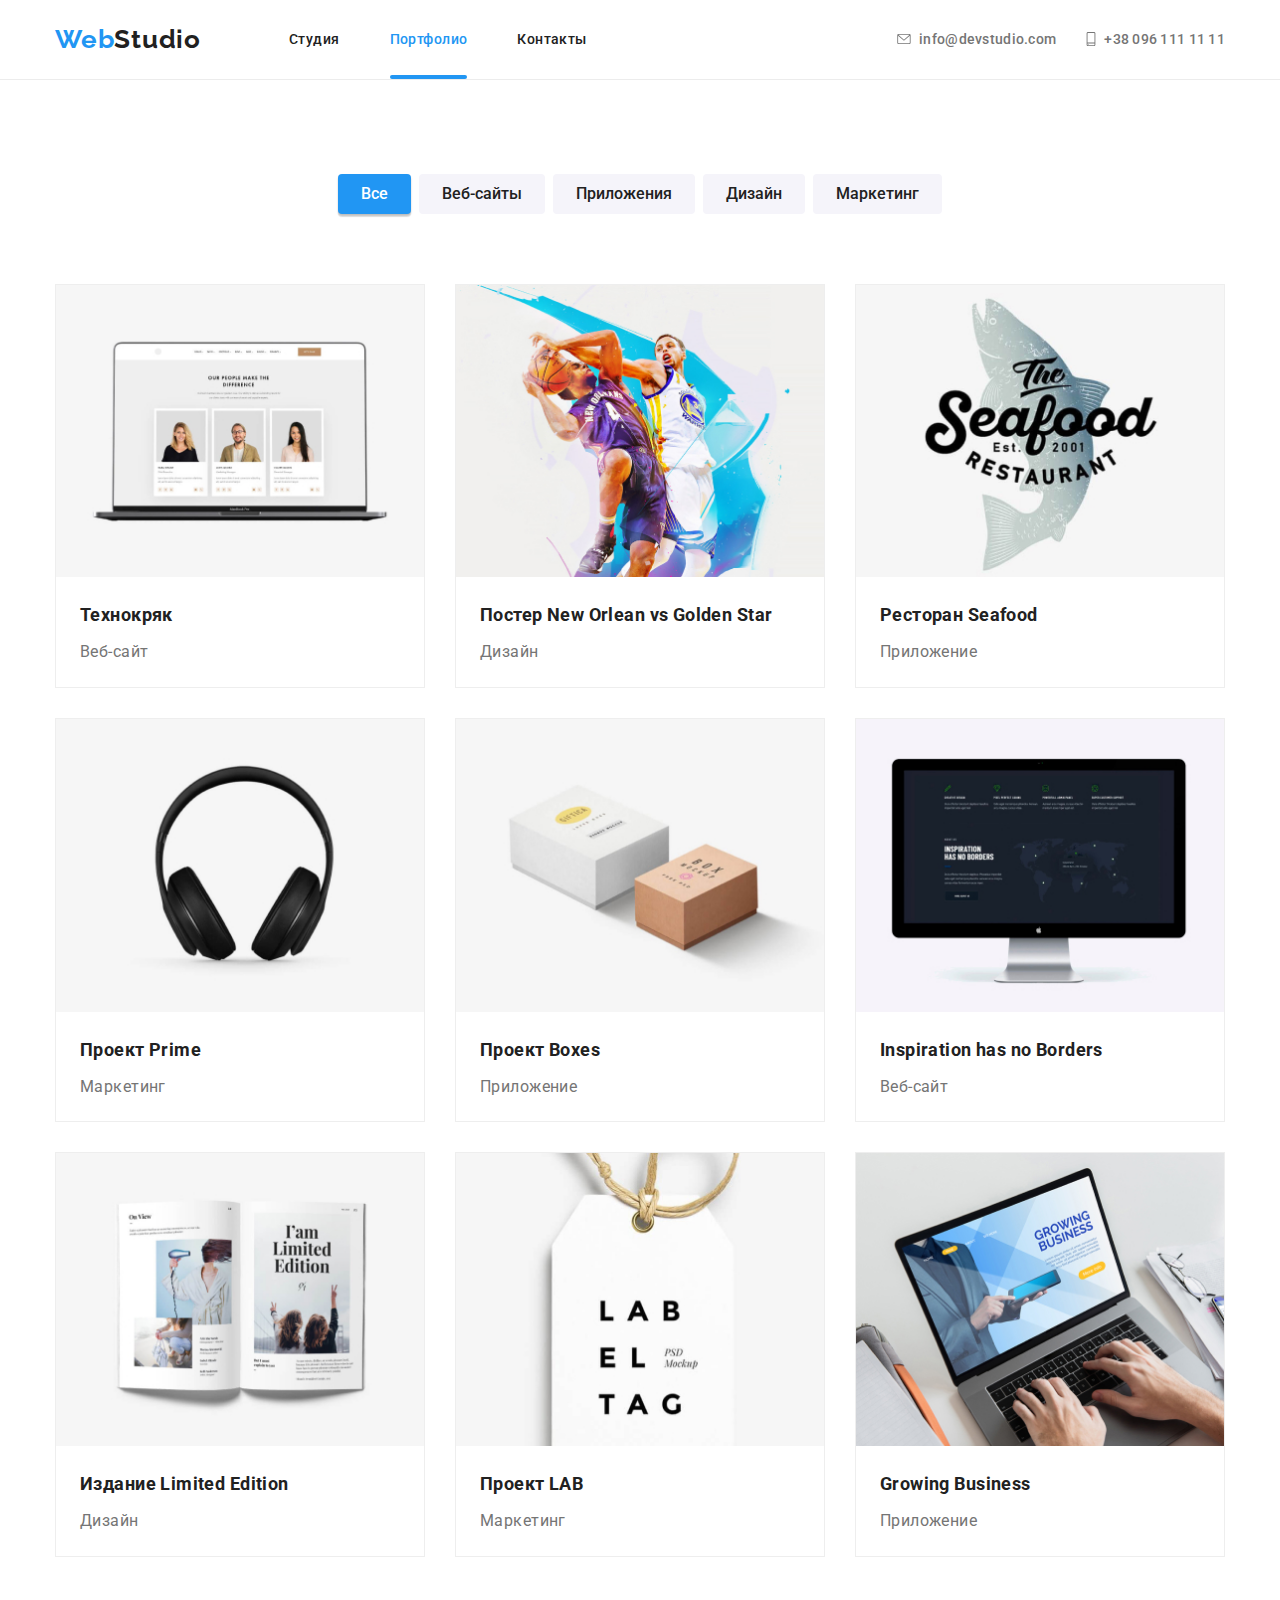
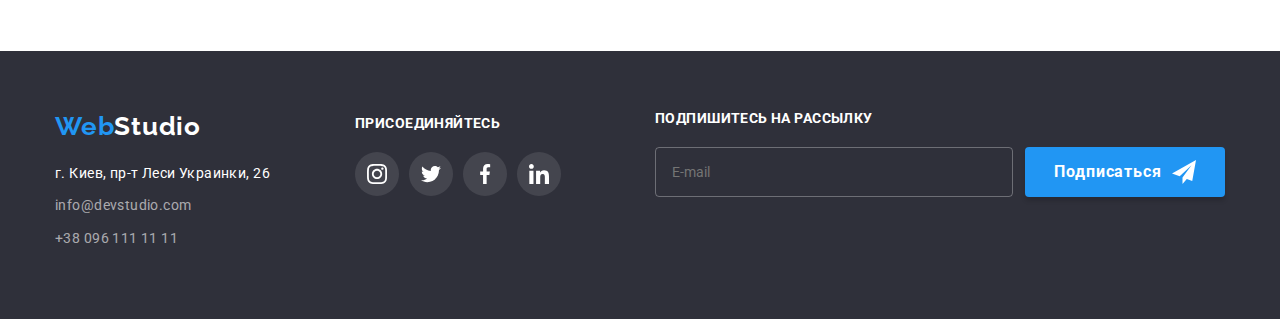
==== commit 73d669f1: "додала скрипт у портфоліо" ====
--- a/portfolio.html
+++ b/portfolio.html
@@ -148,7 +148,7 @@
                                     <img srcset="
                                     ./image/portfolio/img3.jpg 1x,
                                     ./image/portfolio/img@2x3.jpg 2x
-                                    "v
+                                    "
                                     src="./image/portfolio/img3.jpg" 
                                     alt="2 человек играют баскетбол"> 
                                 </div>
@@ -379,7 +379,7 @@
         
         
         </footer>
-        
+    <script src="./js/menu.js"></script>
     
 </body>
 
--- a/css/main.min.css
+++ b/css/main.min.css
@@ -1,3 +1,3 @@
 /*! modern-normalize v1.0.0 | MIT License | https://github.com/sindresorhus/modern-normalize */*,*::before,*::after{-webkit-box-sizing:border-box;box-sizing:border-box}:root{-moz-tab-size:4;-o-tab-size:4;tab-size:4}html{line-height:1.15;-webkit-text-size-adjust:100%}body{margin:0}body{font-family:system-ui,-apple-system,"Segoe UI",Roboto,Helvetica,Arial,sans-serif,"Apple Color Emoji","Segoe UI Emoji"}hr{height:0;color:inherit}abbr[title]{-webkit-text-decoration:underline dotted;text-decoration:underline dotted}b,strong{font-weight:bolder}code,kbd,samp,pre{font-family:ui-monospace, SFMono-Regular, Consolas, "Liberation Mono", Menlo,- monospace;font-size:1em}small{font-size:80%}sub,sup{font-size:75%;line-height:0;position:relative;vertical-align:baseline}sub{bottom:-0.25em}sup{top:-0.5em}table{text-indent:0;border-color:inherit}button,input,optgroup,select,textarea{font-family:inherit;font-size:100%;line-height:1.15;margin:0}button,select{text-transform:none}button,[type="button"],[type="reset"],[type="submit"]{-webkit-appearance:button}::-moz-focus-inner{border-style:none;padding:0}:-moz-focusring{outline:1px dotted ButtonText}:-moz-ui-invalid{box-shadow:none}legend{padding:0}progress{vertical-align:baseline}::-webkit-inner-spin-button,::-webkit-outer-spin-button{height:auto}[type="search"]{-webkit-appearance:textfield;outline-offset:-2px}::-webkit-search-decoration{-webkit-appearance:none}::-webkit-file-upload-button{-webkit-appearance:button;font:inherit}summary{display:list-item}html{-webkit-box-sizing:border-box;box-sizing:border-box}*,*::after,*::before{-webkit-box-sizing:inherit;box-sizing:inherit}h1,h2,h3,h4,h5,h6,p{margin:0;padding:0}ul{padding:0;margin:0;list-style:none}a{text-decoration:none;color:inherit}img{display:block;width:100%;height:auto}h2{font-weight:700;font-size:28px;line-height:1.17;text-align:center;color:#212121;padding:0;margin-bottom:30px}@media screen and (min-width: 1200px){h2{margin-bottom:50px;font-size:36px;line-height:1.16}}h3{margin-top:30px;margin-bottom:10px;font-family:"Roboto",sans-serif;font-weight:700;font-size:16px;line-height:1.14;letter-spacing:0.03em;text-transform:uppercase;color:#212121}body{margin:0;font-family:"Roboto",sans-serif;background-color:#fff;color:#757575;font-size:14px;line-height:1.71;letter-spacing:0.03em}.container{padding-left:15px;padding-right:15px;margin-left:auto;margin-right:auto}@media screen and (min-width: 480px){.container{width:480px}}@media screen and (min-width: 768px){.container{width:768px}}@media screen and (min-width: 1200px){.container{width:1200px}}.button-active--hero,.button-active--footer,.button-active--modal{font-weight:700;font-size:16px;line-height:1.87;letter-spacing:0.06em;border:1px solid transparent;border-radius:4px;background-color:#2196f3;color:#fff;-webkit-box-shadow:0px 4px 4px rgba(0,0,0,0.15);box-shadow:0px 4px 4px rgba(0,0,0,0.15);cursor:pointer;-webkit-transition-property:background-color;transition-property:background-color;-webkit-transition-duration:250ms;transition-duration:250ms;-webkit-transition-timing-function:cubic-bezier(0.4, 0, 0.2, 1);transition-timing-function:cubic-bezier(0.4, 0, 0.2, 1)}.title,.title-form{font-family:var(--main-font-family);font-weight:700;font-size:14px;line-height:1.14;text-transform:uppercase;margin-top:0;margin-bottom:20px;color:#ffffff}.visually-hidden{position:absolute !important;clip:rect(1px 1px 1px 1px);clip:rect(1px, 1px, 1px, 1px);padding:0 !important;border:0 !important;height:1px !important;width:1px !important;overflow:hidden}.header{margin-left:auto;margin-right:auto;background-color:#fff;border-bottom:1px solid #ececec}@media screen and (max-width: 767px){.header{width:480px;position:relative}}.header__section{margin-left:auto;margin-right:auto;display:-webkit-box;display:-ms-flexbox;display:flex;-webkit-box-align:center;-ms-flex-align:center;align-items:center}@media screen and (min-width: 1200px){.header__section{-webkit-box-pack:center;-ms-flex-pack:center;justify-content:center}}@media screen and (min-width: 768px){.header__section{padding-bottom:21px;padding-top:21px}}@media screen and (min-width: 1200px){.header__section{padding-bottom:24px;padding-top:24px}}@media screen and (max-width: 767px){.header__section{padding-top:15px;padding-left:15px;padding-bottom:15px;-webkit-box-pack:justify;-ms-flex-pack:justify;justify-content:space-between}}.header__logo{display:-webkit-inline-box;display:-ms-inline-flexbox;display:inline-flex;font-family:"Raleway", sans-serif;font-weight:700;font-size:26px;line-height:1.19;letter-spacing:0.03em;color:#212121}.header__logo-title{color:#2196f3}@media screen and (max-width: 767px){.header__box{width:100%;position:relative;display:none;background-color:#fff;position:absolute;top:0;left:0;padding:48px 40px}.header__box.is-open{display:block}}@media screen and (min-width: 768px){.header__box{display:-webkit-box;display:-ms-flexbox;display:flex;-webkit-box-align:center;-ms-flex-align:center;align-items:center;-webkit-box-pack:justify;-ms-flex-pack:justify;justify-content:space-between}}@media screen and (min-width: 768px){.nav{-webkit-transition-property:color;transition-property:color;-webkit-transition-duration:250ms;transition-duration:250ms;-webkit-transition-timing-function:cubic-bezier(0.4, 0, 0.2, 1);transition-timing-function:cubic-bezier(0.4, 0, 0.2, 1);display:-webkit-box;display:-ms-flexbox;display:flex;margin-right:84px}}@media screen and (max-width: 767px){.nav__set{display:block;margin-bottom:302px}}@media screen and (min-width: 768px){.nav__set{display:-webkit-inline-box;display:-ms-inline-flexbox;display:inline-flex;margin-left:88px}}@media screen and (max-width: 767px){.nav__set a{font-size:500px;font-size:40px;line-height:1.17;letter-spacing:0.02em;color:#212121}}@media screen and (min-width: 768px){.nav__set a{font-size:14px;font-weight:500;line-height:1.14;padding-top:32px;padding-bottom:32px;color:#212121}}@media screen and (max-width: 767px){.nav__item:not(:last-child){margin-bottom:32px}}@media screen and (min-width: 768px){.nav__item:not(:last-child){margin-right:50px}}@media screen and (min-width: 768px){.nav__set a+.nav__set a{margin-left:50px}}.nav__set a:hover,.nav__set a:focus{color:#2196f3}.nav__set .current{color:#2196f3}.nav__set .current{position:relative}@media screen and (min-width: 768px){.nav .current::after{content:"";display:block;position:absolute;left:0;bottom:0;width:100%;height:4px;background-color:#2196f3;border-radius:2px}}@media screen and (min-width: 768px){.auth{display:-webkit-box;display:-ms-flexbox;display:flex;-ms-flex-wrap:wrap;flex-wrap:wrap;font-family:var(--main-font-family);font-weight:500;font-size:12px;line-height:1.16;letter-spacing:0.02em;color:#212121}}@media screen and (min-width: 1200px){.auth__link{-webkit-transition-property:color;transition-property:color;-webkit-transition-duration:250ms;transition-duration:250ms;-webkit-transition-timing-function:cubic-bezier(0.4, 0, 0.2, 1);transition-timing-function:cubic-bezier(0.4, 0, 0.2, 1);display:-webkit-box;display:-ms-flexbox;display:flex;-webkit-box-align:center;-ms-flex-align:center;align-items:center;fill:#757575}}@media screen and (min-width: 768px) and (max-width: 1199px){.auth__item+.auth__item{margin-top:10px}}.auth__item{display:-webkit-box;display:-ms-flexbox;display:flex;-webkit-box-align:center;-ms-flex-align:center;align-items:center}@media screen and (min-width: 768px){.auth__icon--envelope{width:14px;height:10px;margin-right:8px}}@media screen and (min-width: 768px){.auth__icon--smartphone{width:10px;height:14px;margin-right:8px}}@media screen and (max-width: 767px){.auth{display:-webkit-box;display:-ms-flexbox;display:flex;-ms-flex-wrap:wrap;flex-wrap:wrap;-webkit-box-orient:vertical;-webkit-box-direction:reverse;-ms-flex-direction:column-reverse;flex-direction:column-reverse;font-size:34px;line-height:1.17;letter-spacing:0.02em;color:#2196f3}}@media screen and (max-width: 767px){.auth__item:not(:last-child){color:#757575;font-size:24px;line-height:1.16;letter-spacing:0.02em;margin-top:32px}}@media screen and (min-width: 768px){.auth__nav-icon{display:-webkit-inline-box;display:-ms-inline-flexbox;display:inline-flex;font-family:Roboto;font-style:normal;font-weight:500;font-size:12px;line-height:14px;letter-spacing:0.02em;color:#757575}}.auth__nav-icon:hover,.auth__nav-icon:focus{color:#2196f3}@media screen and (max-width: 767px){.auth .auth__icon--smartphone,.auth .auth__icon--envelope{display:none}}.auth__link:hover .auth__icon--envelope,.auth__link:focus .auth__icon--envelope{fill:#2196f3}.auth__link:hover .auth__icon--smartphone,.auth__link:focus .auth__icon--smartphone{fill:#2196f3}@media screen and (min-width: 1200px){.auth__icon{-webkit-transition-property:color;transition-property:color;-webkit-transition-duration:250ms;transition-duration:250ms;-webkit-transition-timing-function:cubic-bezier(0.4, 0, 0.2, 1);transition-timing-function:cubic-bezier(0.4, 0, 0.2, 1);margin-right:10px}}@media screen and (min-width: 1200px){.auth__nav-icon{font-size:14px;display:-webkit-inline-box;display:-ms-inline-flexbox;display:inline-flex;-webkit-box-align:center;-ms-flex-align:center;align-items:center}}@media screen and (min-width: 1200px){.auth__item+.auth__item{margin-left:30px}}@media screen and (max-width: 767px){.social-list{display:-webkit-box;display:-ms-flexbox;display:flex;-webkit-box-align:center;-ms-flex-align:center;align-items:center;-webkit-box-pack:center;-ms-flex-pack:center;justify-content:center;margin-top:64px;font-weight:500;font-size:18px;line-height:1.22;letter-spacing:0.02em;color:#2196f3}.social-list__item+.social-list__item::before{content:"";width:22px;height:0px;border:1px solid rgba(33,33,33,0.2);-webkit-transform:rotate(90deg);transform:rotate(90deg);margin-left:10px;margin-right:10px}}@media screen and (min-width: 768px){.social-list{display:none}}.menu-button{position:absolute;top:10px;right:15px;width:40px;height:40px;display:-webkit-inline-box;display:-ms-inline-flexbox;display:inline-flex;-webkit-box-pack:center;-ms-flex-pack:center;justify-content:center;-webkit-box-align:center;-ms-flex-align:center;align-items:center;margin:0;padding:0;border:none;background-color:transparent}.menu-button__close,.menu-button__menu{fill:#212121}.menu-button__close{display:none}.menu-button.is-open .menu-button__close{display:block}.menu-button.is-open .menu-button__menu{display:none}.menu-button.__close{z-index:100}.menu-button:hover .menu-button__close,.menu-button:focus .menu-button__menu{fill:#2196f3}@media screen and (min-width: 768px){.menu-button{display:none}}.overlay{max-width:1600px;height:600px;margin-left:auto;margin-right:auto;background-repeat:no-repeat;background-position:center;background-color:#c4c4c4;background-size:cover}@media screen and (max-width: 768px){.overlay{background-image:-webkit-gradient(linear, left top, right top, from(rgba(47,48,58,0.4)), to(rgba(47,48,58,0.4))),url("/image/main/hero/hero-img.jpg");background-image:linear-gradient(to right, rgba(47,48,58,0.4), rgba(47,48,58,0.4)),url("/image/main/hero/hero-img.jpg")}}@media screen and (max-width: 768px) and (min-device-pixel-ratio: 2), screen and (max-width: 768px) and (-webkit-min-device-pixel-ratio: 2), screen and (max-width: 768px) and (min-resolution: 192dpi), screen and (max-width: 768px) and (min-resolution: 2dppx){.overlay{background-image:-webkit-gradient(linear, left top, right top, from(rgba(47,48,58,0.4)), to(rgba(47,48,58,0.4))),url("/image/main/hero/hero-img@2x.jpg");background-image:linear-gradient(to right, rgba(47,48,58,0.4), rgba(47,48,58,0.4)),url("/image/main/hero/hero-img@2x.jpg")}}@media screen and (min-width: 768px){.overlay{background-image:-webkit-gradient(linear, left top, right top, from(rgba(47,48,58,0.4)), to(rgba(47,48,58,0.4))),url("/image/main/hero/hero-imgtablet.jpg");background-image:linear-gradient(to right, rgba(47,48,58,0.4), rgba(47,48,58,0.4)),url("/image/main/hero/hero-imgtablet.jpg")}}@media screen and (min-width: 768px) and (min-device-pixel-ratio: 2), screen and (min-width: 768px) and (-webkit-min-device-pixel-ratio: 2), screen and (min-width: 768px) and (min-resolution: 192dpi), screen and (min-width: 768px) and (min-resolution: 2dppx){.overlay{background-image:-webkit-gradient(linear, left top, right top, from(rgba(47,48,58,0.4)), to(rgba(47,48,58,0.4))),url("/image/main/hero/hero-img@tablet2x.jpg");background-image:linear-gradient(to right, rgba(47,48,58,0.4), rgba(47,48,58,0.4)),url("/image/main/hero/hero-img@tablet2x.jpg")}}@media screen and (min-width: 1200px){.overlay{background-image:-webkit-gradient(linear, left top, right top, from(rgba(47,48,58,0.4)), to(rgba(47,48,58,0.4))),url("/image/main/hero/Imgdesktop.jpg");background-image:linear-gradient(to right, rgba(47,48,58,0.4), rgba(47,48,58,0.4)),url("/image/main/hero/Imgdesktop.jpg")}}@media screen and (min-width: 1200px) and (min-device-pixel-ratio: 2), screen and (min-width: 1200px) and (-webkit-min-device-pixel-ratio: 2), screen and (min-width: 1200px) and (min-resolution: 192dpi), screen and (min-width: 1200px) and (min-resolution: 2dppx){.overlay{background-image:-webkit-gradient(linear, left top, right top, from(rgba(47,48,58,0.4)), to(rgba(47,48,58,0.4))),url("/image/main/hero/Img@desktop2x.jpg");background-image:linear-gradient(to right, rgba(47,48,58,0.4), rgba(47,48,58,0.4)),url("/image/main/hero/Img@desktop2x.jpg")}}@media screen and (max-width: 1199px){.overlay{height:400px}}.hero{text-align:center;padding-top:118px;padding-bottom:118px;background-color:#2f303a}@media screen and (min-width: 1200px){.hero{padding-top:200px;padding-bottom:200px}}.hero__title{color:#fff;font-family:"Roboto",sans-serif;text-align:center;font-weight:900;letter-spacing:0.06em;text-transform:uppercase;margin-bottom:30px;max-width:696px;margin:0 auto;margin-bottom:30px}@media screen and (max-width: 1199px){.hero__title{font-size:26px;line-height:1.62}}@media screen and (min-width: 1200px){.hero__title{font-size:44px;line-height:1.36}}.button-active--hero{width:200px;height:50px}.button-active--hero:hover{background-color:#188ce8}.benefits{padding-top:60px;padding-bottom:60px}@media screen and (min-width: 1200px){.benefits{padding-top:94px;padding-bottom:94px}}.benefits__icon{display:-webkit-box;display:-ms-flexbox;display:flex;-webkit-box-align:center;-ms-flex-align:center;align-items:center;-webkit-box-pack:center;-ms-flex-pack:center;justify-content:center;width:100%;height:120px;background-color:#f5f4fa;border-radius:4px}.benefits__list{display:-webkit-box;display:-ms-flexbox;display:flex;-ms-flex-wrap:wrap;flex-wrap:wrap;min-width:270px;margin-bottom:94px;margin:0;padding:0;font-family:"Roboto",sans-serif;font-size:14px;line-height:1.71;letter-spacing:0.03em;color:#757575}@media screen and (min-width: 768px){.benefits__list{margin:-15px}}@media screen and (min-width: 768px){.benefits__item{-ms-flex-preferred-size:calc((100% - 4 * 15px) / 2);flex-basis:calc((100% - 4 * 15px) / 2);margin:15px}}@media screen and (min-width: 1200px){.benefits__item{-ms-flex-preferred-size:calc((100% - 8 * 15px) / 4);flex-basis:calc((100% - 8 * 15px) / 4)}}.work{padding-top:0;padding-bottom:94px}@media screen and (max-width: 1199px){.work{display:none}}.work__item{display:-webkit-box;display:-ms-flexbox;display:flex;-webkit-box-pack:justify;-ms-flex-pack:justify;justify-content:space-between;margin:0;padding:0}.work__list:not(:last-child){margin-right:30px}.work__thumb{position:relative}.work__description{display:-webkit-box;display:-ms-flexbox;display:flex;-webkit-box-align:center;-ms-flex-align:center;align-items:center;-webkit-box-pack:center;-ms-flex-pack:center;justify-content:center;position:absolute;bottom:0;left:0;width:370px;height:70px;background-color:rgba(47,48,58,0.8);font-weight:700;font-size:14px;line-height:1.14;text-align:center;text-transform:uppercase;color:#fff;margin:0}.description h3{font-weight:500;font-size:16px;line-height:1.18;text-align:center;color:#212121}.teammembers{background-color:#f5f4fa;text-align:center;padding:60px 0;margin-bottom:0}@media screen and (min-width: 1200px){.teammembers{padding-top:94px;padding-bottom:94px}}.teammembers__list{display:-webkit-box;display:-ms-flexbox;display:flex;-ms-flex-wrap:wrap;flex-wrap:wrap;margin:-15px}.teammembers__item{background-color:#fff;border-radius:0px 0px 4px 4px;-webkit-box-shadow:0px 1px 3px rgba(0,0,0,0.12),0px 1px 1px rgba(0,0,0,0.14),0px 2px 1px rgba(0,0,0,0.2);box-shadow:0px 1px 3px rgba(0,0,0,0.12),0px 1px 1px rgba(0,0,0,0.14),0px 2px 1px rgba(0,0,0,0.2)}@media screen and (min-width: 768px){.teammembers__item{-ms-flex-preferred-size:calc((100% - 4 * 15px) / 2);flex-basis:calc((100% - 4 * 15px) / 2);margin:15px}}@media screen and (min-width: 1200px){.teammembers__item{-ms-flex-preferred-size:calc((100% - 8 * 15px) / 4);flex-basis:calc((100% - 8 * 15px) / 4)}}@media screen and (max-width: 767px){.teammembers__item+.teammembers__item{margin-top:30px}}.teammembers__item p{font-size:16px;line-height:1.18;text-align:center;margin-bottom:16px}.teammembers__description{display:block;padding:30px 0}.teammembers__description h3{margin-bottom:10px}.social-icons{display:-webkit-inline-box;display:-ms-inline-flexbox;display:inline-flex}.social-icons__svg{-webkit-transition-property:color;transition-property:color;-webkit-transition-duration:250ms;transition-duration:250ms;-webkit-transition-timing-function:cubic-bezier(0.4, 0, 0.2, 1);transition-timing-function:cubic-bezier(0.4, 0, 0.2, 1);width:20px;height:20px;fill:#afb1b8}.social-icons__link:hover .social-icons__svg,.social-icons__link:focus .social-icons__svg{fill:#ffffff}.social-icons__link:hover,.social-icons__link:focus{background-color:#2196f3}.social-icons__link{-webkit-transition-property:background-color;transition-property:background-color;-webkit-transition-duration:250ms;transition-duration:250ms;-webkit-transition-timing-function:cubic-bezier(0.4, 0, 0.2, 1);transition-timing-function:cubic-bezier(0.4, 0, 0.2, 1);display:-webkit-box;display:-ms-flexbox;display:flex;-webkit-box-align:center;-ms-flex-align:center;align-items:center;-webkit-box-pack:center;-ms-flex-pack:center;justify-content:center;background-color:#ffffff;width:44px;height:44px;border-radius:50%}.social-icons__item+.social-icons__item{margin-left:10px}.clients{padding-top:60px;padding-bottom:60px}@media screen and (min-width: 1200px){.clients{padding:94px 0}}.clients__list{display:-webkit-inline-box;display:-ms-inline-flexbox;display:inline-flex;-ms-flex-wrap:wrap;flex-wrap:wrap;margin:-15px;padding:0}.clients__item{display:-webkit-box;display:-ms-flexbox;display:flex;-webkit-box-align:center;-ms-flex-align:center;align-items:center;-webkit-box-pack:center;-ms-flex-pack:center;justify-content:center;-ms-flex-wrap:wrap;flex-wrap:wrap}@media screen and (max-width: 767px){.clients__item{-ms-flex-preferred-size:calc((100% - 4 * 15px) / 2);flex-basis:calc((100% - 4 * 15px) / 2);margin:15px}}@media screen and (min-width: 768px){.clients__item{-ms-flex-preferred-size:calc((100% - 6 * 15px) / 3);flex-basis:calc((100% - 6 * 15px) / 3);margin:15px}}@media screen and (min-width: 1200px){.clients__item{-ms-flex-preferred-size:calc((100% - 12 * 15px) / 6);flex-basis:calc((100% - 12 * 15px) / 6)}}.clients__svg{-webkit-transition-property:color;transition-property:color;-webkit-transition-duration:250ms;transition-duration:250ms;-webkit-transition-timing-function:cubic-bezier(0.4, 0, 0.2, 1);transition-timing-function:cubic-bezier(0.4, 0, 0.2, 1);fill:#afb1b8}.clients__link{display:-webkit-box;display:-ms-flexbox;display:flex;-webkit-box-align:center;-ms-flex-align:center;align-items:center;-webkit-box-pack:center;-ms-flex-pack:center;justify-content:center;-webkit-transition-property:color;transition-property:color;-webkit-transition-duration:250ms;transition-duration:250ms;-webkit-transition-timing-function:cubic-bezier(0.4, 0, 0.2, 1);transition-timing-function:cubic-bezier(0.4, 0, 0.2, 1);border:1px solid #afb1b8;border-radius:4px;width:170px;height:90px}.clients__link:hover .clients__svg,.clients__link:focus .clients__svg{fill:#2196f3}.clients__link:hover,.clients__link:focus{border:1px solid #2196f3}.footer{padding:60px 0;background-color:#2f303a;margin:0}@media screen and (min-width: 768px) and (max-width: 1199px){.footer__container{display:-webkit-box;display:-ms-flexbox;display:flex;-ms-flex-wrap:wrap;flex-wrap:wrap;-webkit-box-pack:center;-ms-flex-pack:center;justify-content:center}}@media screen and (min-width: 1200px){.footer__container{display:-webkit-box;display:-ms-flexbox;display:flex;-webkit-box-pack:justify;-ms-flex-pack:justify;justify-content:space-between}}@media screen and (max-width: 767px){.footer__widget{text-align:center}}@media screen and (min-width: 768px){.footer__widget{-ms-flex-preferred-size:calc(100% / 2);flex-basis:calc(100% / 2);text-align:center}}@media screen and (min-width: 1200px){.footer__widget{-ms-flex-preferred-size:calc((50% - 45px) / 2);flex-basis:calc((50% - 45px) / 2)}}.footer__widget__widget:last-child{-ms-flex-preferred-size:calc(50% - 15px);flex-basis:calc(50% - 15px)}@media screen and (min-width: 1200px){.footer-nav{text-align:left}}@media screen and (min-width: 768px) and (max-width: 1199px){.footer-nav{margin-bottom:60px}}.footer-nav__item{color:#fff}.footer-nav__address-text{font-family:"Roboto",sans-serif;font-weight:400;font-style:normal;font-size:14px;line-height:1.71;letter-spacing:0.03em;color:#fff}.footer-nav__link{font-family:"Roboto",sans-serif;font-size:14px;line-height:1.71;color:#fff}@media screen and (min-width: 1200px){.footer-nav__link{margin-bottom:9px}}.footer-nav__list .mail__item{margin-bottom:9px}.footer-nav__list{display:block;padding:0;margin-top:8px}@media screen and (min-width: 1200px){.footer-nav__list{margin-bottom:9px}}@media screen and (max-width: 767px){.footer-nav__list{text-align:center}}.footer-nav__list a{color:rgba(255,255,255,0.6)}.mail{margin-bottom:8px}@media screen and (min-width: 1200px){.mail{margin-bottom:9px}}.footer-logo{display:-webkit-inline-box;display:-ms-inline-flexbox;display:inline-flex;font-family:"Raleway", sans-serif;font-weight:700;font-size:26px;line-height:1.19;letter-spacing:0.03em;color:#fff;margin-bottom:20px}.footer-logo__title{color:#2196f3}.social,.footer-form{padding-top:12px}.social-icons__link{-webkit-transition-property:background-color;transition-property:background-color;-webkit-transition-duration:250ms;transition-duration:250ms;-webkit-transition-timing-function:cubic-bezier(0.4, 0, 0.2, 1);transition-timing-function:cubic-bezier(0.4, 0, 0.2, 1);background-color:rgba(255,255,255,0.1)}.social-icons__link:hover,.social-icons:focus{background-color:#2196f3}.social{padding:5px 0 0 0}@media screen and (max-width: 767px){.social{margin-top:60px;margin-bottom:60px}}.social .title-icons{margin:0 0 20px 0;padding:0;color:#fff}.social-icons__svg--footer{fill:#fff}.footer-form{padding:0}@media screen and (min-width: 1200px){.footer-form{text-align:left}}@media screen and (max-width: 1199px){.footer-form{text-align:center;display:block}}.footer-form__field{display:block}@media scree and (max-width: 1199px){.footer-form__field{width:130px}}@media screen and (min-width: 1200px){.footer-form__field{display:-webkit-box;display:-ms-flexbox;display:flex}}.footer-form__mail{border:1px solid rgba(255,255,255,0.3);padding-bottom:15px;padding-top:15px;padding-left:16px;border-radius:4px;background-color:transparent;color:rgba(255,255,255,0.6)}@media screen and (min-width: 1200px){.footer-form__mail{margin-right:12px;width:358px}}@media screen and (max-width: 1199px){.footer-form__mail{margin-bottom:20px;width:450px}}.footer-form__svg{margin-left:10px}.button-active--footer{display:-webkit-inline-box;display:-ms-inline-flexbox;display:inline-flex;-webkit-box-align:center;-ms-flex-align:center;align-items:center;-webkit-box-pack:center;-ms-flex-pack:center;justify-content:center;min-width:200px;min-height:50px}.button-active--footer:hover{background-color:#188ce8}.backdrop{-webkit-transition-property:opacity;transition-property:opacity;-webkit-transition-duration:250ms;transition-duration:250ms;-webkit-transition-timing-function:cubic-bezier(0.4, 0, 0.2, 1);transition-timing-function:cubic-bezier(0.4, 0, 0.2, 1);position:fixed;top:0;left:0;width:100%;height:100%;background-color:rgba(0,0,0,0.2);opacity:1}.backdrop.is-hidden{opacity:0;visibility:hidden;pointer-events:none}.modal{position:absolute;width:450px;height:609px;top:50%;left:50%;-webkit-transform:translate(-50%, -50%);transform:translate(-50%, -50%);background-color:#fff;-webkit-box-shadow:0px 1px 3px rgba(0,0,0,0.12),0px 1px 1px rgba(0,0,0,0.14),0px 2px 1px rgba(0,0,0,0.2);box-shadow:0px 1px 3px rgba(0,0,0,0.12),0px 1px 1px rgba(0,0,0,0.14),0px 2px 1px rgba(0,0,0,0.2);border-radius:4px}@media screen and (min-width: 1200px){.modal{width:528px;height:581px}}.modal__icon{display:block;text-align:center}.modal__button{display:-webkit-box;display:-ms-flexbox;display:flex;-webkit-box-align:center;-ms-flex-align:center;align-items:center;-webkit-box-pack:center;-ms-flex-pack:center;justify-content:center;position:absolute;top:8px;right:8px;width:30px;height:30px;background:transparent;border:1px solid rgba(0,0,0,0.1);border-radius:50%;padding:0;cursor:pointer}.modal__button:hover{fill:#2196f3}.modal__form{height:100%;display:-webkit-box;display:-ms-flexbox;display:flex;-webkit-box-orient:vertical;-webkit-box-direction:normal;-ms-flex-direction:column;flex-direction:column;-webkit-box-pack:center;-ms-flex-pack:center;justify-content:center;padding:40px}.modal__form h2{font-weight:700;font-size:20px;line-height:1.5;text-align:center;color:#212121;margin-bottom:12px}@media screen and (min-height: 1200px){.modal__form h2{line-height:1.15}}.form--comment{width:100%;height:120px}.form{-webkit-transition-property:fill;transition-property:fill;-webkit-transition-duration:250ms;transition-duration:250ms;-webkit-transition-timing-function:cubic-bezier(0.4, 0, 0.2, 1);transition-timing-function:cubic-bezier(0.4, 0, 0.2, 1);display:-webkit-box;display:-ms-flexbox;display:flex;-webkit-box-orient:vertical;-webkit-box-direction:normal;-ms-flex-direction:column;flex-direction:column}.form+.form{margin-top:10px}.form__item{position:relative}.form:focus-within{fill:#2196f3}.form__input:focus-within{outline:none;border-color:#2196f3;cursor:pointer}.form__icon{position:absolute;top:50%;left:12px;-webkit-transform:translateY(-50%);transform:translateY(-50%)}.form__input{border:1px solid border;border:1px solid rgba(33,33,33,0.2);height:40px;width:100%;padding-left:42px;border-radius:4px}.form__label{display:-webkit-box;display:-ms-flexbox;display:flex;-webkit-box-align:center;-ms-flex-align:center;align-items:center;font-size:12px;line-height:1.16;margin-bottom:4px}@media screen and (min-width: 1200px){.form__label{font-size:14px;line-height:1.71}}.text-input:focus-within{outline:none;border-color:#2196f3;margin-bottom:0}.text-input::-webkit-input-placeholder{font-size:12px;line-height:1.16;letter-spacing:0.01em;color:rgba(117,117,117,0.5)}.text-input:-ms-input-placeholder{font-size:12px;line-height:1.16;letter-spacing:0.01em;color:rgba(117,117,117,0.5)}.text-input::-ms-input-placeholder{font-size:12px;line-height:1.16;letter-spacing:0.01em;color:rgba(117,117,117,0.5)}.text-input::placeholder{font-size:12px;line-height:1.16;letter-spacing:0.01em;color:rgba(117,117,117,0.5)}.text-input{padding:12px 16px;border:1px solid rgba(33,33,33,0.2);resize:none;border-radius:4px}.agreement{display:-webkit-box;display:-ms-flexbox;display:flex;-webkit-box-align:center;-ms-flex-align:center;align-items:center;-webkit-box-pack:center;-ms-flex-pack:center;justify-content:center;margin-bottom:31px;margin-top:20px}@media screen and (min-width: 1200px){.agreement{margin-bottom:30px}}.agreement__checkbox{background-color:#7e61e7;width:16px;height:15px}.agreement__contract{color:#2196f3;text-decoration:underline}.agreement__icon{display:inline-block;width:16px;height:15px;border:2px solid #212121;border-radius:4px;margin-right:8px}.agreement__checkbox:checked+.agreement__icon{border-color:#2196f3;background-color:#2196f3;background-image:url("../image/icon/check.svg");background-size:contain;background-origin:border-box}.button-active--modal{padding:10px 56px;margin-right:auto;margin-left:auto;min-width:200px;min-height:50px}.button-active--modal:hover{background-color:#188ce8}.portfolio-section{background-color:#fff;padding:94px 0}.filters-list{display:-webkit-box;display:-ms-flexbox;display:flex;-ms-flex-wrap:wrap;flex-wrap:wrap;-webkit-box-pack:left;-ms-flex-pack:left;justify-content:left;margin:0 0 50px 0;padding:0}@media screen and (min-width: 768px){.filters-list{-webkit-box-pack:center;-ms-flex-pack:center;justify-content:center}}.filters-list__button{border:1px solid rgba(0,0,0,0);border-radius:4px;padding:6px 22px;background-color:#f5f4fa;font-family:"Roboto",sans-serif;font-weight:500;font-size:16px;line-height:1.62;color:#212121;cursor:pointer}.filters-list__item{padding:0}.filters-list__item:not(:last-child){padding-right:8px}@media screen and (max-width: 767px){.filters-list__item:nth-child(n+4){margin-top:15px}}.filters-list__button{-webkit-transition-property:background-color;transition-property:background-color;-webkit-transition-duration:250ms;transition-duration:250ms;-webkit-transition-timing-function:cubic-bezier(0.4, 0, 0.2, 1);transition-timing-function:cubic-bezier(0.4, 0, 0.2, 1)}.filters-list__button.current,.filters-list__button.active,.filters-list__button:hover,.filters-list__button:focus{color:#fff;background-color:#2196f3;-webkit-box-shadow:0px 3px 1px rgba(0,0,0,0.1),0px 1px 2px rgba(0,0,0,0.08),0px 2px 2px rgba(0,0,0,0.12);box-shadow:0px 3px 1px rgba(0,0,0,0.1),0px 1px 2px rgba(0,0,0,0.08),0px 2px 2px rgba(0,0,0,0.12)}h1{font-weight:700;font-size:36px;line-height:1.16;text-align:center;color:#212121}@media screen and (min-width: 768px){.menu{display:-webkit-box;display:-ms-flexbox;display:flex;-ms-flex-wrap:wrap;flex-wrap:wrap;margin-left:-30px;margin-top:-30px;padding:0}}.menu__item{margin-left:30px;margin-top:30px;border:1px solid #eeeeee}@media screen and (min-width: 768px){.menu__item{-ms-flex-preferred-size:calc((100% - 60px) / 2);flex-basis:calc((100% - 60px) / 2)}}@media screen and (min-width: 1200px){.menu__item{-ms-flex-preferred-size:calc((100% - 90px) / 3);flex-basis:calc((100% - 90px) / 3)}}.menu__item .menu__img{display:block;margin:0}.menu__img:hover .thumb__overlay,.menu__img:focus .thumb__overlay{background-color:#2196f3;-webkit-transform:translateY(0);transform:translateY(0)}.menu__item:hover,.menu__item:focus{-webkit-box-shadow:0px 1px 1px rgba(0,0,0,0.12),0px 4px 4px rgba(0,0,0,0.06),1px 4px 6px rgba(0,0,0,0.16);box-shadow:0px 1px 1px rgba(0,0,0,0.12),0px 4px 4px rgba(0,0,0,0.06),1px 4px 6px rgba(0,0,0,0.16)}.note{border-bottom:none;padding:20px 24px}.note h2{text-align:left;font-weight:700;font-size:18px;line-height:2;color:#212121;padding-bottom:0;margin-bottom:4px}.note__item{font-family:"Roboto",sans-serif;font-size:16px;line-height:1.87;color:#757575}.thumb{position:relative;overflow:hidden}.thumb__overlay{display:-webkit-box;display:-ms-flexbox;display:flex;-webkit-box-align:center;-ms-flex-align:center;align-items:center;-webkit-box-pack:center;-ms-flex-pack:center;justify-content:center;-webkit-transition-property:-webkit-transform;transition-property:-webkit-transform;transition-property:transform;transition-property:transform, -webkit-transform;-webkit-transition-duration:250ms;transition-duration:250ms;-webkit-transition-timing-function:cubic-bezier(0.4, 0, 0.2, 1);transition-timing-function:cubic-bezier(0.4, 0, 0.2, 1);-webkit-transition-property:background-color;transition-property:background-color;transition-duration:250ms;transition-timing-function:cubic-bezier(0.4, 0, 0.2, 1);position:absolute;top:0;left:0;width:100%;height:100%;-webkit-transform:translateY(100%);transform:translateY(100%)}.thumb__text{width:322px;font-size:18px;line-height:1.56;color:#fff}
+ monospace;font-size:1em}small{font-size:80%}sub,sup{font-size:75%;line-height:0;position:relative;vertical-align:baseline}sub{bottom:-0.25em}sup{top:-0.5em}table{text-indent:0;border-color:inherit}button,input,optgroup,select,textarea{font-family:inherit;font-size:100%;line-height:1.15;margin:0}button,select{text-transform:none}button,[type="button"],[type="reset"],[type="submit"]{-webkit-appearance:button}::-moz-focus-inner{border-style:none;padding:0}:-moz-focusring{outline:1px dotted ButtonText}:-moz-ui-invalid{box-shadow:none}legend{padding:0}progress{vertical-align:baseline}::-webkit-inner-spin-button,::-webkit-outer-spin-button{height:auto}[type="search"]{-webkit-appearance:textfield;outline-offset:-2px}::-webkit-search-decoration{-webkit-appearance:none}::-webkit-file-upload-button{-webkit-appearance:button;font:inherit}summary{display:list-item}html{-webkit-box-sizing:border-box;box-sizing:border-box}*,*::after,*::before{-webkit-box-sizing:inherit;box-sizing:inherit}h1,h2,h3,h4,h5,h6,p{margin:0;padding:0}ul{padding:0;margin:0;list-style:none}a{text-decoration:none;color:inherit}img{display:block;width:100%;height:auto}h2{font-weight:700;font-size:28px;line-height:1.17;text-align:center;color:#212121;padding:0;margin-bottom:30px}@media screen and (min-width: 1200px){h2{margin-bottom:50px;font-size:36px;line-height:1.16}}h3{margin-top:30px;margin-bottom:10px;font-family:"Roboto",sans-serif;font-weight:700;font-size:14px;line-height:1.14;letter-spacing:0.03em;text-transform:uppercase;color:#212121}body{margin:0;font-family:"Roboto",sans-serif;background-color:#fff;color:#757575;font-size:14px;line-height:1.71;letter-spacing:0.03em}.container{padding-left:15px;padding-right:15px;margin-left:auto;margin-right:auto}@media screen and (min-width: 480px){.container{width:480px}}@media screen and (min-width: 768px){.container{width:768px}}@media screen and (min-width: 1200px){.container{width:1200px}}.button-active--hero,.button-active--footer,.button-active--modal{font-weight:700;font-size:16px;line-height:1.87;letter-spacing:0.06em;border:1px solid transparent;border-radius:4px;background-color:#2196f3;color:#fff;-webkit-box-shadow:0px 4px 4px rgba(0,0,0,0.15);box-shadow:0px 4px 4px rgba(0,0,0,0.15);cursor:pointer;-webkit-transition-property:background-color;transition-property:background-color;-webkit-transition-duration:250ms;transition-duration:250ms;-webkit-transition-timing-function:cubic-bezier(0.4, 0, 0.2, 1);transition-timing-function:cubic-bezier(0.4, 0, 0.2, 1)}.title,.title-form{font-family:var(--main-font-family);font-weight:700;font-size:14px;line-height:1.14;text-transform:uppercase;margin-top:0;margin-bottom:20px;color:#ffffff}.visually-hidden{position:absolute !important;clip:rect(1px 1px 1px 1px);clip:rect(1px, 1px, 1px, 1px);padding:0 !important;border:0 !important;height:1px !important;width:1px !important;overflow:hidden}.header{margin-left:auto;margin-right:auto;background-color:#fff;border-bottom:1px solid #ececec}@media screen and (max-width: 767px){.header{width:480px}}.header__section{margin-left:auto;margin-right:auto;display:-webkit-box;display:-ms-flexbox;display:flex;-webkit-box-align:center;-ms-flex-align:center;align-items:center}@media screen and (min-width: 768px){.header__section{padding-bottom:21px;padding-top:21px}}@media screen and (min-width: 1200px){.header__section{padding-bottom:24px;padding-top:24px}}@media screen and (max-width: 767px){.header__section{padding-top:15px;padding-left:15px;padding-bottom:15px;-webkit-box-pack:justify;-ms-flex-pack:justify;justify-content:space-between}}.header__logo{display:-webkit-inline-box;display:-ms-inline-flexbox;display:inline-flex;font-family:"Raleway", sans-serif;font-weight:700;font-size:26px;line-height:1.19;letter-spacing:0.03em;color:#212121}.header__logo-title{color:#2196f3}.header__box{width:100vw}@media screen and (max-width: 767px){.header__box{display:none;background-color:#fff;position:absolute;top:0;left:0;padding:48px 40px}.header__box.is-open{display:block}}@media screen and (min-width: 768px){.header__box{display:-webkit-box;display:-ms-flexbox;display:flex;-webkit-box-align:center;-ms-flex-align:center;align-items:center;-webkit-box-pack:justify;-ms-flex-pack:justify;justify-content:space-between}}@media screen and (min-width: 768px){.nav{-webkit-transition-property:color;transition-property:color;-webkit-transition-duration:250ms;transition-duration:250ms;-webkit-transition-timing-function:cubic-bezier(0.4, 0, 0.2, 1);transition-timing-function:cubic-bezier(0.4, 0, 0.2, 1);display:-webkit-box;display:-ms-flexbox;display:flex;margin-right:84px}}@media screen and (max-width: 767px){.nav__set{display:block;margin-bottom:302px}}@media screen and (min-width: 768px){.nav__set{display:-webkit-inline-box;display:-ms-inline-flexbox;display:inline-flex;margin-left:88px}}@media screen and (max-width: 767px){.nav__set a{font-size:500px;font-size:40px;line-height:1.17;letter-spacing:0.02em;color:#212121}}@media screen and (min-width: 768px){.nav__set a{font-size:14px;font-weight:500;line-height:1.14;padding-top:32px;padding-bottom:32px;color:#212121}}@media screen and (max-width: 767px){.nav__item:not(:last-child){margin-bottom:32px}}@media screen and (min-width: 768px){.nav__item:not(:last-child){margin-right:50px}}@media screen and (min-width: 768px){.nav__set a+.nav__set a{margin-left:50px}}.nav__set a:hover,.nav__set a:focus{color:#2196f3}.nav__set .current{color:#2196f3}.nav__set .current{position:relative}@media screen and (min-width: 768px){.nav .current::after{content:"";display:block;position:absolute;left:0;bottom:0;width:100%;height:4px;background-color:#2196f3;border-radius:2px}}@media screen and (min-width: 768px){.auth{display:-webkit-box;display:-ms-flexbox;display:flex;-ms-flex-wrap:wrap;flex-wrap:wrap;font-family:var(--main-font-family);font-weight:500;font-size:12px;line-height:1.16;letter-spacing:0.02em;color:#212121}}@media screen and (min-width: 1200px){.auth__link{-webkit-transition-property:color;transition-property:color;-webkit-transition-duration:250ms;transition-duration:250ms;-webkit-transition-timing-function:cubic-bezier(0.4, 0, 0.2, 1);transition-timing-function:cubic-bezier(0.4, 0, 0.2, 1);display:-webkit-box;display:-ms-flexbox;display:flex;-webkit-box-align:center;-ms-flex-align:center;align-items:center;fill:#757575}}@media screen and (min-width: 768px) and (max-width: 1199px){.auth__item+.auth__item{margin-top:10px}}.auth__item{display:-webkit-box;display:-ms-flexbox;display:flex;-webkit-box-align:center;-ms-flex-align:center;align-items:center}@media screen and (min-width: 768px){.auth__icon--envelope{width:14px;height:10px;margin-right:8px}}@media screen and (min-width: 768px){.auth__icon--smartphone{width:10px;height:14px;margin-right:8px}}@media screen and (max-width: 767px){.auth{display:-webkit-box;display:-ms-flexbox;display:flex;-ms-flex-wrap:wrap;flex-wrap:wrap;-webkit-box-orient:vertical;-webkit-box-direction:reverse;-ms-flex-direction:column-reverse;flex-direction:column-reverse;font-size:34px;line-height:1.17;letter-spacing:0.02em;color:#2196f3}}@media screen and (max-width: 767px){.auth__item:not(:last-child){color:#757575;font-size:24px;line-height:1.16;letter-spacing:0.02em;margin-top:32px}}@media screen and (min-width: 768px){.auth__nav-icon{display:-webkit-inline-box;display:-ms-inline-flexbox;display:inline-flex;font-family:Roboto;font-style:normal;font-weight:500;font-size:12px;line-height:14px;letter-spacing:0.02em;color:#757575}}.auth__nav-icon:hover,.auth__nav-icon:focus{color:#2196f3}@media screen and (max-width: 767px){.auth .auth__icon--smartphone,.auth .auth__icon--envelope{display:none}}.auth__link:hover .auth__icon--envelope,.auth__link:focus .auth__icon--envelope{fill:#2196f3}.auth__link:hover .auth__icon--smartphone,.auth__link:focus .auth__icon--smartphone{fill:#2196f3}@media screen and (min-width: 1200px){.auth__icon{-webkit-transition-property:color;transition-property:color;-webkit-transition-duration:250ms;transition-duration:250ms;-webkit-transition-timing-function:cubic-bezier(0.4, 0, 0.2, 1);transition-timing-function:cubic-bezier(0.4, 0, 0.2, 1);margin-right:10px}}@media screen and (min-width: 1200px){.auth__nav-icon{font-size:14px;display:-webkit-inline-box;display:-ms-inline-flexbox;display:inline-flex;-webkit-box-align:center;-ms-flex-align:center;align-items:center}}@media screen and (min-width: 1200px){.auth__item+.auth__item{margin-left:30px}}@media screen and (max-width: 767px){.social-list{display:-webkit-box;display:-ms-flexbox;display:flex;-webkit-box-align:center;-ms-flex-align:center;align-items:center;-webkit-box-pack:center;-ms-flex-pack:center;justify-content:center;margin-top:64px;font-weight:500;font-size:18px;line-height:1.22;letter-spacing:0.02em;color:#2196f3}.social-list__item+.social-list__item::before{content:"";width:22px;height:0px;border:1px solid rgba(33,33,33,0.2);-webkit-transform:rotate(90deg);transform:rotate(90deg);margin-left:10px;margin-right:10px}}@media screen and (min-width: 768px){.social-list{display:none}}.menu-button{position:absolute;top:10px;right:15px;width:40px;height:40px;display:-webkit-inline-box;display:-ms-inline-flexbox;display:inline-flex;-webkit-box-pack:center;-ms-flex-pack:center;justify-content:center;-webkit-box-align:center;-ms-flex-align:center;align-items:center;margin:0;padding:0;border:none;background-color:transparent}.menu-button__close,.menu-button__menu{fill:#212121}.menu-button__close{display:none}.menu-button.is-open .menu-button__close{display:block}.menu-button.is-open .menu-button__menu{display:none}.menu-button.__close{z-index:100}.menu-button:hover .menu-button__close,.menu-button:focus .menu-button__menu{fill:#2196f3}@media screen and (min-width: 768px){.menu-button{display:none}}.overlay{max-width:1600px;height:600px;margin-left:auto;margin-right:auto;background-repeat:no-repeat;background-position:center;background-color:#c4c4c4;background-size:cover}@media screen and (max-width: 768px){.overlay{background-image:-webkit-gradient(linear, left top, right top, from(rgba(47,48,58,0.4)), to(rgba(47,48,58,0.4))),url("../image/main/hero/hero-img.jpg");background-image:linear-gradient(to right, rgba(47,48,58,0.4), rgba(47,48,58,0.4)),url("../image/main/hero/hero-img.jpg")}}@media screen and (max-width: 768px) and (min-device-pixel-ratio: 2), screen and (max-width: 768px) and (-webkit-min-device-pixel-ratio: 2), screen and (max-width: 768px) and (min-resolution: 192dpi), screen and (max-width: 768px) and (min-resolution: 2dppx){.overlay{background-image:-webkit-gradient(linear, left top, right top, from(rgba(47,48,58,0.4)), to(rgba(47,48,58,0.4))),url("../image/main/hero/hero-img@2x.jpg");background-image:linear-gradient(to right, rgba(47,48,58,0.4), rgba(47,48,58,0.4)),url("../image/main/hero/hero-img@2x.jpg")}}@media screen and (min-width: 768px){.overlay{background-image:-webkit-gradient(linear, left top, right top, from(rgba(47,48,58,0.4)), to(rgba(47,48,58,0.4))),url("../image/main/hero/hero-imgtablet.jpg");background-image:linear-gradient(to right, rgba(47,48,58,0.4), rgba(47,48,58,0.4)),url("../image/main/hero/hero-imgtablet.jpg")}}@media screen and (min-width: 768px) and (min-device-pixel-ratio: 2), screen and (min-width: 768px) and (-webkit-min-device-pixel-ratio: 2), screen and (min-width: 768px) and (min-resolution: 192dpi), screen and (min-width: 768px) and (min-resolution: 2dppx){.overlay{background-image:-webkit-gradient(linear, left top, right top, from(rgba(47,48,58,0.4)), to(rgba(47,48,58,0.4))),url("../image/main/hero/hero-img@tablet2x.jpg");background-image:linear-gradient(to right, rgba(47,48,58,0.4), rgba(47,48,58,0.4)),url("../image/main/hero/hero-img@tablet2x.jpg")}}@media screen and (min-width: 1200px){.overlay{background-image:-webkit-gradient(linear, left top, right top, from(rgba(47,48,58,0.4)), to(rgba(47,48,58,0.4))),url("../image/main/hero/Imgdesktop.jpg");background-image:linear-gradient(to right, rgba(47,48,58,0.4), rgba(47,48,58,0.4)),url("../image/main/hero/Imgdesktop.jpg")}}@media screen and (min-width: 1200px) and (min-device-pixel-ratio: 2), screen and (min-width: 1200px) and (-webkit-min-device-pixel-ratio: 2), screen and (min-width: 1200px) and (min-resolution: 192dpi), screen and (min-width: 1200px) and (min-resolution: 2dppx){.overlay{background-image:-webkit-gradient(linear, left top, right top, from(rgba(47,48,58,0.4)), to(rgba(47,48,58,0.4))),url("../image/main/hero/Img@desktop2x.jpg");background-image:linear-gradient(to right, rgba(47,48,58,0.4), rgba(47,48,58,0.4)),url("../image/main/hero/Img@desktop2x.jpg")}}@media screen and (max-width: 1199px){.overlay{height:400px}}.hero{text-align:center;padding-top:118px;padding-bottom:118px;background-color:#2f303a}@media screen and (min-width: 1200px){.hero{padding-top:200px;padding-bottom:200px}}.hero__title{color:#fff;font-family:"Roboto",sans-serif;text-align:center;font-weight:900;letter-spacing:0.06em;text-transform:uppercase;margin-bottom:30px;max-width:696px;margin:0 auto;margin-bottom:30px}@media screen and (max-width: 1199px){.hero__title{font-size:26px;line-height:1.62}}@media screen and (min-width: 1200px){.hero__title{font-size:44px;line-height:1.36}}.button-active--hero{width:200px;height:50px}.button-active--hero:hover{background-color:#188ce8}.benefits{padding-top:60px;padding-bottom:60px}@media screen and (min-width: 1200px){.benefits{padding-top:94px;padding-bottom:94px}}.benefits__icon{display:-webkit-box;display:-ms-flexbox;display:flex;-webkit-box-align:center;-ms-flex-align:center;align-items:center;-webkit-box-pack:center;-ms-flex-pack:center;justify-content:center;width:100%;height:120px;background-color:#f5f4fa;border-radius:4px}.benefits__list{display:-webkit-box;display:-ms-flexbox;display:flex;-ms-flex-wrap:wrap;flex-wrap:wrap;min-width:270px;margin-bottom:94px;margin:0;padding:0;font-family:"Roboto",sans-serif;font-size:14px;line-height:1.71;letter-spacing:0.03em;color:#757575}@media screen and (min-width: 768px){.benefits__list{margin:-15px}}@media screen and (min-width: 768px){.benefits__item{-ms-flex-preferred-size:calc((100% - 4 * 15px) / 2);flex-basis:calc((100% - 4 * 15px) / 2);margin:15px}}@media screen and (min-width: 1200px){.benefits__item{-ms-flex-preferred-size:calc((100% - 8 * 15px) / 4);flex-basis:calc((100% - 8 * 15px) / 4)}}@media screen and (max-width: 767px){.benefits__item+.benefits__item{margin-top:30px}}@media screen and (max-width: 767px){.benefits__title{text-align:center}}.work{padding-top:0;padding-bottom:94px}@media screen and (max-width: 1199px){.work{display:none}}.work__item{display:-webkit-box;display:-ms-flexbox;display:flex;-webkit-box-pack:justify;-ms-flex-pack:justify;justify-content:space-between;margin:0;padding:0}.work__list:not(:last-child){margin-right:30px}.work__thumb{position:relative}.work__description{display:-webkit-box;display:-ms-flexbox;display:flex;-webkit-box-align:center;-ms-flex-align:center;align-items:center;-webkit-box-pack:center;-ms-flex-pack:center;justify-content:center;position:absolute;bottom:0;left:0;width:370px;height:70px;background-color:rgba(47,48,58,0.8);font-weight:700;font-size:14px;line-height:1.14;text-align:center;text-transform:uppercase;color:#fff;margin:0}.teammembers{background-color:#f5f4fa;text-align:center;padding:60px 0;margin-bottom:0}@media screen and (min-width: 1200px){.teammembers{padding-top:94px;padding-bottom:94px}}.teammembers__description h3{font-weight:500;font-size:16px;line-height:1.18;text-align:center;color:#212121}.teammembers__list{display:-webkit-box;display:-ms-flexbox;display:flex;-ms-flex-wrap:wrap;flex-wrap:wrap;margin:-15px}.teammembers__item{margin-right:auto;margin-left:auto;background-color:#fff;border-radius:0px 0px 4px 4px;-webkit-box-shadow:0px 1px 3px rgba(0,0,0,0.12),0px 1px 1px rgba(0,0,0,0.14),0px 2px 1px rgba(0,0,0,0.2);box-shadow:0px 1px 3px rgba(0,0,0,0.12),0px 1px 1px rgba(0,0,0,0.14),0px 2px 1px rgba(0,0,0,0.2)}@media screen and (min-width: 768px){.teammembers__item{-ms-flex-preferred-size:calc((100% - 4 * 15px) / 2);flex-basis:calc((100% - 4 * 15px) / 2);margin:15px}}@media screen and (min-width: 1200px){.teammembers__item{-ms-flex-preferred-size:calc((100% - 8 * 15px) / 4);flex-basis:calc((100% - 8 * 15px) / 4)}}@media screen and (max-width: 767px){.teammembers__item+.teammembers__item{margin-top:30px}}.teammembers__item p{font-size:16px;line-height:1.18;text-align:center;margin-bottom:16px}.teammembers__description{display:block;padding-bottom:24px}.teammembers__description h3{margin-bottom:10px}.social-icons{display:-webkit-inline-box;display:-ms-inline-flexbox;display:inline-flex}.social-icons__svg{-webkit-transition-property:color;transition-property:color;-webkit-transition-duration:250ms;transition-duration:250ms;-webkit-transition-timing-function:cubic-bezier(0.4, 0, 0.2, 1);transition-timing-function:cubic-bezier(0.4, 0, 0.2, 1);width:20px;height:20px;fill:#afb1b8}.social-icons__link:hover .social-icons__svg,.social-icons__link:focus .social-icons__svg{fill:#ffffff}.social-icons__link:hover,.social-icons__link:focus{background-color:#2196f3}.social-icons__link{-webkit-transition-property:background-color;transition-property:background-color;-webkit-transition-duration:250ms;transition-duration:250ms;-webkit-transition-timing-function:cubic-bezier(0.4, 0, 0.2, 1);transition-timing-function:cubic-bezier(0.4, 0, 0.2, 1);display:-webkit-box;display:-ms-flexbox;display:flex;-webkit-box-align:center;-ms-flex-align:center;align-items:center;-webkit-box-pack:center;-ms-flex-pack:center;justify-content:center;background-color:#ffffff;width:44px;height:44px;border-radius:50%}.social-icons__item+.social-icons__item{margin-left:10px}@media screen and (max-width: 767px){.teammembers__item img{width:450px}}.clients{padding-top:60px;padding-bottom:60px}@media screen and (min-width: 1200px){.clients{padding:94px 0}}.clients__list{width:100%;display:-webkit-inline-box;display:-ms-inline-flexbox;display:inline-flex;-ms-flex-wrap:wrap;flex-wrap:wrap;margin:-15px;padding:0}.clients__item{display:-webkit-box;display:-ms-flexbox;display:flex;-webkit-box-align:center;-ms-flex-align:center;align-items:center;-webkit-box-pack:center;-ms-flex-pack:center;justify-content:center;-ms-flex-wrap:wrap;flex-wrap:wrap}@media screen and (max-width: 767px){.clients__item{-ms-flex-preferred-size:calc((100% - 4 * 15px) / 2);flex-basis:calc((100% - 4 * 15px) / 2);margin:15px}}@media screen and (min-width: 768px){.clients__item{-ms-flex-preferred-size:calc((100% - 6 * 15px) / 3);flex-basis:calc((100% - 6 * 15px) / 3);margin:15px}}@media screen and (min-width: 1200px){.clients__item{-ms-flex-preferred-size:calc((100% - 12 * 15px) / 6);flex-basis:calc((100% - 12 * 15px) / 6)}}.clients__svg{-webkit-transition-property:color;transition-property:color;-webkit-transition-duration:250ms;transition-duration:250ms;-webkit-transition-timing-function:cubic-bezier(0.4, 0, 0.2, 1);transition-timing-function:cubic-bezier(0.4, 0, 0.2, 1);fill:#afb1b8}.clients__link{width:100%;display:-webkit-box;display:-ms-flexbox;display:flex;-webkit-box-align:center;-ms-flex-align:center;align-items:center;-webkit-box-pack:center;-ms-flex-pack:center;justify-content:center;-webkit-transition-property:color;transition-property:color;-webkit-transition-duration:250ms;transition-duration:250ms;-webkit-transition-timing-function:cubic-bezier(0.4, 0, 0.2, 1);transition-timing-function:cubic-bezier(0.4, 0, 0.2, 1);border:1px solid #afb1b8;border-radius:4px;height:90px}.clients__link:hover .clients__svg,.clients__link:focus .clients__svg{fill:#2196f3}.clients__link:hover,.clients__link:focus{border:1px solid #2196f3}.footer{padding:60px 0;background-color:#2f303a;margin:0}@media screen and (min-width: 768px) and (max-width: 1199px){.footer__container{display:-webkit-box;display:-ms-flexbox;display:flex;-ms-flex-wrap:wrap;flex-wrap:wrap;-webkit-box-pack:center;-ms-flex-pack:center;justify-content:center}}@media screen and (min-width: 1200px){.footer__container{display:-webkit-box;display:-ms-flexbox;display:flex;-webkit-box-pack:justify;-ms-flex-pack:justify;justify-content:space-between}}@media screen and (max-width: 767px){.footer__widget{text-align:center}}@media screen and (min-width: 768px){.footer__widget{-ms-flex-preferred-size:calc(100% / 2);flex-basis:calc(100% / 2);text-align:center}}@media screen and (min-width: 1200px){.footer__widget{-ms-flex-preferred-size:calc((50% - 45px) / 2);flex-basis:calc((50% - 45px) / 2)}}.footer__widget__widget:last-child{-ms-flex-preferred-size:calc(50% - 15px);flex-basis:calc(50% - 15px)}@media screen and (min-width: 1200px){.footer-nav{text-align:left}}@media screen and (min-width: 768px) and (max-width: 1199px){.footer-nav{margin-bottom:60px}}.footer-nav__item{color:#fff}.footer-nav__address-text{font-family:"Roboto",sans-serif;font-weight:400;font-style:normal;font-size:14px;line-height:1.71;letter-spacing:0.03em;color:#fff}.footer-nav__link{font-family:"Roboto",sans-serif;font-size:14px;line-height:1.71;color:#fff}@media screen and (min-width: 1200px){.footer-nav__link{margin-bottom:9px}}.footer-nav__list .mail__item{margin-bottom:9px}.footer-nav__list{display:block;padding:0;margin-top:8px}@media screen and (min-width: 1200px){.footer-nav__list{margin-bottom:9px}}@media screen and (max-width: 767px){.footer-nav__list{text-align:center}}.footer-nav__list a{color:rgba(255,255,255,0.6)}.mail{margin-bottom:8px}@media screen and (min-width: 1200px){.mail{margin-bottom:9px}}.footer-logo{display:-webkit-inline-box;display:-ms-inline-flexbox;display:inline-flex;font-family:"Raleway", sans-serif;font-weight:700;font-size:26px;line-height:1.19;letter-spacing:0.03em;color:#fff;margin-bottom:20px}.footer-logo__title{color:#2196f3}.social,.footer-form{padding-top:12px}.social-icons__link{-webkit-transition-property:background-color;transition-property:background-color;-webkit-transition-duration:250ms;transition-duration:250ms;-webkit-transition-timing-function:cubic-bezier(0.4, 0, 0.2, 1);transition-timing-function:cubic-bezier(0.4, 0, 0.2, 1);background-color:rgba(255,255,255,0.1)}.social-icons__link:hover,.social-icons:focus{background-color:#2196f3}.social{padding:5px 0 0 0}@media screen and (max-width: 767px){.social{margin-top:60px;margin-bottom:60px}}@media screen and (min-width: 1200px){.social{text-align:left}}.social .title-icons{margin:0 0 20px 0;padding:0;color:#fff}.social-icons__svg--footer{fill:#fff}.footer-form{padding:0}@media screen and (min-width: 1200px){.footer-form{text-align:left}}@media screen and (max-width: 1199px){.footer-form{text-align:center;display:block}}.footer-form__field{display:block}@media scree and (max-width: 1199px){.footer-form__field{width:130px}}@media screen and (min-width: 1200px){.footer-form__field{display:-webkit-box;display:-ms-flexbox;display:flex}}.footer-form__mail{border:1px solid rgba(255,255,255,0.3);padding-bottom:15px;padding-top:15px;padding-left:16px;border-radius:4px;background-color:transparent;color:rgba(255,255,255,0.6)}@media screen and (min-width: 1200px){.footer-form__mail{margin-right:12px;width:358px}}@media screen and (max-width: 1199px){.footer-form__mail{margin-bottom:20px;width:450px}}.footer-form__svg{margin-left:10px}.button-active--footer{display:-webkit-inline-box;display:-ms-inline-flexbox;display:inline-flex;-webkit-box-align:center;-ms-flex-align:center;align-items:center;-webkit-box-pack:center;-ms-flex-pack:center;justify-content:center;min-width:200px;min-height:50px}.button-active--footer:hover{background-color:#188ce8}.backdrop{-webkit-transition-property:opacity;transition-property:opacity;-webkit-transition-duration:250ms;transition-duration:250ms;-webkit-transition-timing-function:cubic-bezier(0.4, 0, 0.2, 1);transition-timing-function:cubic-bezier(0.4, 0, 0.2, 1);position:fixed;top:0;left:0;width:100%;height:100%;background-color:rgba(0,0,0,0.2);opacity:1;overflow-y:scroll}.backdrop.is-hidden{opacity:0;visibility:hidden;pointer-events:none}.modal{position:absolute;width:450px;height:609px;top:50%;left:50%;-webkit-transform:translate(-50%, -50%);transform:translate(-50%, -50%);background-color:#fff;-webkit-box-shadow:0px 1px 3px rgba(0,0,0,0.12),0px 1px 1px rgba(0,0,0,0.14),0px 2px 1px rgba(0,0,0,0.2);box-shadow:0px 1px 3px rgba(0,0,0,0.12),0px 1px 1px rgba(0,0,0,0.14),0px 2px 1px rgba(0,0,0,0.2);border-radius:4px}@media screen and (min-width: 1200px){.modal{width:528px;height:581px}}.modal__icon{display:block;text-align:center}.modal__button{display:-webkit-box;display:-ms-flexbox;display:flex;-webkit-box-align:center;-ms-flex-align:center;align-items:center;-webkit-box-pack:center;-ms-flex-pack:center;justify-content:center;position:absolute;top:8px;right:8px;width:30px;height:30px;background:transparent;border:1px solid rgba(0,0,0,0.1);border-radius:50%;padding:0;cursor:pointer}.modal__button:hover{fill:#2196f3}.modal__form{height:100%;display:-webkit-box;display:-ms-flexbox;display:flex;-webkit-box-orient:vertical;-webkit-box-direction:normal;-ms-flex-direction:column;flex-direction:column;-webkit-box-pack:center;-ms-flex-pack:center;justify-content:center;padding:40px}.modal__form h2{font-weight:700;font-size:20px;line-height:1.5;text-align:center;color:#212121;margin-bottom:12px}@media screen and (min-height: 1200px){.modal__form h2{line-height:1.15}}.form--comment{width:100%;height:120px}.form{-webkit-transition-property:fill;transition-property:fill;-webkit-transition-duration:250ms;transition-duration:250ms;-webkit-transition-timing-function:cubic-bezier(0.4, 0, 0.2, 1);transition-timing-function:cubic-bezier(0.4, 0, 0.2, 1);display:-webkit-box;display:-ms-flexbox;display:flex;-webkit-box-orient:vertical;-webkit-box-direction:normal;-ms-flex-direction:column;flex-direction:column}.form+.form{margin-top:10px}.form__item{position:relative}.form:focus-within{fill:#2196f3}.form__input:focus-within{outline:none;border-color:#2196f3;cursor:pointer}.form__icon{position:absolute;top:50%;left:12px;-webkit-transform:translateY(-50%);transform:translateY(-50%)}.form__input{border:1px solid border;border:1px solid rgba(33,33,33,0.2);height:40px;width:100%;padding-left:42px;border-radius:4px}.form__label{display:-webkit-box;display:-ms-flexbox;display:flex;-webkit-box-align:center;-ms-flex-align:center;align-items:center;font-size:12px;line-height:1.16;margin-bottom:4px}@media screen and (min-width: 1200px){.form__label{font-size:14px;line-height:1.71}}.text-input:focus-within{outline:none;border-color:#2196f3;margin-bottom:0}.text-input::-webkit-input-placeholder{font-size:12px;line-height:1.16;letter-spacing:0.01em;color:rgba(117,117,117,0.5)}.text-input:-ms-input-placeholder{font-size:12px;line-height:1.16;letter-spacing:0.01em;color:rgba(117,117,117,0.5)}.text-input::-ms-input-placeholder{font-size:12px;line-height:1.16;letter-spacing:0.01em;color:rgba(117,117,117,0.5)}.text-input::placeholder{font-size:12px;line-height:1.16;letter-spacing:0.01em;color:rgba(117,117,117,0.5)}.text-input{padding:12px 16px;border:1px solid rgba(33,33,33,0.2);resize:none;border-radius:4px}.agreement{display:-webkit-box;display:-ms-flexbox;display:flex;-webkit-box-align:center;-ms-flex-align:center;align-items:center;-webkit-box-pack:center;-ms-flex-pack:center;justify-content:center;margin-bottom:31px;margin-top:20px}@media screen and (min-width: 1200px){.agreement{margin-bottom:30px}}.agreement__checkbox{background-color:#7e61e7;width:16px;height:15px}.agreement__contract{color:#2196f3;text-decoration:underline}.agreement__icon{display:inline-block;width:16px;height:15px;border:2px solid #212121;border-radius:4px;margin-right:8px}.agreement__checkbox:checked+.agreement__icon{border-color:#2196f3;background-color:#2196f3;background-image:url("../image/icon/check.svg");background-size:contain;background-origin:border-box}.button-active--modal{padding:10px 56px;margin-right:auto;margin-left:auto;min-width:200px;min-height:50px}.button-active--modal:hover{background-color:#188ce8}.portfolio-section{background-color:#fff;padding:94px 0}.filters-list{display:-webkit-box;display:-ms-flexbox;display:flex;-ms-flex-wrap:wrap;flex-wrap:wrap;-webkit-box-pack:left;-ms-flex-pack:left;justify-content:left;padding:0}@media screen and (min-width: 768px){.filters-list{-webkit-box-pack:center;-ms-flex-pack:center;justify-content:center}}.filters-list__button{border:1px solid rgba(0,0,0,0);border-radius:4px;padding:6px 22px;background-color:#f5f4fa;font-family:"Roboto",sans-serif;font-weight:500;font-size:16px;line-height:1.62;color:#212121;cursor:pointer}.filters-list__item{padding:0}.filters-list__item:not(:last-child){padding-right:8px}@media screen and (max-width: 767px){.filters-list__item:nth-child(n+4){margin-top:15px}}.filters-list__button{-webkit-transition-property:background-color;transition-property:background-color;-webkit-transition-duration:250ms;transition-duration:250ms;-webkit-transition-timing-function:cubic-bezier(0.4, 0, 0.2, 1);transition-timing-function:cubic-bezier(0.4, 0, 0.2, 1)}.filters-list__button.current,.filters-list__button.active,.filters-list__button:hover,.filters-list__button:focus{color:#fff;background-color:#2196f3;-webkit-box-shadow:0px 3px 1px rgba(0,0,0,0.1),0px 1px 2px rgba(0,0,0,0.08),0px 2px 2px rgba(0,0,0,0.12);box-shadow:0px 3px 1px rgba(0,0,0,0.1),0px 1px 2px rgba(0,0,0,0.08),0px 2px 2px rgba(0,0,0,0.12)}h1{font-weight:700;font-size:36px;line-height:1.16;text-align:center;color:#212121}.menu{margin-left:-30px;margin-top:-30px;margin-top:40px}@media screen and (min-width: 768px){.menu{display:-webkit-box;display:-ms-flexbox;display:flex;-ms-flex-wrap:wrap;flex-wrap:wrap;padding:0}}.menu__item{margin-left:30px;margin-top:30px;border:1px solid #eeeeee}@media screen and (min-width: 768px){.menu__item{-ms-flex-preferred-size:calc((100% - 60px) / 2);flex-basis:calc((100% - 60px) / 2)}}@media screen and (min-width: 1200px){.menu__item{-ms-flex-preferred-size:calc((100% - 90px) / 3);flex-basis:calc((100% - 90px) / 3)}}.menu__item .menu__img{display:block;margin:0}.menu__img:hover .thumb__overlay,.menu__img:focus .thumb__overlay{background-color:#2196f3;-webkit-transform:translateY(0);transform:translateY(0)}.menu__item:hover,.menu__item:focus{-webkit-box-shadow:0px 1px 1px rgba(0,0,0,0.12),0px 4px 4px rgba(0,0,0,0.06),1px 4px 6px rgba(0,0,0,0.16);box-shadow:0px 1px 1px rgba(0,0,0,0.12),0px 4px 4px rgba(0,0,0,0.06),1px 4px 6px rgba(0,0,0,0.16)}.note{border-bottom:none;padding:20px 24px}.note h2{text-align:left;font-weight:700;font-size:18px;line-height:2;color:#212121;padding-bottom:0;margin-bottom:4px}.note__item{font-family:"Roboto",sans-serif;font-size:16px;line-height:1.87;color:#757575}.thumb{position:relative;overflow:hidden}.thumb__overlay{display:-webkit-box;display:-ms-flexbox;display:flex;-webkit-box-align:center;-ms-flex-align:center;align-items:center;-webkit-box-pack:center;-ms-flex-pack:center;justify-content:center;-webkit-transition-property:-webkit-transform;transition-property:-webkit-transform;transition-property:transform;transition-property:transform, -webkit-transform;-webkit-transition-duration:250ms;transition-duration:250ms;-webkit-transition-timing-function:cubic-bezier(0.4, 0, 0.2, 1);transition-timing-function:cubic-bezier(0.4, 0, 0.2, 1);-webkit-transition-property:background-color;transition-property:background-color;transition-duration:250ms;transition-timing-function:cubic-bezier(0.4, 0, 0.2, 1);position:absolute;top:0;left:0;width:100%;height:100%;-webkit-transform:translateY(100%);transform:translateY(100%)}.thumb__text{width:322px;font-size:18px;line-height:1.56;color:#fff}
 /*# sourceMappingURL=main.min.css.map */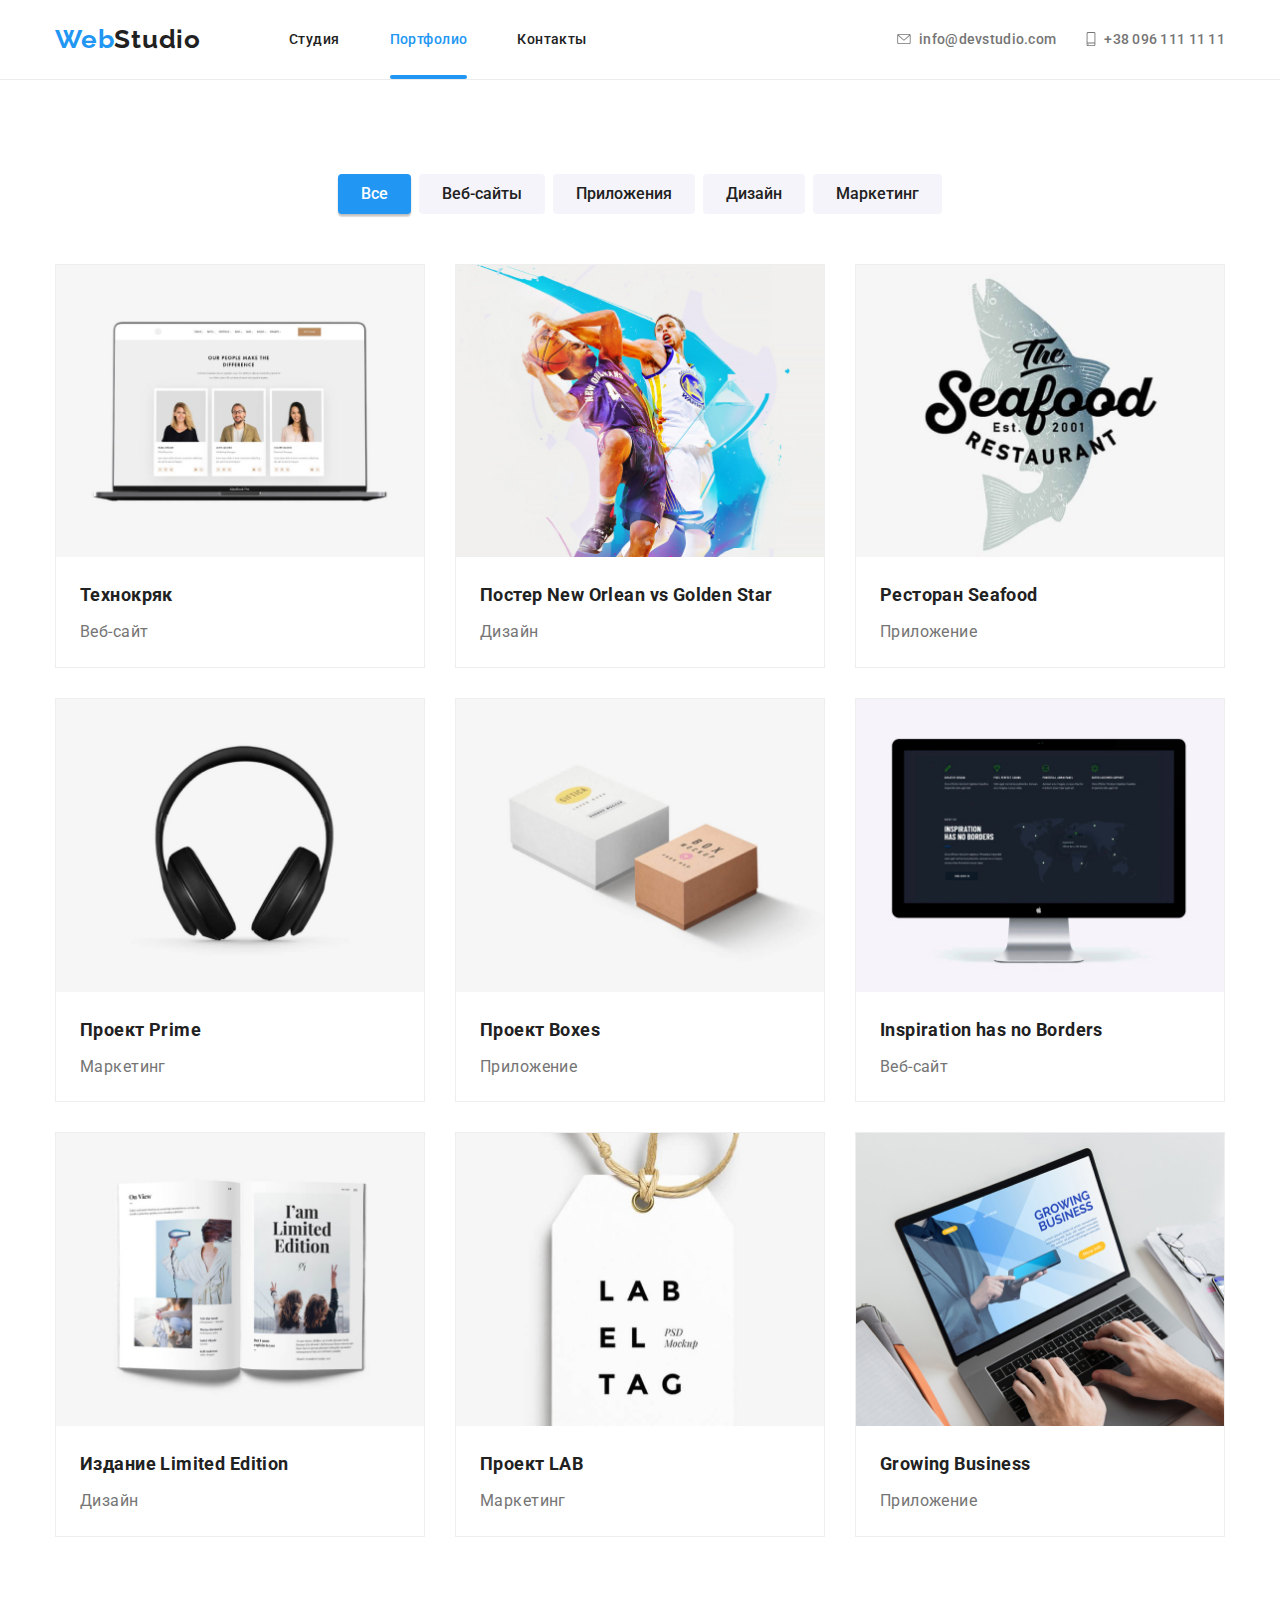
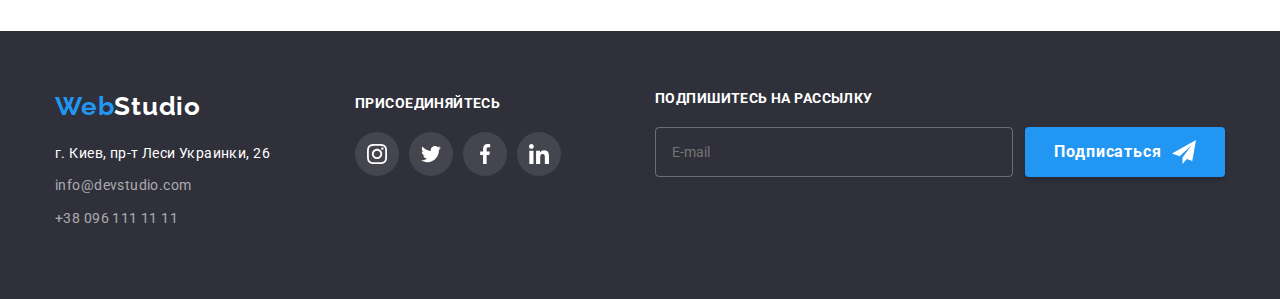
==== commit d3d083fe: "commit-12" ====
--- a/portfolio.html
+++ b/portfolio.html
@@ -30,35 +30,37 @@
                             <li class="nav__item"> <a href="">Контакты</a></li>
                         </ul>
                     </nav>
-                    <ul class="auth">
-                        <li class="auth__item">
-                            <a class="auth__link" href="mailto:info@devstudio.com">
-                                <div class="auth__nav-icon">
-                                    <svg class="auth__icon--envelope">
-                                        <use href="./image/sprite.svg#icon-envelope"></use>
-                                    </svg>
-                                    info@devstudio.com
-                                </div>
-                            </a>
-            
-                        </li>
-                        <li class="auth__item">
-                            <a class="auth__link" href="tel:+380961111111">
-                                <div class="auth__nav-icon">
-                                    <svg class="auth__icon--smartphone">
-                                        <use href="./image/sprite.svg#icon-smartphone"></use>
-                                    </svg>
-                                    +38 096 111 11 11
-                                </div>
-                            </a>
-                        </li>
-                    </ul>
-                    <ul class="social-list">
-                        <li class="social-list__item"><a href="https://www.instagram.com/?hl=ru">Instagram</a></li>
-                        <li class="social-list__item"><a href="https://twitter.com/login?lang=ru"></a>Twitter</li>
-                        <li class="social-list__item"><a href="https://uk-ua.facebook.com"></a>Facebook</li>
-                        <li class="social-list__item"><a href="https://www.linkedin.com"></a>LinkedIn</li>
-                    </ul>
+                   <div class="auth-set">
+                        <ul class="auth">
+                            <li class="auth__item">
+                                <a class="auth__link" href="mailto:info@devstudio.com">
+                                    <div class="auth__nav-icon">
+                                        <svg class="auth__icon--envelope">
+                                            <use href="./image/sprite.svg#icon-envelope"></use>
+                                        </svg>
+                                        info@devstudio.com
+                                    </div>
+                                </a>
+                        
+                            </li>
+                            <li class="auth__item">
+                                <a class="auth__link" href="tel:+380961111111">
+                                    <div class="auth__nav-icon">
+                                        <svg class="auth__icon--smartphone">
+                                            <use href="./image/sprite.svg#icon-smartphone"></use>
+                                        </svg>
+                                        +38 096 111 11 11
+                                    </div>
+                                </a>
+                            </li>
+                        </ul>
+                        <ul class="social-list">
+                            <li class="social-list__item"><a href="https://www.instagram.com/?hl=ru">Instagram</a></li>
+                            <li class="social-list__item"><a href="https://twitter.com/login?lang=ru"></a>Twitter</li>
+                            <li class="social-list__item"><a href="https://uk-ua.facebook.com"></a>Facebook</li>
+                            <li class="social-list__item"><a href="https://www.linkedin.com"></a>LinkedIn</li>
+                        </ul>
+                   </div>
                 </div>
                 <button class="menu-button " type="button" aria-expanded="false" data-menu-button>
                     <svg width="19px" height="19px" aria-label="переключатель мобильного меню">
--- a/css/main.min.css
+++ b/css/main.min.css
@@ -1,3 +1,3 @@
 /*! modern-normalize v1.0.0 | MIT License | https://github.com/sindresorhus/modern-normalize */*,*::before,*::after{-webkit-box-sizing:border-box;box-sizing:border-box}:root{-moz-tab-size:4;-o-tab-size:4;tab-size:4}html{line-height:1.15;-webkit-text-size-adjust:100%}body{margin:0}body{font-family:system-ui,-apple-system,"Segoe UI",Roboto,Helvetica,Arial,sans-serif,"Apple Color Emoji","Segoe UI Emoji"}hr{height:0;color:inherit}abbr[title]{-webkit-text-decoration:underline dotted;text-decoration:underline dotted}b,strong{font-weight:bolder}code,kbd,samp,pre{font-family:ui-monospace, SFMono-Regular, Consolas, "Liberation Mono", Menlo,- monospace;font-size:1em}small{font-size:80%}sub,sup{font-size:75%;line-height:0;position:relative;vertical-align:baseline}sub{bottom:-0.25em}sup{top:-0.5em}table{text-indent:0;border-color:inherit}button,input,optgroup,select,textarea{font-family:inherit;font-size:100%;line-height:1.15;margin:0}button,select{text-transform:none}button,[type="button"],[type="reset"],[type="submit"]{-webkit-appearance:button}::-moz-focus-inner{border-style:none;padding:0}:-moz-focusring{outline:1px dotted ButtonText}:-moz-ui-invalid{box-shadow:none}legend{padding:0}progress{vertical-align:baseline}::-webkit-inner-spin-button,::-webkit-outer-spin-button{height:auto}[type="search"]{-webkit-appearance:textfield;outline-offset:-2px}::-webkit-search-decoration{-webkit-appearance:none}::-webkit-file-upload-button{-webkit-appearance:button;font:inherit}summary{display:list-item}html{-webkit-box-sizing:border-box;box-sizing:border-box}*,*::after,*::before{-webkit-box-sizing:inherit;box-sizing:inherit}h1,h2,h3,h4,h5,h6,p{margin:0;padding:0}ul{padding:0;margin:0;list-style:none}a{text-decoration:none;color:inherit}img{display:block;width:100%;height:auto}h2{font-weight:700;font-size:28px;line-height:1.17;text-align:center;color:#212121;padding:0;margin-bottom:30px}@media screen and (min-width: 1200px){h2{margin-bottom:50px;font-size:36px;line-height:1.16}}h3{margin-top:30px;margin-bottom:10px;font-family:"Roboto",sans-serif;font-weight:700;font-size:14px;line-height:1.14;letter-spacing:0.03em;text-transform:uppercase;color:#212121}body{margin:0;font-family:"Roboto",sans-serif;background-color:#fff;color:#757575;font-size:14px;line-height:1.71;letter-spacing:0.03em}.container{padding-left:15px;padding-right:15px;margin-left:auto;margin-right:auto}@media screen and (min-width: 480px){.container{width:480px}}@media screen and (min-width: 768px){.container{width:768px}}@media screen and (min-width: 1200px){.container{width:1200px}}.button-active--hero,.button-active--footer,.button-active--modal{font-weight:700;font-size:16px;line-height:1.87;letter-spacing:0.06em;border:1px solid transparent;border-radius:4px;background-color:#2196f3;color:#fff;-webkit-box-shadow:0px 4px 4px rgba(0,0,0,0.15);box-shadow:0px 4px 4px rgba(0,0,0,0.15);cursor:pointer;-webkit-transition-property:background-color;transition-property:background-color;-webkit-transition-duration:250ms;transition-duration:250ms;-webkit-transition-timing-function:cubic-bezier(0.4, 0, 0.2, 1);transition-timing-function:cubic-bezier(0.4, 0, 0.2, 1)}.title,.title-form{font-family:var(--main-font-family);font-weight:700;font-size:14px;line-height:1.14;text-transform:uppercase;margin-top:0;margin-bottom:20px;color:#ffffff}.visually-hidden{position:absolute !important;clip:rect(1px 1px 1px 1px);clip:rect(1px, 1px, 1px, 1px);padding:0 !important;border:0 !important;height:1px !important;width:1px !important;overflow:hidden}.header{margin-left:auto;margin-right:auto;background-color:#fff;border-bottom:1px solid #ececec}@media screen and (max-width: 767px){.header{width:480px}}.header__section{margin-left:auto;margin-right:auto;display:-webkit-box;display:-ms-flexbox;display:flex;-webkit-box-align:center;-ms-flex-align:center;align-items:center}@media screen and (min-width: 768px){.header__section{padding-bottom:21px;padding-top:21px}}@media screen and (min-width: 1200px){.header__section{padding-bottom:24px;padding-top:24px}}@media screen and (max-width: 767px){.header__section{padding-top:15px;padding-left:15px;padding-bottom:15px;-webkit-box-pack:justify;-ms-flex-pack:justify;justify-content:space-between}}.header__logo{display:-webkit-inline-box;display:-ms-inline-flexbox;display:inline-flex;font-family:"Raleway", sans-serif;font-weight:700;font-size:26px;line-height:1.19;letter-spacing:0.03em;color:#212121}.header__logo-title{color:#2196f3}.header__box{width:100vw}@media screen and (max-width: 767px){.header__box{display:none;background-color:#fff;position:absolute;top:0;left:0;padding:48px 40px}.header__box.is-open{display:block}}@media screen and (min-width: 768px){.header__box{display:-webkit-box;display:-ms-flexbox;display:flex;-webkit-box-align:center;-ms-flex-align:center;align-items:center;-webkit-box-pack:justify;-ms-flex-pack:justify;justify-content:space-between}}@media screen and (min-width: 768px){.nav{-webkit-transition-property:color;transition-property:color;-webkit-transition-duration:250ms;transition-duration:250ms;-webkit-transition-timing-function:cubic-bezier(0.4, 0, 0.2, 1);transition-timing-function:cubic-bezier(0.4, 0, 0.2, 1);display:-webkit-box;display:-ms-flexbox;display:flex;margin-right:84px}}@media screen and (max-width: 767px){.nav__set{display:block;margin-bottom:302px}}@media screen and (min-width: 768px){.nav__set{display:-webkit-inline-box;display:-ms-inline-flexbox;display:inline-flex;margin-left:88px}}@media screen and (max-width: 767px){.nav__set a{font-size:500px;font-size:40px;line-height:1.17;letter-spacing:0.02em;color:#212121}}@media screen and (min-width: 768px){.nav__set a{font-size:14px;font-weight:500;line-height:1.14;padding-top:32px;padding-bottom:32px;color:#212121}}@media screen and (max-width: 767px){.nav__item:not(:last-child){margin-bottom:32px}}@media screen and (min-width: 768px){.nav__item:not(:last-child){margin-right:50px}}@media screen and (min-width: 768px){.nav__set a+.nav__set a{margin-left:50px}}.nav__set a:hover,.nav__set a:focus{color:#2196f3}.nav__set .current{color:#2196f3}.nav__set .current{position:relative}@media screen and (min-width: 768px){.nav .current::after{content:"";display:block;position:absolute;left:0;bottom:0;width:100%;height:4px;background-color:#2196f3;border-radius:2px}}@media screen and (min-width: 768px){.auth{display:-webkit-box;display:-ms-flexbox;display:flex;-ms-flex-wrap:wrap;flex-wrap:wrap;font-family:var(--main-font-family);font-weight:500;font-size:12px;line-height:1.16;letter-spacing:0.02em;color:#212121}}@media screen and (min-width: 1200px){.auth__link{-webkit-transition-property:color;transition-property:color;-webkit-transition-duration:250ms;transition-duration:250ms;-webkit-transition-timing-function:cubic-bezier(0.4, 0, 0.2, 1);transition-timing-function:cubic-bezier(0.4, 0, 0.2, 1);display:-webkit-box;display:-ms-flexbox;display:flex;-webkit-box-align:center;-ms-flex-align:center;align-items:center;fill:#757575}}@media screen and (min-width: 768px) and (max-width: 1199px){.auth__item+.auth__item{margin-top:10px}}.auth__item{display:-webkit-box;display:-ms-flexbox;display:flex;-webkit-box-align:center;-ms-flex-align:center;align-items:center}@media screen and (min-width: 768px){.auth__icon--envelope{width:14px;height:10px;margin-right:8px}}@media screen and (min-width: 768px){.auth__icon--smartphone{width:10px;height:14px;margin-right:8px}}@media screen and (max-width: 767px){.auth{display:-webkit-box;display:-ms-flexbox;display:flex;-ms-flex-wrap:wrap;flex-wrap:wrap;-webkit-box-orient:vertical;-webkit-box-direction:reverse;-ms-flex-direction:column-reverse;flex-direction:column-reverse;font-size:34px;line-height:1.17;letter-spacing:0.02em;color:#2196f3}}@media screen and (max-width: 767px){.auth__item:not(:last-child){color:#757575;font-size:24px;line-height:1.16;letter-spacing:0.02em;margin-top:32px}}@media screen and (min-width: 768px){.auth__nav-icon{display:-webkit-inline-box;display:-ms-inline-flexbox;display:inline-flex;font-family:Roboto;font-style:normal;font-weight:500;font-size:12px;line-height:14px;letter-spacing:0.02em;color:#757575}}.auth__nav-icon:hover,.auth__nav-icon:focus{color:#2196f3}@media screen and (max-width: 767px){.auth .auth__icon--smartphone,.auth .auth__icon--envelope{display:none}}.auth__link:hover .auth__icon--envelope,.auth__link:focus .auth__icon--envelope{fill:#2196f3}.auth__link:hover .auth__icon--smartphone,.auth__link:focus .auth__icon--smartphone{fill:#2196f3}@media screen and (min-width: 1200px){.auth__icon{-webkit-transition-property:color;transition-property:color;-webkit-transition-duration:250ms;transition-duration:250ms;-webkit-transition-timing-function:cubic-bezier(0.4, 0, 0.2, 1);transition-timing-function:cubic-bezier(0.4, 0, 0.2, 1);margin-right:10px}}@media screen and (min-width: 1200px){.auth__nav-icon{font-size:14px;display:-webkit-inline-box;display:-ms-inline-flexbox;display:inline-flex;-webkit-box-align:center;-ms-flex-align:center;align-items:center}}@media screen and (min-width: 1200px){.auth__item+.auth__item{margin-left:30px}}@media screen and (max-width: 767px){.social-list{display:-webkit-box;display:-ms-flexbox;display:flex;-webkit-box-align:center;-ms-flex-align:center;align-items:center;-webkit-box-pack:center;-ms-flex-pack:center;justify-content:center;margin-top:64px;font-weight:500;font-size:18px;line-height:1.22;letter-spacing:0.02em;color:#2196f3}.social-list__item+.social-list__item::before{content:"";width:22px;height:0px;border:1px solid rgba(33,33,33,0.2);-webkit-transform:rotate(90deg);transform:rotate(90deg);margin-left:10px;margin-right:10px}}@media screen and (min-width: 768px){.social-list{display:none}}.menu-button{position:absolute;top:10px;right:15px;width:40px;height:40px;display:-webkit-inline-box;display:-ms-inline-flexbox;display:inline-flex;-webkit-box-pack:center;-ms-flex-pack:center;justify-content:center;-webkit-box-align:center;-ms-flex-align:center;align-items:center;margin:0;padding:0;border:none;background-color:transparent}.menu-button__close,.menu-button__menu{fill:#212121}.menu-button__close{display:none}.menu-button.is-open .menu-button__close{display:block}.menu-button.is-open .menu-button__menu{display:none}.menu-button.__close{z-index:100}.menu-button:hover .menu-button__close,.menu-button:focus .menu-button__menu{fill:#2196f3}@media screen and (min-width: 768px){.menu-button{display:none}}.overlay{max-width:1600px;height:600px;margin-left:auto;margin-right:auto;background-repeat:no-repeat;background-position:center;background-color:#c4c4c4;background-size:cover}@media screen and (max-width: 768px){.overlay{background-image:-webkit-gradient(linear, left top, right top, from(rgba(47,48,58,0.4)), to(rgba(47,48,58,0.4))),url("../image/main/hero/hero-img.jpg");background-image:linear-gradient(to right, rgba(47,48,58,0.4), rgba(47,48,58,0.4)),url("../image/main/hero/hero-img.jpg")}}@media screen and (max-width: 768px) and (min-device-pixel-ratio: 2), screen and (max-width: 768px) and (-webkit-min-device-pixel-ratio: 2), screen and (max-width: 768px) and (min-resolution: 192dpi), screen and (max-width: 768px) and (min-resolution: 2dppx){.overlay{background-image:-webkit-gradient(linear, left top, right top, from(rgba(47,48,58,0.4)), to(rgba(47,48,58,0.4))),url("../image/main/hero/hero-img@2x.jpg");background-image:linear-gradient(to right, rgba(47,48,58,0.4), rgba(47,48,58,0.4)),url("../image/main/hero/hero-img@2x.jpg")}}@media screen and (min-width: 768px){.overlay{background-image:-webkit-gradient(linear, left top, right top, from(rgba(47,48,58,0.4)), to(rgba(47,48,58,0.4))),url("../image/main/hero/hero-imgtablet.jpg");background-image:linear-gradient(to right, rgba(47,48,58,0.4), rgba(47,48,58,0.4)),url("../image/main/hero/hero-imgtablet.jpg")}}@media screen and (min-width: 768px) and (min-device-pixel-ratio: 2), screen and (min-width: 768px) and (-webkit-min-device-pixel-ratio: 2), screen and (min-width: 768px) and (min-resolution: 192dpi), screen and (min-width: 768px) and (min-resolution: 2dppx){.overlay{background-image:-webkit-gradient(linear, left top, right top, from(rgba(47,48,58,0.4)), to(rgba(47,48,58,0.4))),url("../image/main/hero/hero-img@tablet2x.jpg");background-image:linear-gradient(to right, rgba(47,48,58,0.4), rgba(47,48,58,0.4)),url("../image/main/hero/hero-img@tablet2x.jpg")}}@media screen and (min-width: 1200px){.overlay{background-image:-webkit-gradient(linear, left top, right top, from(rgba(47,48,58,0.4)), to(rgba(47,48,58,0.4))),url("../image/main/hero/Imgdesktop.jpg");background-image:linear-gradient(to right, rgba(47,48,58,0.4), rgba(47,48,58,0.4)),url("../image/main/hero/Imgdesktop.jpg")}}@media screen and (min-width: 1200px) and (min-device-pixel-ratio: 2), screen and (min-width: 1200px) and (-webkit-min-device-pixel-ratio: 2), screen and (min-width: 1200px) and (min-resolution: 192dpi), screen and (min-width: 1200px) and (min-resolution: 2dppx){.overlay{background-image:-webkit-gradient(linear, left top, right top, from(rgba(47,48,58,0.4)), to(rgba(47,48,58,0.4))),url("../image/main/hero/Img@desktop2x.jpg");background-image:linear-gradient(to right, rgba(47,48,58,0.4), rgba(47,48,58,0.4)),url("../image/main/hero/Img@desktop2x.jpg")}}@media screen and (max-width: 1199px){.overlay{height:400px}}.hero{text-align:center;padding-top:118px;padding-bottom:118px;background-color:#2f303a}@media screen and (min-width: 1200px){.hero{padding-top:200px;padding-bottom:200px}}.hero__title{color:#fff;font-family:"Roboto",sans-serif;text-align:center;font-weight:900;letter-spacing:0.06em;text-transform:uppercase;margin-bottom:30px;max-width:696px;margin:0 auto;margin-bottom:30px}@media screen and (max-width: 1199px){.hero__title{font-size:26px;line-height:1.62}}@media screen and (min-width: 1200px){.hero__title{font-size:44px;line-height:1.36}}.button-active--hero{width:200px;height:50px}.button-active--hero:hover{background-color:#188ce8}.benefits{padding-top:60px;padding-bottom:60px}@media screen and (min-width: 1200px){.benefits{padding-top:94px;padding-bottom:94px}}.benefits__icon{display:-webkit-box;display:-ms-flexbox;display:flex;-webkit-box-align:center;-ms-flex-align:center;align-items:center;-webkit-box-pack:center;-ms-flex-pack:center;justify-content:center;width:100%;height:120px;background-color:#f5f4fa;border-radius:4px}.benefits__list{display:-webkit-box;display:-ms-flexbox;display:flex;-ms-flex-wrap:wrap;flex-wrap:wrap;min-width:270px;margin-bottom:94px;margin:0;padding:0;font-family:"Roboto",sans-serif;font-size:14px;line-height:1.71;letter-spacing:0.03em;color:#757575}@media screen and (min-width: 768px){.benefits__list{margin:-15px}}@media screen and (min-width: 768px){.benefits__item{-ms-flex-preferred-size:calc((100% - 4 * 15px) / 2);flex-basis:calc((100% - 4 * 15px) / 2);margin:15px}}@media screen and (min-width: 1200px){.benefits__item{-ms-flex-preferred-size:calc((100% - 8 * 15px) / 4);flex-basis:calc((100% - 8 * 15px) / 4)}}@media screen and (max-width: 767px){.benefits__item+.benefits__item{margin-top:30px}}@media screen and (max-width: 767px){.benefits__title{text-align:center}}.work{padding-top:0;padding-bottom:94px}@media screen and (max-width: 1199px){.work{display:none}}.work__item{display:-webkit-box;display:-ms-flexbox;display:flex;-webkit-box-pack:justify;-ms-flex-pack:justify;justify-content:space-between;margin:0;padding:0}.work__list:not(:last-child){margin-right:30px}.work__thumb{position:relative}.work__description{display:-webkit-box;display:-ms-flexbox;display:flex;-webkit-box-align:center;-ms-flex-align:center;align-items:center;-webkit-box-pack:center;-ms-flex-pack:center;justify-content:center;position:absolute;bottom:0;left:0;width:370px;height:70px;background-color:rgba(47,48,58,0.8);font-weight:700;font-size:14px;line-height:1.14;text-align:center;text-transform:uppercase;color:#fff;margin:0}.teammembers{background-color:#f5f4fa;text-align:center;padding:60px 0;margin-bottom:0}@media screen and (min-width: 1200px){.teammembers{padding-top:94px;padding-bottom:94px}}.teammembers__description h3{font-weight:500;font-size:16px;line-height:1.18;text-align:center;color:#212121}.teammembers__list{display:-webkit-box;display:-ms-flexbox;display:flex;-ms-flex-wrap:wrap;flex-wrap:wrap;margin:-15px}.teammembers__item{margin-right:auto;margin-left:auto;background-color:#fff;border-radius:0px 0px 4px 4px;-webkit-box-shadow:0px 1px 3px rgba(0,0,0,0.12),0px 1px 1px rgba(0,0,0,0.14),0px 2px 1px rgba(0,0,0,0.2);box-shadow:0px 1px 3px rgba(0,0,0,0.12),0px 1px 1px rgba(0,0,0,0.14),0px 2px 1px rgba(0,0,0,0.2)}@media screen and (min-width: 768px){.teammembers__item{-ms-flex-preferred-size:calc((100% - 4 * 15px) / 2);flex-basis:calc((100% - 4 * 15px) / 2);margin:15px}}@media screen and (min-width: 1200px){.teammembers__item{-ms-flex-preferred-size:calc((100% - 8 * 15px) / 4);flex-basis:calc((100% - 8 * 15px) / 4)}}@media screen and (max-width: 767px){.teammembers__item+.teammembers__item{margin-top:30px}}.teammembers__item p{font-size:16px;line-height:1.18;text-align:center;margin-bottom:16px}.teammembers__description{display:block;padding-bottom:24px}.teammembers__description h3{margin-bottom:10px}.social-icons{display:-webkit-inline-box;display:-ms-inline-flexbox;display:inline-flex}.social-icons__svg{-webkit-transition-property:color;transition-property:color;-webkit-transition-duration:250ms;transition-duration:250ms;-webkit-transition-timing-function:cubic-bezier(0.4, 0, 0.2, 1);transition-timing-function:cubic-bezier(0.4, 0, 0.2, 1);width:20px;height:20px;fill:#afb1b8}.social-icons__link:hover .social-icons__svg,.social-icons__link:focus .social-icons__svg{fill:#ffffff}.social-icons__link:hover,.social-icons__link:focus{background-color:#2196f3}.social-icons__link{-webkit-transition-property:background-color;transition-property:background-color;-webkit-transition-duration:250ms;transition-duration:250ms;-webkit-transition-timing-function:cubic-bezier(0.4, 0, 0.2, 1);transition-timing-function:cubic-bezier(0.4, 0, 0.2, 1);display:-webkit-box;display:-ms-flexbox;display:flex;-webkit-box-align:center;-ms-flex-align:center;align-items:center;-webkit-box-pack:center;-ms-flex-pack:center;justify-content:center;background-color:#ffffff;width:44px;height:44px;border-radius:50%}.social-icons__item+.social-icons__item{margin-left:10px}@media screen and (max-width: 767px){.teammembers__item img{width:450px}}.clients{padding-top:60px;padding-bottom:60px}@media screen and (min-width: 1200px){.clients{padding:94px 0}}.clients__list{width:100%;display:-webkit-inline-box;display:-ms-inline-flexbox;display:inline-flex;-ms-flex-wrap:wrap;flex-wrap:wrap;margin:-15px;padding:0}.clients__item{display:-webkit-box;display:-ms-flexbox;display:flex;-webkit-box-align:center;-ms-flex-align:center;align-items:center;-webkit-box-pack:center;-ms-flex-pack:center;justify-content:center;-ms-flex-wrap:wrap;flex-wrap:wrap}@media screen and (max-width: 767px){.clients__item{-ms-flex-preferred-size:calc((100% - 4 * 15px) / 2);flex-basis:calc((100% - 4 * 15px) / 2);margin:15px}}@media screen and (min-width: 768px){.clients__item{-ms-flex-preferred-size:calc((100% - 6 * 15px) / 3);flex-basis:calc((100% - 6 * 15px) / 3);margin:15px}}@media screen and (min-width: 1200px){.clients__item{-ms-flex-preferred-size:calc((100% - 12 * 15px) / 6);flex-basis:calc((100% - 12 * 15px) / 6)}}.clients__svg{-webkit-transition-property:color;transition-property:color;-webkit-transition-duration:250ms;transition-duration:250ms;-webkit-transition-timing-function:cubic-bezier(0.4, 0, 0.2, 1);transition-timing-function:cubic-bezier(0.4, 0, 0.2, 1);fill:#afb1b8}.clients__link{width:100%;display:-webkit-box;display:-ms-flexbox;display:flex;-webkit-box-align:center;-ms-flex-align:center;align-items:center;-webkit-box-pack:center;-ms-flex-pack:center;justify-content:center;-webkit-transition-property:color;transition-property:color;-webkit-transition-duration:250ms;transition-duration:250ms;-webkit-transition-timing-function:cubic-bezier(0.4, 0, 0.2, 1);transition-timing-function:cubic-bezier(0.4, 0, 0.2, 1);border:1px solid #afb1b8;border-radius:4px;height:90px}.clients__link:hover .clients__svg,.clients__link:focus .clients__svg{fill:#2196f3}.clients__link:hover,.clients__link:focus{border:1px solid #2196f3}.footer{padding:60px 0;background-color:#2f303a;margin:0}@media screen and (min-width: 768px) and (max-width: 1199px){.footer__container{display:-webkit-box;display:-ms-flexbox;display:flex;-ms-flex-wrap:wrap;flex-wrap:wrap;-webkit-box-pack:center;-ms-flex-pack:center;justify-content:center}}@media screen and (min-width: 1200px){.footer__container{display:-webkit-box;display:-ms-flexbox;display:flex;-webkit-box-pack:justify;-ms-flex-pack:justify;justify-content:space-between}}@media screen and (max-width: 767px){.footer__widget{text-align:center}}@media screen and (min-width: 768px){.footer__widget{-ms-flex-preferred-size:calc(100% / 2);flex-basis:calc(100% / 2);text-align:center}}@media screen and (min-width: 1200px){.footer__widget{-ms-flex-preferred-size:calc((50% - 45px) / 2);flex-basis:calc((50% - 45px) / 2)}}.footer__widget__widget:last-child{-ms-flex-preferred-size:calc(50% - 15px);flex-basis:calc(50% - 15px)}@media screen and (min-width: 1200px){.footer-nav{text-align:left}}@media screen and (min-width: 768px) and (max-width: 1199px){.footer-nav{margin-bottom:60px}}.footer-nav__item{color:#fff}.footer-nav__address-text{font-family:"Roboto",sans-serif;font-weight:400;font-style:normal;font-size:14px;line-height:1.71;letter-spacing:0.03em;color:#fff}.footer-nav__link{font-family:"Roboto",sans-serif;font-size:14px;line-height:1.71;color:#fff}@media screen and (min-width: 1200px){.footer-nav__link{margin-bottom:9px}}.footer-nav__list .mail__item{margin-bottom:9px}.footer-nav__list{display:block;padding:0;margin-top:8px}@media screen and (min-width: 1200px){.footer-nav__list{margin-bottom:9px}}@media screen and (max-width: 767px){.footer-nav__list{text-align:center}}.footer-nav__list a{color:rgba(255,255,255,0.6)}.mail{margin-bottom:8px}@media screen and (min-width: 1200px){.mail{margin-bottom:9px}}.footer-logo{display:-webkit-inline-box;display:-ms-inline-flexbox;display:inline-flex;font-family:"Raleway", sans-serif;font-weight:700;font-size:26px;line-height:1.19;letter-spacing:0.03em;color:#fff;margin-bottom:20px}.footer-logo__title{color:#2196f3}.social,.footer-form{padding-top:12px}.social-icons__link{-webkit-transition-property:background-color;transition-property:background-color;-webkit-transition-duration:250ms;transition-duration:250ms;-webkit-transition-timing-function:cubic-bezier(0.4, 0, 0.2, 1);transition-timing-function:cubic-bezier(0.4, 0, 0.2, 1);background-color:rgba(255,255,255,0.1)}.social-icons__link:hover,.social-icons:focus{background-color:#2196f3}.social{padding:5px 0 0 0}@media screen and (max-width: 767px){.social{margin-top:60px;margin-bottom:60px}}@media screen and (min-width: 1200px){.social{text-align:left}}.social .title-icons{margin:0 0 20px 0;padding:0;color:#fff}.social-icons__svg--footer{fill:#fff}.footer-form{padding:0}@media screen and (min-width: 1200px){.footer-form{text-align:left}}@media screen and (max-width: 1199px){.footer-form{text-align:center;display:block}}.footer-form__field{display:block}@media scree and (max-width: 1199px){.footer-form__field{width:130px}}@media screen and (min-width: 1200px){.footer-form__field{display:-webkit-box;display:-ms-flexbox;display:flex}}.footer-form__mail{border:1px solid rgba(255,255,255,0.3);padding-bottom:15px;padding-top:15px;padding-left:16px;border-radius:4px;background-color:transparent;color:rgba(255,255,255,0.6)}@media screen and (min-width: 1200px){.footer-form__mail{margin-right:12px;width:358px}}@media screen and (max-width: 1199px){.footer-form__mail{margin-bottom:20px;width:450px}}.footer-form__svg{margin-left:10px}.button-active--footer{display:-webkit-inline-box;display:-ms-inline-flexbox;display:inline-flex;-webkit-box-align:center;-ms-flex-align:center;align-items:center;-webkit-box-pack:center;-ms-flex-pack:center;justify-content:center;min-width:200px;min-height:50px}.button-active--footer:hover{background-color:#188ce8}.backdrop{-webkit-transition-property:opacity;transition-property:opacity;-webkit-transition-duration:250ms;transition-duration:250ms;-webkit-transition-timing-function:cubic-bezier(0.4, 0, 0.2, 1);transition-timing-function:cubic-bezier(0.4, 0, 0.2, 1);position:fixed;top:0;left:0;width:100%;height:100%;background-color:rgba(0,0,0,0.2);opacity:1;overflow-y:scroll}.backdrop.is-hidden{opacity:0;visibility:hidden;pointer-events:none}.modal{position:absolute;width:450px;height:609px;top:50%;left:50%;-webkit-transform:translate(-50%, -50%);transform:translate(-50%, -50%);background-color:#fff;-webkit-box-shadow:0px 1px 3px rgba(0,0,0,0.12),0px 1px 1px rgba(0,0,0,0.14),0px 2px 1px rgba(0,0,0,0.2);box-shadow:0px 1px 3px rgba(0,0,0,0.12),0px 1px 1px rgba(0,0,0,0.14),0px 2px 1px rgba(0,0,0,0.2);border-radius:4px}@media screen and (min-width: 1200px){.modal{width:528px;height:581px}}.modal__icon{display:block;text-align:center}.modal__button{display:-webkit-box;display:-ms-flexbox;display:flex;-webkit-box-align:center;-ms-flex-align:center;align-items:center;-webkit-box-pack:center;-ms-flex-pack:center;justify-content:center;position:absolute;top:8px;right:8px;width:30px;height:30px;background:transparent;border:1px solid rgba(0,0,0,0.1);border-radius:50%;padding:0;cursor:pointer}.modal__button:hover{fill:#2196f3}.modal__form{height:100%;display:-webkit-box;display:-ms-flexbox;display:flex;-webkit-box-orient:vertical;-webkit-box-direction:normal;-ms-flex-direction:column;flex-direction:column;-webkit-box-pack:center;-ms-flex-pack:center;justify-content:center;padding:40px}.modal__form h2{font-weight:700;font-size:20px;line-height:1.5;text-align:center;color:#212121;margin-bottom:12px}@media screen and (min-height: 1200px){.modal__form h2{line-height:1.15}}.form--comment{width:100%;height:120px}.form{-webkit-transition-property:fill;transition-property:fill;-webkit-transition-duration:250ms;transition-duration:250ms;-webkit-transition-timing-function:cubic-bezier(0.4, 0, 0.2, 1);transition-timing-function:cubic-bezier(0.4, 0, 0.2, 1);display:-webkit-box;display:-ms-flexbox;display:flex;-webkit-box-orient:vertical;-webkit-box-direction:normal;-ms-flex-direction:column;flex-direction:column}.form+.form{margin-top:10px}.form__item{position:relative}.form:focus-within{fill:#2196f3}.form__input:focus-within{outline:none;border-color:#2196f3;cursor:pointer}.form__icon{position:absolute;top:50%;left:12px;-webkit-transform:translateY(-50%);transform:translateY(-50%)}.form__input{border:1px solid border;border:1px solid rgba(33,33,33,0.2);height:40px;width:100%;padding-left:42px;border-radius:4px}.form__label{display:-webkit-box;display:-ms-flexbox;display:flex;-webkit-box-align:center;-ms-flex-align:center;align-items:center;font-size:12px;line-height:1.16;margin-bottom:4px}@media screen and (min-width: 1200px){.form__label{font-size:14px;line-height:1.71}}.text-input:focus-within{outline:none;border-color:#2196f3;margin-bottom:0}.text-input::-webkit-input-placeholder{font-size:12px;line-height:1.16;letter-spacing:0.01em;color:rgba(117,117,117,0.5)}.text-input:-ms-input-placeholder{font-size:12px;line-height:1.16;letter-spacing:0.01em;color:rgba(117,117,117,0.5)}.text-input::-ms-input-placeholder{font-size:12px;line-height:1.16;letter-spacing:0.01em;color:rgba(117,117,117,0.5)}.text-input::placeholder{font-size:12px;line-height:1.16;letter-spacing:0.01em;color:rgba(117,117,117,0.5)}.text-input{padding:12px 16px;border:1px solid rgba(33,33,33,0.2);resize:none;border-radius:4px}.agreement{display:-webkit-box;display:-ms-flexbox;display:flex;-webkit-box-align:center;-ms-flex-align:center;align-items:center;-webkit-box-pack:center;-ms-flex-pack:center;justify-content:center;margin-bottom:31px;margin-top:20px}@media screen and (min-width: 1200px){.agreement{margin-bottom:30px}}.agreement__checkbox{background-color:#7e61e7;width:16px;height:15px}.agreement__contract{color:#2196f3;text-decoration:underline}.agreement__icon{display:inline-block;width:16px;height:15px;border:2px solid #212121;border-radius:4px;margin-right:8px}.agreement__checkbox:checked+.agreement__icon{border-color:#2196f3;background-color:#2196f3;background-image:url("../image/icon/check.svg");background-size:contain;background-origin:border-box}.button-active--modal{padding:10px 56px;margin-right:auto;margin-left:auto;min-width:200px;min-height:50px}.button-active--modal:hover{background-color:#188ce8}.portfolio-section{background-color:#fff;padding:94px 0}.filters-list{display:-webkit-box;display:-ms-flexbox;display:flex;-ms-flex-wrap:wrap;flex-wrap:wrap;-webkit-box-pack:left;-ms-flex-pack:left;justify-content:left;padding:0}@media screen and (min-width: 768px){.filters-list{-webkit-box-pack:center;-ms-flex-pack:center;justify-content:center}}.filters-list__button{border:1px solid rgba(0,0,0,0);border-radius:4px;padding:6px 22px;background-color:#f5f4fa;font-family:"Roboto",sans-serif;font-weight:500;font-size:16px;line-height:1.62;color:#212121;cursor:pointer}.filters-list__item{padding:0}.filters-list__item:not(:last-child){padding-right:8px}@media screen and (max-width: 767px){.filters-list__item:nth-child(n+4){margin-top:15px}}.filters-list__button{-webkit-transition-property:background-color;transition-property:background-color;-webkit-transition-duration:250ms;transition-duration:250ms;-webkit-transition-timing-function:cubic-bezier(0.4, 0, 0.2, 1);transition-timing-function:cubic-bezier(0.4, 0, 0.2, 1)}.filters-list__button.current,.filters-list__button.active,.filters-list__button:hover,.filters-list__button:focus{color:#fff;background-color:#2196f3;-webkit-box-shadow:0px 3px 1px rgba(0,0,0,0.1),0px 1px 2px rgba(0,0,0,0.08),0px 2px 2px rgba(0,0,0,0.12);box-shadow:0px 3px 1px rgba(0,0,0,0.1),0px 1px 2px rgba(0,0,0,0.08),0px 2px 2px rgba(0,0,0,0.12)}h1{font-weight:700;font-size:36px;line-height:1.16;text-align:center;color:#212121}.menu{margin-left:-30px;margin-top:-30px;margin-top:40px}@media screen and (min-width: 768px){.menu{display:-webkit-box;display:-ms-flexbox;display:flex;-ms-flex-wrap:wrap;flex-wrap:wrap;padding:0}}.menu__item{margin-left:30px;margin-top:30px;border:1px solid #eeeeee}@media screen and (min-width: 768px){.menu__item{-ms-flex-preferred-size:calc((100% - 60px) / 2);flex-basis:calc((100% - 60px) / 2)}}@media screen and (min-width: 1200px){.menu__item{-ms-flex-preferred-size:calc((100% - 90px) / 3);flex-basis:calc((100% - 90px) / 3)}}.menu__item .menu__img{display:block;margin:0}.menu__img:hover .thumb__overlay,.menu__img:focus .thumb__overlay{background-color:#2196f3;-webkit-transform:translateY(0);transform:translateY(0)}.menu__item:hover,.menu__item:focus{-webkit-box-shadow:0px 1px 1px rgba(0,0,0,0.12),0px 4px 4px rgba(0,0,0,0.06),1px 4px 6px rgba(0,0,0,0.16);box-shadow:0px 1px 1px rgba(0,0,0,0.12),0px 4px 4px rgba(0,0,0,0.06),1px 4px 6px rgba(0,0,0,0.16)}.note{border-bottom:none;padding:20px 24px}.note h2{text-align:left;font-weight:700;font-size:18px;line-height:2;color:#212121;padding-bottom:0;margin-bottom:4px}.note__item{font-family:"Roboto",sans-serif;font-size:16px;line-height:1.87;color:#757575}.thumb{position:relative;overflow:hidden}.thumb__overlay{display:-webkit-box;display:-ms-flexbox;display:flex;-webkit-box-align:center;-ms-flex-align:center;align-items:center;-webkit-box-pack:center;-ms-flex-pack:center;justify-content:center;-webkit-transition-property:-webkit-transform;transition-property:-webkit-transform;transition-property:transform;transition-property:transform, -webkit-transform;-webkit-transition-duration:250ms;transition-duration:250ms;-webkit-transition-timing-function:cubic-bezier(0.4, 0, 0.2, 1);transition-timing-function:cubic-bezier(0.4, 0, 0.2, 1);-webkit-transition-property:background-color;transition-property:background-color;transition-duration:250ms;transition-timing-function:cubic-bezier(0.4, 0, 0.2, 1);position:absolute;top:0;left:0;width:100%;height:100%;-webkit-transform:translateY(100%);transform:translateY(100%)}.thumb__text{width:322px;font-size:18px;line-height:1.56;color:#fff}
+ monospace;font-size:1em}small{font-size:80%}sub,sup{font-size:75%;line-height:0;position:relative;vertical-align:baseline}sub{bottom:-0.25em}sup{top:-0.5em}table{text-indent:0;border-color:inherit}button,input,optgroup,select,textarea{font-family:inherit;font-size:100%;line-height:1.15;margin:0}button,select{text-transform:none}button,[type="button"],[type="reset"],[type="submit"]{-webkit-appearance:button}::-moz-focus-inner{border-style:none;padding:0}:-moz-focusring{outline:1px dotted ButtonText}:-moz-ui-invalid{box-shadow:none}legend{padding:0}progress{vertical-align:baseline}::-webkit-inner-spin-button,::-webkit-outer-spin-button{height:auto}[type="search"]{-webkit-appearance:textfield;outline-offset:-2px}::-webkit-search-decoration{-webkit-appearance:none}::-webkit-file-upload-button{-webkit-appearance:button;font:inherit}summary{display:list-item}html{-webkit-box-sizing:border-box;box-sizing:border-box}*,*::after,*::before{-webkit-box-sizing:inherit;box-sizing:inherit}h1,h2,h3,h4,h5,h6,p{margin:0;padding:0}ul{padding:0;margin:0;list-style:none}a{text-decoration:none;color:inherit}img{display:block;width:100%;height:auto}h2{font-weight:700;font-size:28px;line-height:1.17;text-align:center;color:#212121;padding:0;margin-bottom:30px}@media screen and (min-width: 1200px){h2{margin-bottom:50px;font-size:36px;line-height:1.16}}h3{margin-top:30px;margin-bottom:10px;font-family:"Roboto",sans-serif;font-weight:700;font-size:14px;line-height:1.14;letter-spacing:0.03em;text-transform:uppercase;color:#212121}body{margin:0;font-family:"Roboto",sans-serif;background-color:#fff;color:#757575;font-size:14px;line-height:1.71;letter-spacing:0.03em}.container{padding-left:15px;padding-right:15px;margin-left:auto;margin-right:auto}@media screen and (min-width: 480px){.container{width:480px}}@media screen and (min-width: 768px){.container{width:768px}}@media screen and (min-width: 1200px){.container{width:1200px}}.button-active--hero,.button-active--footer,.button-active--modal{font-weight:700;font-size:16px;line-height:1.87;letter-spacing:0.06em;border:1px solid transparent;border-radius:4px;background-color:#2196f3;color:#fff;-webkit-box-shadow:0px 4px 4px rgba(0,0,0,0.15);box-shadow:0px 4px 4px rgba(0,0,0,0.15);cursor:pointer;-webkit-transition-property:background-color;transition-property:background-color;-webkit-transition-duration:250ms;transition-duration:250ms;-webkit-transition-timing-function:cubic-bezier(0.4, 0, 0.2, 1);transition-timing-function:cubic-bezier(0.4, 0, 0.2, 1)}.title,.title-form{font-family:var(--main-font-family);font-weight:700;font-size:14px;line-height:1.14;text-transform:uppercase;margin-top:0;margin-bottom:20px;color:#ffffff}.visually-hidden{position:absolute !important;clip:rect(1px 1px 1px 1px);clip:rect(1px, 1px, 1px, 1px);padding:0 !important;border:0 !important;height:1px !important;width:1px !important;overflow:hidden}.header{margin-left:auto;margin-right:auto;background-color:#fff;border-bottom:1px solid #ececec}@media screen and (max-width: 767px){.header{width:480px}}.header__section{margin-left:auto;margin-right:auto;display:-webkit-box;display:-ms-flexbox;display:flex;-webkit-box-align:center;-ms-flex-align:center;align-items:center}@media screen and (min-width: 768px){.header__section{padding-bottom:21px;padding-top:21px}}@media screen and (min-width: 1200px){.header__section{padding-bottom:24px;padding-top:24px}}@media screen and (max-width: 767px){.header__section{padding-top:15px;padding-left:15px;padding-bottom:15px;-webkit-box-pack:justify;-ms-flex-pack:justify;justify-content:space-between}}.header__logo{display:-webkit-inline-box;display:-ms-inline-flexbox;display:inline-flex;font-family:"Raleway", sans-serif;font-weight:700;font-size:26px;line-height:1.19;letter-spacing:0.03em;color:#212121}.header__logo-title{color:#2196f3}.header__box{width:100vw}@media screen and (max-width: 767px){.header__box{z-index:5;display:none;background-color:#fff;position:fixed;top:0;left:0;padding:48px 40px;height:100vh}.header__box.is-open{display:-webkit-box;display:-ms-flexbox;display:flex;-webkit-box-orient:vertical;-webkit-box-direction:normal;-ms-flex-direction:column;flex-direction:column;-webkit-box-pack:justify;-ms-flex-pack:justify;justify-content:space-between}}@media screen and (min-width: 768px){.header__box{display:-webkit-box;display:-ms-flexbox;display:flex;-webkit-box-align:center;-ms-flex-align:center;align-items:center;-webkit-box-pack:justify;-ms-flex-pack:justify;justify-content:space-between}}@media screen and (min-width: 768px){.nav{-webkit-transition-property:color;transition-property:color;-webkit-transition-duration:250ms;transition-duration:250ms;-webkit-transition-timing-function:cubic-bezier(0.4, 0, 0.2, 1);transition-timing-function:cubic-bezier(0.4, 0, 0.2, 1);display:-webkit-box;display:-ms-flexbox;display:flex;margin-right:84px}}@media screen and (max-width: 767px){.nav__set{display:block}}@media screen and (min-width: 768px){.nav__set{display:-webkit-inline-box;display:-ms-inline-flexbox;display:inline-flex;margin-left:88px}}.nav__set a{font-weight:500;color:#212121}@media screen and (max-width: 767px){.nav__set a{font-size:40px;line-height:1.17;letter-spacing:0.02em}}@media screen and (min-width: 768px){.nav__set a{font-size:14px;line-height:1.14;padding-top:32px;padding-bottom:32px}}@media screen and (max-width: 767px){.nav__item:not(:last-child){margin-bottom:32px}}@media screen and (min-width: 768px){.nav__item:not(:last-child){margin-right:50px}}@media screen and (min-width: 768px){.nav__set a+.nav__set a{margin-left:50px}}.nav__set a:hover,.nav__set a:focus{color:#2196f3}.nav__set .current{color:#2196f3}.nav__set .current{position:relative}@media screen and (min-width: 768px){.nav .current::after{content:"";display:block;position:absolute;left:0;bottom:0;width:100%;height:4px;background-color:#2196f3;border-radius:2px}}.auth{font-weight:500}@media screen and (min-width: 768px){.auth{display:-webkit-box;display:-ms-flexbox;display:flex;-ms-flex-wrap:wrap;flex-wrap:wrap;font-family:var(--main-font-family);font-size:12px;line-height:1.16;letter-spacing:0.02em;color:#212121}}@media screen and (min-width: 1200px){.auth__link{-webkit-transition-property:color;transition-property:color;-webkit-transition-duration:250ms;transition-duration:250ms;-webkit-transition-timing-function:cubic-bezier(0.4, 0, 0.2, 1);transition-timing-function:cubic-bezier(0.4, 0, 0.2, 1);display:-webkit-box;display:-ms-flexbox;display:flex;-webkit-box-align:center;-ms-flex-align:center;align-items:center;fill:#757575}}@media screen and (min-width: 768px) and (max-width: 1199px){.auth__item+.auth__item{margin-top:10px}}.auth__item{display:-webkit-box;display:-ms-flexbox;display:flex;-webkit-box-align:center;-ms-flex-align:center;align-items:center}@media screen and (min-width: 768px){.auth__icon--envelope{width:14px;height:10px;margin-right:8px}}@media screen and (min-width: 768px){.auth__icon--smartphone{width:10px;height:14px;margin-right:8px}}@media screen and (max-width: 767px){.auth{display:-webkit-box;display:-ms-flexbox;display:flex;-ms-flex-wrap:wrap;flex-wrap:wrap;-webkit-box-orient:vertical;-webkit-box-direction:reverse;-ms-flex-direction:column-reverse;flex-direction:column-reverse;font-size:34px;line-height:1.17;letter-spacing:0.02em;color:#2196f3}}@media screen and (max-width: 767px){.auth__item:not(:last-child){color:#757575;font-size:24px;line-height:1.16;letter-spacing:0.02em;margin-top:32px}}@media screen and (min-width: 768px){.auth__nav-icon{display:-webkit-inline-box;display:-ms-inline-flexbox;display:inline-flex;font-family:Roboto;font-style:normal;font-weight:500;font-size:12px;line-height:14px;letter-spacing:0.02em;color:#757575}}.auth__nav-icon:hover,.auth__nav-icon:focus{color:#2196f3}@media screen and (max-width: 767px){.auth .auth__icon--smartphone,.auth .auth__icon--envelope{display:none}}.auth__link:hover .auth__icon--envelope,.auth__link:focus .auth__icon--envelope{fill:#2196f3}.auth__link:hover .auth__icon--smartphone,.auth__link:focus .auth__icon--smartphone{fill:#2196f3}@media screen and (min-width: 1200px){.auth__icon{-webkit-transition-property:color;transition-property:color;-webkit-transition-duration:250ms;transition-duration:250ms;-webkit-transition-timing-function:cubic-bezier(0.4, 0, 0.2, 1);transition-timing-function:cubic-bezier(0.4, 0, 0.2, 1);margin-right:10px}}@media screen and (min-width: 1200px){.auth__nav-icon{font-size:14px;display:-webkit-inline-box;display:-ms-inline-flexbox;display:inline-flex;-webkit-box-align:center;-ms-flex-align:center;align-items:center}}@media screen and (min-width: 1200px){.auth__item+.auth__item{margin-left:30px}}@media screen and (max-width: 767px){.social-list{display:-webkit-box;display:-ms-flexbox;display:flex;-webkit-box-align:center;-ms-flex-align:center;align-items:center;-webkit-box-pack:center;-ms-flex-pack:center;justify-content:center;margin-top:64px;font-weight:500;font-size:18px;line-height:1.22;letter-spacing:0.02em;color:#2196f3}.social-list__item+.social-list__item::before{content:"";width:22px;height:0px;border:1px solid rgba(33,33,33,0.2);-webkit-transform:rotate(90deg);transform:rotate(90deg);margin-left:10px;margin-right:10px}}@media screen and (min-width: 768px){.social-list{display:none}}.menu-button{z-index:10;position:absolute;top:10px;right:15px;width:40px;height:40px;display:-webkit-inline-box;display:-ms-inline-flexbox;display:inline-flex;-webkit-box-pack:center;-ms-flex-pack:center;justify-content:center;-webkit-box-align:center;-ms-flex-align:center;align-items:center;margin:0;padding:0;border:none;background-color:transparent}.menu-button__close,.menu-button__menu{fill:#212121}.menu-button__close{display:none}.menu-button.is-open .menu-button__close{display:block}.menu-button.is-open .menu-button__menu{display:none}.menu-button:hover .menu-button__close,.menu-button:focus .menu-button__menu{fill:#2196f3}@media screen and (min-width: 768px){.menu-button{display:none}}.auth-set{display:-webkit-box;display:-ms-flexbox;display:flex;-webkit-box-orient:vertical;-webkit-box-direction:normal;-ms-flex-direction:column;flex-direction:column;-webkit-box-pack:end;-ms-flex-pack:end;justify-content:flex-end}.overlay{max-width:1600px;height:600px;margin-left:auto;margin-right:auto;background-repeat:no-repeat;background-position:center;background-color:#c4c4c4;background-size:cover}@media screen and (max-width: 768px){.overlay{background-image:-webkit-gradient(linear, left top, right top, from(rgba(47,48,58,0.4)), to(rgba(47,48,58,0.4))),url("../image/main/hero/hero-img.jpg");background-image:linear-gradient(to right, rgba(47,48,58,0.4), rgba(47,48,58,0.4)),url("../image/main/hero/hero-img.jpg")}}@media screen and (max-width: 768px) and (min-device-pixel-ratio: 2), screen and (max-width: 768px) and (-webkit-min-device-pixel-ratio: 2), screen and (max-width: 768px) and (min-resolution: 192dpi), screen and (max-width: 768px) and (min-resolution: 2dppx){.overlay{background-image:-webkit-gradient(linear, left top, right top, from(rgba(47,48,58,0.4)), to(rgba(47,48,58,0.4))),url("../image/main/hero/hero-img@2x.jpg");background-image:linear-gradient(to right, rgba(47,48,58,0.4), rgba(47,48,58,0.4)),url("../image/main/hero/hero-img@2x.jpg")}}@media screen and (min-width: 768px){.overlay{background-image:-webkit-gradient(linear, left top, right top, from(rgba(47,48,58,0.4)), to(rgba(47,48,58,0.4))),url("../image/main/hero/hero-imgtablet.jpg");background-image:linear-gradient(to right, rgba(47,48,58,0.4), rgba(47,48,58,0.4)),url("../image/main/hero/hero-imgtablet.jpg")}}@media screen and (min-width: 768px) and (min-device-pixel-ratio: 2), screen and (min-width: 768px) and (-webkit-min-device-pixel-ratio: 2), screen and (min-width: 768px) and (min-resolution: 192dpi), screen and (min-width: 768px) and (min-resolution: 2dppx){.overlay{background-image:-webkit-gradient(linear, left top, right top, from(rgba(47,48,58,0.4)), to(rgba(47,48,58,0.4))),url("../image/main/hero/hero-img@tablet2x.jpg");background-image:linear-gradient(to right, rgba(47,48,58,0.4), rgba(47,48,58,0.4)),url("../image/main/hero/hero-img@tablet2x.jpg")}}@media screen and (min-width: 1200px){.overlay{background-image:-webkit-gradient(linear, left top, right top, from(rgba(47,48,58,0.4)), to(rgba(47,48,58,0.4))),url("../image/main/hero/Imgdesktop.jpg");background-image:linear-gradient(to right, rgba(47,48,58,0.4), rgba(47,48,58,0.4)),url("../image/main/hero/Imgdesktop.jpg")}}@media screen and (min-width: 1200px) and (min-device-pixel-ratio: 2), screen and (min-width: 1200px) and (-webkit-min-device-pixel-ratio: 2), screen and (min-width: 1200px) and (min-resolution: 192dpi), screen and (min-width: 1200px) and (min-resolution: 2dppx){.overlay{background-image:-webkit-gradient(linear, left top, right top, from(rgba(47,48,58,0.4)), to(rgba(47,48,58,0.4))),url("../image/main/hero/Img@desktop2x.jpg");background-image:linear-gradient(to right, rgba(47,48,58,0.4), rgba(47,48,58,0.4)),url("../image/main/hero/Img@desktop2x.jpg")}}@media screen and (max-width: 1199px){.overlay{height:400px}}.hero{text-align:center;padding-top:118px;padding-bottom:118px;background-color:#2f303a}@media screen and (min-width: 1200px){.hero{padding-top:200px;padding-bottom:200px}}.hero__title{color:#fff;font-family:"Roboto",sans-serif;text-align:center;font-weight:900;letter-spacing:0.06em;text-transform:uppercase;margin-bottom:30px;max-width:696px;margin:0 auto;margin-bottom:30px}@media screen and (max-width: 1199px){.hero__title{font-size:26px;line-height:1.62}}@media screen and (min-width: 1200px){.hero__title{font-size:44px;line-height:1.36}}.button-active--hero{width:200px;height:50px}.button-active--hero:hover{background-color:#188ce8}.benefits{padding-top:60px;padding-bottom:60px}@media screen and (min-width: 1200px){.benefits{padding-top:94px;padding-bottom:94px}}.benefits__icon{display:-webkit-box;display:-ms-flexbox;display:flex;-webkit-box-align:center;-ms-flex-align:center;align-items:center;-webkit-box-pack:center;-ms-flex-pack:center;justify-content:center;width:100%;height:120px;background-color:#f5f4fa;border-radius:4px}.benefits__list{display:-webkit-box;display:-ms-flexbox;display:flex;-ms-flex-wrap:wrap;flex-wrap:wrap;min-width:270px;margin-bottom:94px;margin:0;padding:0;font-family:"Roboto",sans-serif;font-size:14px;line-height:1.71;letter-spacing:0.03em;color:#757575}@media screen and (min-width: 768px){.benefits__list{margin:-15px}}@media screen and (min-width: 768px){.benefits__item{-ms-flex-preferred-size:calc((100% - 4 * 15px) / 2);flex-basis:calc((100% - 4 * 15px) / 2);margin:15px}}@media screen and (min-width: 1200px){.benefits__item{-ms-flex-preferred-size:calc((100% - 8 * 15px) / 4);flex-basis:calc((100% - 8 * 15px) / 4)}}@media screen and (max-width: 767px){.benefits__item+.benefits__item{margin-top:30px}}@media screen and (max-width: 767px){.benefits__title{text-align:center}}.work{padding-top:0;padding-bottom:94px}@media screen and (max-width: 1199px){.work{display:none}}.work__item{display:-webkit-box;display:-ms-flexbox;display:flex;-webkit-box-pack:justify;-ms-flex-pack:justify;justify-content:space-between;margin:0;padding:0}.work__list:not(:last-child){margin-right:30px}.work__thumb{position:relative}.work__description{display:-webkit-box;display:-ms-flexbox;display:flex;-webkit-box-align:center;-ms-flex-align:center;align-items:center;-webkit-box-pack:center;-ms-flex-pack:center;justify-content:center;position:absolute;bottom:0;left:0;width:370px;height:70px;background-color:rgba(47,48,58,0.8);font-weight:700;font-size:14px;line-height:1.14;text-align:center;text-transform:uppercase;color:#fff;margin:0}.teammembers{background-color:#f5f4fa;text-align:center;padding:60px 0;margin-bottom:0}@media screen and (min-width: 1200px){.teammembers{padding-top:94px;padding-bottom:94px}}.teammembers__description h3{font-weight:500;font-size:16px;line-height:1.18;text-align:center;color:#212121}.teammembers__list{display:-webkit-box;display:-ms-flexbox;display:flex;-ms-flex-wrap:wrap;flex-wrap:wrap;margin:-15px}.teammembers__item{margin-right:auto;margin-left:auto;background-color:#fff;border-radius:0px 0px 4px 4px;-webkit-box-shadow:0px 1px 3px rgba(0,0,0,0.12),0px 1px 1px rgba(0,0,0,0.14),0px 2px 1px rgba(0,0,0,0.2);box-shadow:0px 1px 3px rgba(0,0,0,0.12),0px 1px 1px rgba(0,0,0,0.14),0px 2px 1px rgba(0,0,0,0.2)}@media screen and (min-width: 768px){.teammembers__item{-ms-flex-preferred-size:calc((100% - 4 * 15px) / 2);flex-basis:calc((100% - 4 * 15px) / 2);margin:15px}}@media screen and (min-width: 1200px){.teammembers__item{-ms-flex-preferred-size:calc((100% - 8 * 15px) / 4);flex-basis:calc((100% - 8 * 15px) / 4)}}@media screen and (max-width: 767px){.teammembers__item+.teammembers__item{margin-top:30px}}.teammembers__item p{font-size:16px;line-height:1.18;text-align:center;margin-bottom:16px}.teammembers__description{display:block;padding-bottom:24px}.teammembers__description h3{margin-bottom:10px}.social-icons{display:-webkit-inline-box;display:-ms-inline-flexbox;display:inline-flex}.social-icons__svg{-webkit-transition-property:color;transition-property:color;-webkit-transition-duration:250ms;transition-duration:250ms;-webkit-transition-timing-function:cubic-bezier(0.4, 0, 0.2, 1);transition-timing-function:cubic-bezier(0.4, 0, 0.2, 1);width:20px;height:20px;fill:#afb1b8}.social-icons__link:hover .social-icons__svg,.social-icons__link:focus .social-icons__svg{fill:#ffffff}.social-icons__link:hover,.social-icons__link:focus{background-color:#2196f3}.social-icons__link{-webkit-transition-property:background-color;transition-property:background-color;-webkit-transition-duration:250ms;transition-duration:250ms;-webkit-transition-timing-function:cubic-bezier(0.4, 0, 0.2, 1);transition-timing-function:cubic-bezier(0.4, 0, 0.2, 1);display:-webkit-box;display:-ms-flexbox;display:flex;-webkit-box-align:center;-ms-flex-align:center;align-items:center;-webkit-box-pack:center;-ms-flex-pack:center;justify-content:center;background-color:#ffffff;width:44px;height:44px;border-radius:50%}.social-icons__item+.social-icons__item{margin-left:10px}@media screen and (max-width: 767px){.teammembers__item img{width:450px}}.clients{padding-top:60px;padding-bottom:60px}@media screen and (min-width: 1200px){.clients{padding:94px 0}}.clients__list{width:100%;display:-webkit-inline-box;display:-ms-inline-flexbox;display:inline-flex;-ms-flex-wrap:wrap;flex-wrap:wrap;margin:-15px;padding:0}.clients__item{display:-webkit-box;display:-ms-flexbox;display:flex;-webkit-box-align:center;-ms-flex-align:center;align-items:center;-webkit-box-pack:center;-ms-flex-pack:center;justify-content:center;-ms-flex-wrap:wrap;flex-wrap:wrap}@media screen and (max-width: 767px){.clients__item{-ms-flex-preferred-size:calc((100% - 4 * 15px) / 2);flex-basis:calc((100% - 4 * 15px) / 2);margin:15px}}@media screen and (min-width: 768px){.clients__item{-ms-flex-preferred-size:calc((100% - 6 * 15px) / 3);flex-basis:calc((100% - 6 * 15px) / 3);margin:15px}}@media screen and (min-width: 1200px){.clients__item{-ms-flex-preferred-size:calc((100% - 12 * 15px) / 6);flex-basis:calc((100% - 12 * 15px) / 6)}}.clients__svg{-webkit-transition-property:color;transition-property:color;-webkit-transition-duration:250ms;transition-duration:250ms;-webkit-transition-timing-function:cubic-bezier(0.4, 0, 0.2, 1);transition-timing-function:cubic-bezier(0.4, 0, 0.2, 1);fill:#afb1b8}.clients__link{width:100%;display:-webkit-box;display:-ms-flexbox;display:flex;-webkit-box-align:center;-ms-flex-align:center;align-items:center;-webkit-box-pack:center;-ms-flex-pack:center;justify-content:center;-webkit-transition-property:color;transition-property:color;-webkit-transition-duration:250ms;transition-duration:250ms;-webkit-transition-timing-function:cubic-bezier(0.4, 0, 0.2, 1);transition-timing-function:cubic-bezier(0.4, 0, 0.2, 1);border:1px solid #afb1b8;border-radius:4px;height:90px}.clients__link:hover .clients__svg,.clients__link:focus .clients__svg{fill:#2196f3}.clients__link:hover,.clients__link:focus{border:1px solid #2196f3}.footer{padding:60px 0;background-color:#2f303a;margin:0}@media screen and (min-width: 768px) and (max-width: 1199px){.footer__container{display:-webkit-box;display:-ms-flexbox;display:flex;-ms-flex-wrap:wrap;flex-wrap:wrap;-webkit-box-pack:center;-ms-flex-pack:center;justify-content:center}}@media screen and (min-width: 1200px){.footer__container{display:-webkit-box;display:-ms-flexbox;display:flex;-webkit-box-pack:justify;-ms-flex-pack:justify;justify-content:space-between}}@media screen and (max-width: 767px){.footer__widget{text-align:center}}@media screen and (min-width: 768px){.footer__widget{-ms-flex-preferred-size:calc(100% / 2);flex-basis:calc(100% / 2);text-align:center}}@media screen and (min-width: 1200px){.footer__widget{-ms-flex-preferred-size:calc((50% - 45px) / 2);flex-basis:calc((50% - 45px) / 2)}}.footer__widget__widget:last-child{-ms-flex-preferred-size:calc(50% - 15px);flex-basis:calc(50% - 15px)}@media screen and (min-width: 1200px){.footer-nav{text-align:left}}@media screen and (min-width: 768px) and (max-width: 1199px){.footer-nav{margin-bottom:60px}}.footer-nav__item{color:#fff}.footer-nav__address-text{font-family:"Roboto",sans-serif;font-weight:400;font-style:normal;font-size:14px;line-height:1.71;letter-spacing:0.03em;color:#fff}.footer-nav__link{font-family:"Roboto",sans-serif;font-size:14px;line-height:1.71;color:#fff}@media screen and (min-width: 1200px){.footer-nav__link{margin-bottom:9px}}.footer-nav__list .mail__item{margin-bottom:9px}.footer-nav__list{display:block;padding:0;margin-top:8px}@media screen and (min-width: 1200px){.footer-nav__list{margin-bottom:9px}}@media screen and (max-width: 767px){.footer-nav__list{text-align:center}}.footer-nav__list a{color:rgba(255,255,255,0.6)}.mail{margin-bottom:8px}@media screen and (min-width: 1200px){.mail{margin-bottom:9px}}.footer-logo{display:-webkit-inline-box;display:-ms-inline-flexbox;display:inline-flex;font-family:"Raleway", sans-serif;font-weight:700;font-size:26px;line-height:1.19;letter-spacing:0.03em;color:#fff;margin-bottom:20px}.footer-logo__title{color:#2196f3}.social,.footer-form{padding-top:12px}.social-icons__link{-webkit-transition-property:background-color;transition-property:background-color;-webkit-transition-duration:250ms;transition-duration:250ms;-webkit-transition-timing-function:cubic-bezier(0.4, 0, 0.2, 1);transition-timing-function:cubic-bezier(0.4, 0, 0.2, 1);background-color:rgba(255,255,255,0.1)}.social-icons__link:hover,.social-icons:focus{background-color:#2196f3}.social{padding:5px 0 0 0}@media screen and (max-width: 767px){.social{margin-top:60px;margin-bottom:60px}}@media screen and (min-width: 1200px){.social{text-align:left}}.social .title-icons{margin:0 0 20px 0;padding:0;color:#fff}.social-icons__svg--footer{fill:#fff}.footer-form{padding:0}@media screen and (min-width: 1200px){.footer-form{text-align:left}}@media screen and (max-width: 1199px){.footer-form{text-align:center;display:block}}.footer-form__field{display:block}@media scree and (max-width: 1199px){.footer-form__field{width:130px}}@media screen and (min-width: 1200px){.footer-form__field{display:-webkit-box;display:-ms-flexbox;display:flex}}.footer-form__mail{border:1px solid rgba(255,255,255,0.3);padding-bottom:15px;padding-top:15px;padding-left:16px;border-radius:4px;background-color:transparent;color:rgba(255,255,255,0.6)}@media screen and (min-width: 1200px){.footer-form__mail{margin-right:12px;width:358px}}@media screen and (max-width: 1199px){.footer-form__mail{margin-bottom:20px;width:450px}}.footer-form__svg{margin-left:10px}.button-active--footer{display:-webkit-inline-box;display:-ms-inline-flexbox;display:inline-flex;-webkit-box-align:center;-ms-flex-align:center;align-items:center;-webkit-box-pack:center;-ms-flex-pack:center;justify-content:center;min-width:200px;min-height:50px}.button-active--footer:hover{background-color:#188ce8}.backdrop{-webkit-transition-property:opacity;transition-property:opacity;-webkit-transition-duration:250ms;transition-duration:250ms;-webkit-transition-timing-function:cubic-bezier(0.4, 0, 0.2, 1);transition-timing-function:cubic-bezier(0.4, 0, 0.2, 1);position:fixed;top:0;left:0;width:100%;height:100%;background-color:rgba(0,0,0,0.2);opacity:1;overflow-y:scroll}.backdrop.is-hidden{opacity:0;visibility:hidden;pointer-events:none}.modal{position:absolute;width:450px;height:609px;top:50%;left:50%;-webkit-transform:translate(-50%, -50%);transform:translate(-50%, -50%);background-color:#fff;-webkit-box-shadow:0px 1px 3px rgba(0,0,0,0.12),0px 1px 1px rgba(0,0,0,0.14),0px 2px 1px rgba(0,0,0,0.2);box-shadow:0px 1px 3px rgba(0,0,0,0.12),0px 1px 1px rgba(0,0,0,0.14),0px 2px 1px rgba(0,0,0,0.2);border-radius:4px}@media screen and (min-width: 1200px){.modal{width:528px;height:581px}}.modal__icon{display:block;text-align:center}.modal__button{display:-webkit-box;display:-ms-flexbox;display:flex;-webkit-box-align:center;-ms-flex-align:center;align-items:center;-webkit-box-pack:center;-ms-flex-pack:center;justify-content:center;position:absolute;top:8px;right:8px;width:30px;height:30px;background:transparent;border:1px solid rgba(0,0,0,0.1);border-radius:50%;padding:0;cursor:pointer}.modal__button:hover{fill:#2196f3}.modal__form{height:100%;display:-webkit-box;display:-ms-flexbox;display:flex;-webkit-box-orient:vertical;-webkit-box-direction:normal;-ms-flex-direction:column;flex-direction:column;-webkit-box-pack:center;-ms-flex-pack:center;justify-content:center;padding:40px}.modal__form h2{font-weight:700;font-size:20px;line-height:1.5;text-align:center;color:#212121;margin-bottom:12px}@media screen and (min-height: 1200px){.modal__form h2{line-height:1.15}}.form--comment{width:100%;height:120px}.form{-webkit-transition-property:fill;transition-property:fill;-webkit-transition-duration:250ms;transition-duration:250ms;-webkit-transition-timing-function:cubic-bezier(0.4, 0, 0.2, 1);transition-timing-function:cubic-bezier(0.4, 0, 0.2, 1);display:-webkit-box;display:-ms-flexbox;display:flex;-webkit-box-orient:vertical;-webkit-box-direction:normal;-ms-flex-direction:column;flex-direction:column}.form+.form{margin-top:10px}.form__item{position:relative}.form:focus-within{fill:#2196f3}.form__input:focus-within{outline:none;border-color:#2196f3;cursor:pointer}.form__icon{position:absolute;top:50%;left:12px;-webkit-transform:translateY(-50%);transform:translateY(-50%)}.form__input{border:1px solid border;border:1px solid rgba(33,33,33,0.2);height:40px;width:100%;padding-left:42px;border-radius:4px}.form__label{display:-webkit-box;display:-ms-flexbox;display:flex;-webkit-box-align:center;-ms-flex-align:center;align-items:center;font-size:12px;line-height:1.16;margin-bottom:4px}@media screen and (min-width: 1200px){.form__label{font-size:14px;line-height:1.71}}.text-input:focus-within{outline:none;border-color:#2196f3;margin-bottom:0}.text-input::-webkit-input-placeholder{font-size:12px;line-height:1.16;letter-spacing:0.01em;color:rgba(117,117,117,0.5)}.text-input:-ms-input-placeholder{font-size:12px;line-height:1.16;letter-spacing:0.01em;color:rgba(117,117,117,0.5)}.text-input::-ms-input-placeholder{font-size:12px;line-height:1.16;letter-spacing:0.01em;color:rgba(117,117,117,0.5)}.text-input::placeholder{font-size:12px;line-height:1.16;letter-spacing:0.01em;color:rgba(117,117,117,0.5)}.text-input{padding:12px 16px;border:1px solid rgba(33,33,33,0.2);resize:none;border-radius:4px}.agreement{display:-webkit-box;display:-ms-flexbox;display:flex;-webkit-box-align:center;-ms-flex-align:center;align-items:center;-webkit-box-pack:center;-ms-flex-pack:center;justify-content:center;margin-bottom:31px;margin-top:20px}@media screen and (min-width: 1200px){.agreement{margin-bottom:30px}}.agreement__checkbox{background-color:#7e61e7;width:16px;height:15px}.agreement__contract{color:#2196f3;text-decoration:underline}.agreement__icon{display:inline-block;width:16px;height:15px;border:2px solid #212121;border-radius:4px;margin-right:8px}.agreement__checkbox:checked+.agreement__icon{border-color:#2196f3;background-color:#2196f3;background-image:url("../image/icon/check.svg");background-size:contain;background-origin:border-box}.button-active--modal{padding:10px 56px;margin-right:auto;margin-left:auto;min-width:200px;min-height:50px}.button-active--modal:hover{background-color:#188ce8}.portfolio-section{background-color:#fff;padding:60px 0}@media screen and (min-width: 1200px){.portfolio-section{padding:94px 0}}.filters-list{display:-webkit-box;display:-ms-flexbox;display:flex;-ms-flex-wrap:wrap;flex-wrap:wrap;-webkit-box-pack:left;-ms-flex-pack:left;justify-content:left;padding:0}@media screen and (min-width: 768px){.filters-list{-webkit-box-pack:center;-ms-flex-pack:center;justify-content:center;margin-bottom:30px}}@media screen and (min-width: 1200px){.filters-list{margin-bottom:50px}}.filters-list__button{border:1px solid rgba(0,0,0,0);border-radius:4px;padding:6px 22px;background-color:#f5f4fa;font-family:"Roboto",sans-serif;font-weight:500;font-size:16px;line-height:1.62;color:#212121;cursor:pointer}.filters-list__item{padding:0}.filters-list__item:not(:last-child){padding-right:8px}@media screen and (max-width: 767px){.filters-list__item:nth-child(n+4){margin-top:15px}}.filters-list__button{-webkit-transition-property:background-color;transition-property:background-color;-webkit-transition-duration:250ms;transition-duration:250ms;-webkit-transition-timing-function:cubic-bezier(0.4, 0, 0.2, 1);transition-timing-function:cubic-bezier(0.4, 0, 0.2, 1)}.filters-list__button.current,.filters-list__button.active,.filters-list__button:hover,.filters-list__button:focus{color:#fff;background-color:#2196f3;-webkit-box-shadow:0px 3px 1px rgba(0,0,0,0.1),0px 1px 2px rgba(0,0,0,0.08),0px 2px 2px rgba(0,0,0,0.12);box-shadow:0px 3px 1px rgba(0,0,0,0.1),0px 1px 2px rgba(0,0,0,0.08),0px 2px 2px rgba(0,0,0,0.12)}h1{font-weight:700;font-size:36px;line-height:1.16;text-align:center;color:#212121}.menu{margin-left:-30px;margin-top:-30px}@media screen and (max-width: 767px){.menu{margin-top:40px}}@media screen and (min-width: 768px){.menu{display:-webkit-box;display:-ms-flexbox;display:flex;-ms-flex-wrap:wrap;flex-wrap:wrap;padding:0}}.menu__item{margin-left:30px;margin-top:30px;border:1px solid #eeeeee}@media screen and (min-width: 768px){.menu__item{-ms-flex-preferred-size:calc((100% - 60px) / 2);flex-basis:calc((100% - 60px) / 2)}}@media screen and (min-width: 1200px){.menu__item{-ms-flex-preferred-size:calc((100% - 90px) / 3);flex-basis:calc((100% - 90px) / 3)}}.menu__item .menu__img{display:block;margin:0}.menu__img:hover .thumb__overlay,.menu__img:focus .thumb__overlay{background-color:#2196f3;-webkit-transform:translateY(0);transform:translateY(0)}.menu__item:hover,.menu__item:focus{-webkit-box-shadow:0px 1px 1px rgba(0,0,0,0.12),0px 4px 4px rgba(0,0,0,0.06),1px 4px 6px rgba(0,0,0,0.16);box-shadow:0px 1px 1px rgba(0,0,0,0.12),0px 4px 4px rgba(0,0,0,0.06),1px 4px 6px rgba(0,0,0,0.16)}.note{border-bottom:none;padding:20px 24px}.note h2{text-align:left;font-weight:700;font-size:18px;line-height:2;color:#212121;padding-bottom:0;margin-bottom:4px}.note__item{font-family:"Roboto",sans-serif;font-size:16px;line-height:1.87;color:#757575}.thumb{position:relative;overflow:hidden}.thumb__overlay{display:-webkit-box;display:-ms-flexbox;display:flex;-webkit-box-align:center;-ms-flex-align:center;align-items:center;-webkit-box-pack:center;-ms-flex-pack:center;justify-content:center;-webkit-transition-property:-webkit-transform;transition-property:-webkit-transform;transition-property:transform;transition-property:transform, -webkit-transform;-webkit-transition-duration:250ms;transition-duration:250ms;-webkit-transition-timing-function:cubic-bezier(0.4, 0, 0.2, 1);transition-timing-function:cubic-bezier(0.4, 0, 0.2, 1);-webkit-transition-property:background-color;transition-property:background-color;transition-duration:250ms;transition-timing-function:cubic-bezier(0.4, 0, 0.2, 1);position:absolute;top:0;left:0;width:100%;height:100%;-webkit-transform:translateY(100%);transform:translateY(100%)}.thumb__text{width:322px;font-size:18px;line-height:1.56;color:#fff}
 /*# sourceMappingURL=main.min.css.map */